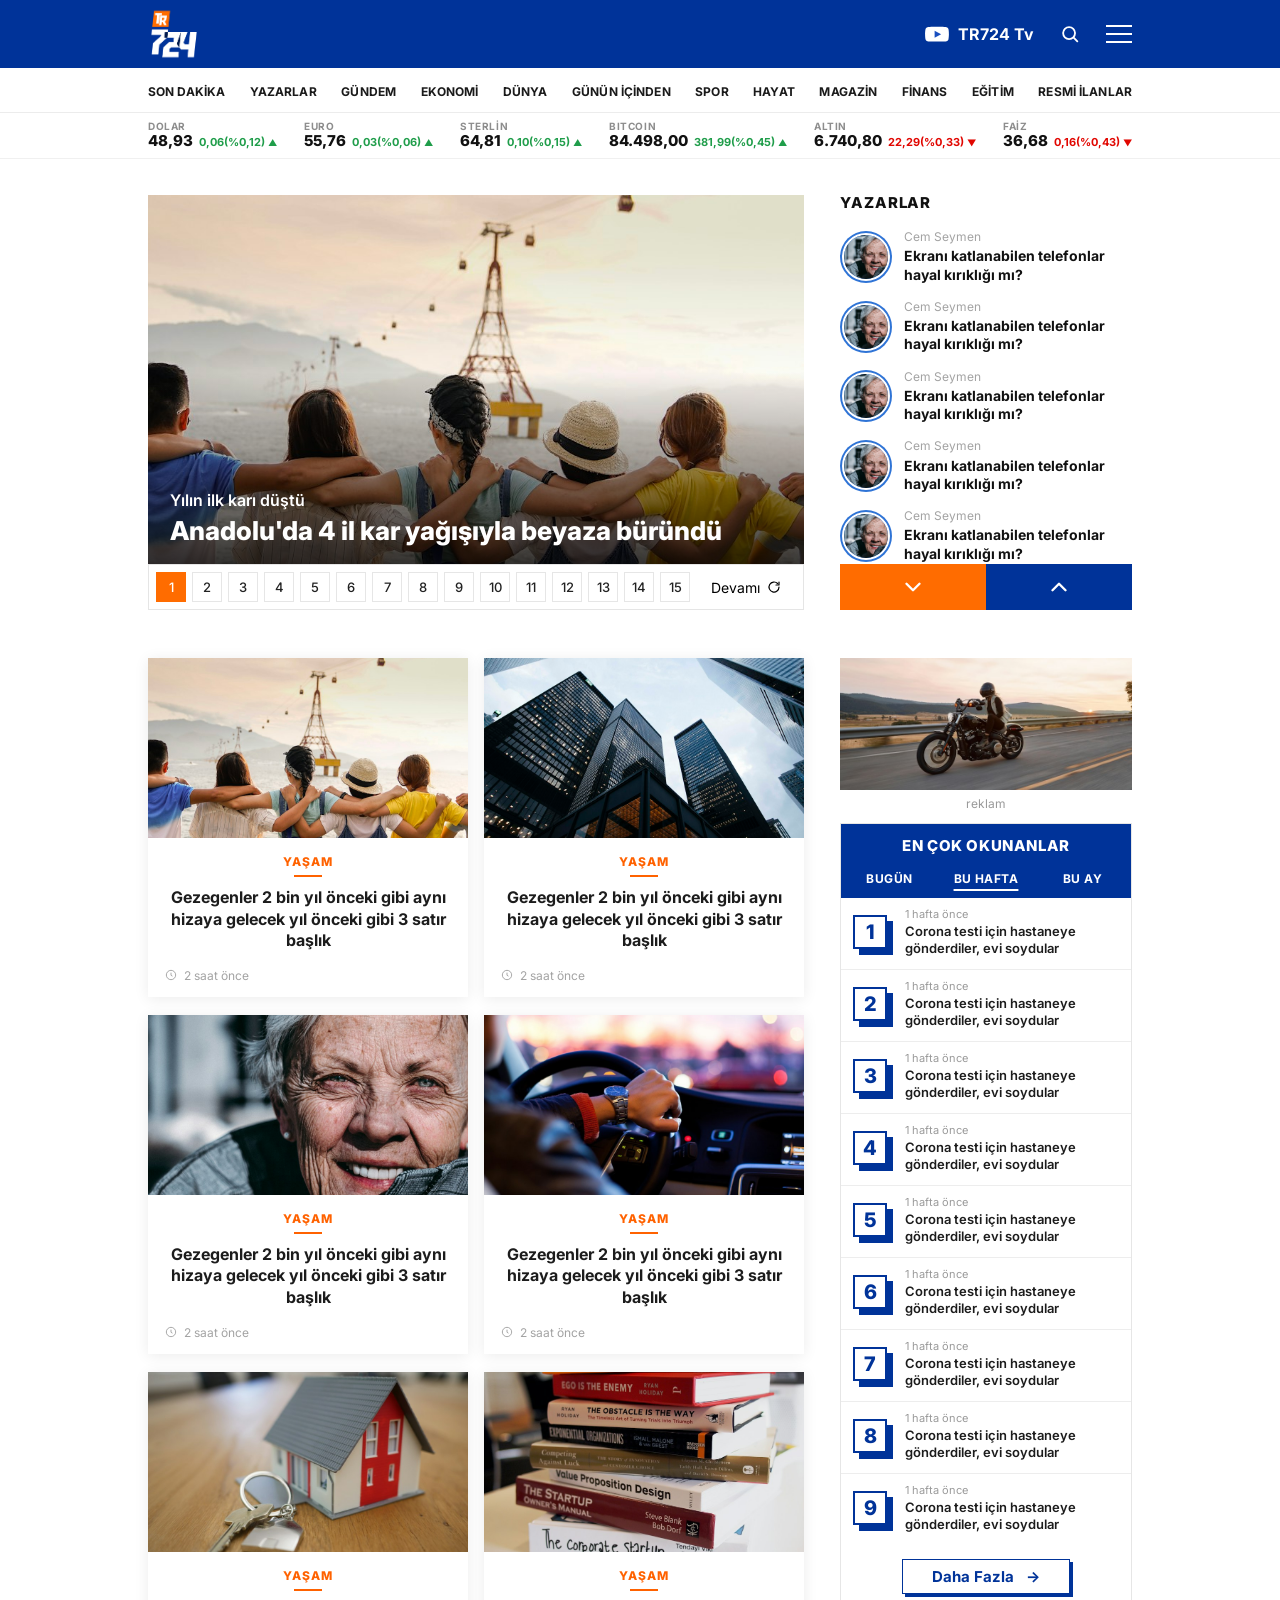
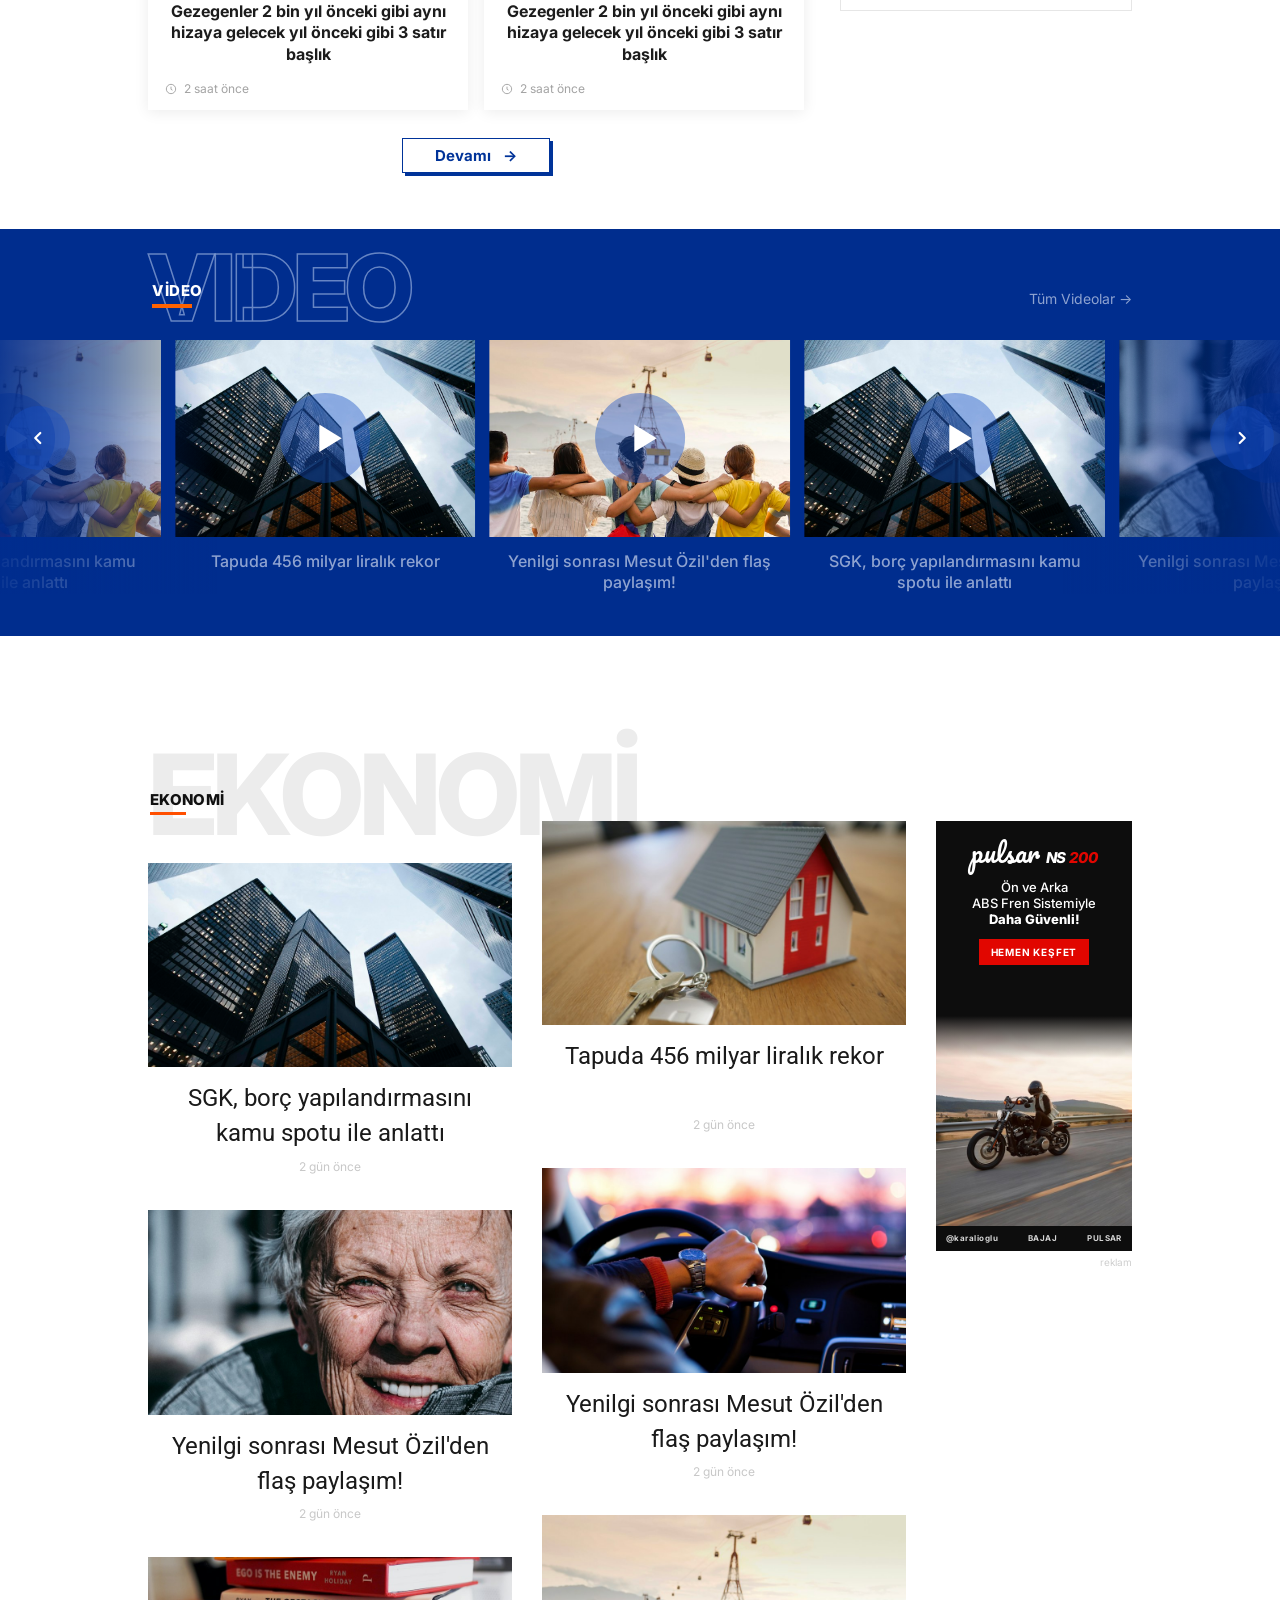
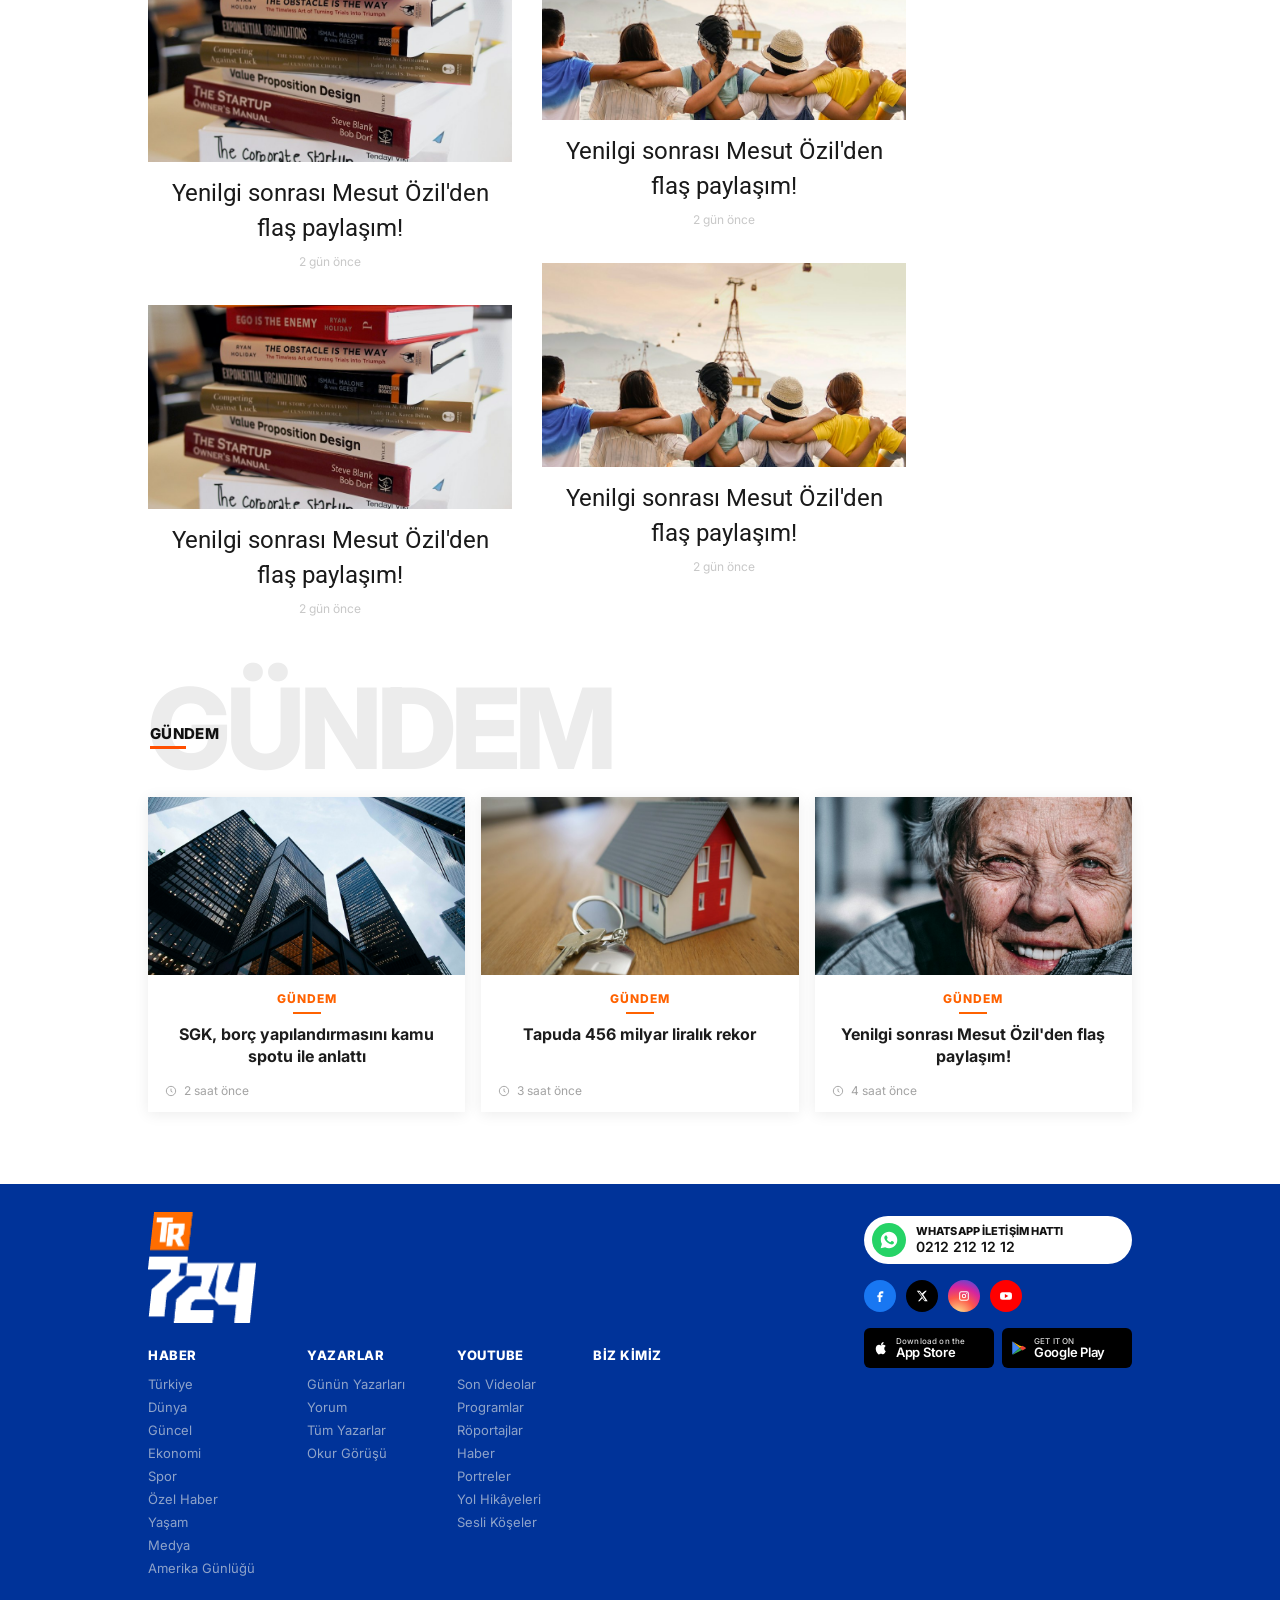
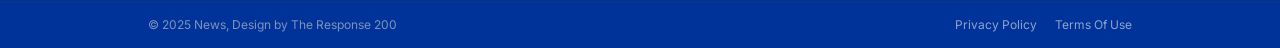
==== wp/html-them/index.html @ 7b11fc1b "feat: spotlight block added" ====
<!doctype html>
<html lang="tr">
  <head>
    <meta charset="UTF-8" />
    <meta name="viewport" content="width=device-width, initial-scale=1.0, viewport-fit=cover" />
    <title>Ekonomi</title>
    <link rel="preconnect" href="https://fonts.googleapis.com" />
    <link rel="preconnect" href="https://fonts.gstatic.com" crossorigin />
    <link
      href="https://fonts.googleapis.com/css2?family=Inter:wght@400;600;700;800&family=Pacifico&family=Roboto:wght@400&display=swap"
      rel="stylesheet"
    />
    <link
      rel="stylesheet"
      href="https://cdn.jsdelivr.net/npm/swiper@11/swiper-bundle.min.css"
    />
    <link rel="stylesheet" href="styles.css?v=69" />
  </head>
  <body>
    <header class="site-header">
      <div class="site-header__bar">
        <div class="site-header__inner">
          <a class="site-header__logo" href="#">
            <img src="images/tr724-logo.png" alt="TR724" />
          </a>
          <div class="site-header__tools">
            <a class="site-header__tv" href="#">
              <svg viewBox="0 0 24 24" aria-hidden="true">
                <path
                  fill="currentColor"
                  d="M23 12.2s0-3.2-.4-4.6c-.2-.9-.9-1.6-1.8-1.8C19.2 5.4 12 5.4 12 5.4s-7.2 0-8.8.4c-.9.2-1.6.9-1.8 1.8C1 9 1 12.2 1 12.2s0 3.2.4 4.6c.2.9.9 1.6 1.8 1.8 1.6.4 8.8.4 8.8.4s7.2 0 8.8-.4c.9-.2 1.6-.9 1.8-1.8.4-1.4.4-4.6.4-4.6z"
                />
                <path fill="#1a4fbf" d="M9.8 15.5V8.9l6 3.3-6 3.3z" />
              </svg>
              TR724 Tv
            </a>
            <button
              class="site-header__search"
              type="button"
              aria-label="Ara"
              aria-haspopup="dialog"
            >
              <svg viewBox="0 0 24 24" aria-hidden="true">
                <circle cx="11" cy="11" r="6.5" />
                <path d="m16 16 4 4" />
              </svg>
            </button>
            <button class="site-header__menu" type="button" aria-label="Menü" aria-expanded="false" aria-controls="drawer">
              <span></span>
              <span></span>
              <span></span>
            </button>
          </div>
        </div>
      </div>
      <nav class="site-nav" aria-label="Bölümler">
        <div class="site-header__inner site-header__scroll">
          <ul>
            <li><a href="#">SON DAKİKA</a></li>
            <li><a href="yazarlar.html">YAZARLAR</a></li>
            <li><a href="#">GÜNDEM</a></li>
            <li><a href="ekonomi.html">EKONOMİ</a></li>
            <li><a href="#">DÜNYA</a></li>
            <li><a href="#">GÜNÜN İÇİNDEN</a></li>
            <li><a href="#">SPOR</a></li>
            <li><a href="#">HAYAT</a></li>
            <li><a href="#">MAGAZİN</a></li>
            <li><a href="#">FİNANS</a></li>
            <li><a href="#">EĞİTİM</a></li>
            <li><a href="#">RESMİ İLANLAR</a></li>
          </ul>
        </div>
      </nav>
    </header>
    <section class="ticker" aria-label="Piyasalar">
          <ul class="ticker__list">
            <li class="ticker__item">
              <span class="ticker__label">DOLAR</span>
              <span class="ticker__row"
                ><span class="ticker__value">48,93</span
                ><span class="ticker__change ticker__change--up"
                  >0,06(%0,12)</span
                ></span
              >
            </li>
            <li class="ticker__item">
              <span class="ticker__label">EURO</span>
              <span class="ticker__row"
                ><span class="ticker__value">55,76</span
                ><span class="ticker__change ticker__change--up"
                  >0,03(%0,06)</span
                ></span
              >
            </li>
            <li class="ticker__item">
              <span class="ticker__label">STERLİN</span>
              <span class="ticker__row"
                ><span class="ticker__value">64,81</span
                ><span class="ticker__change ticker__change--up"
                  >0,10(%0,15)</span
                ></span
              >
            </li>
            <li class="ticker__item">
              <span class="ticker__label">BITCOIN</span>
              <span class="ticker__row"
                ><span class="ticker__value">84.498,00</span
                ><span class="ticker__change ticker__change--up"
                  >381,99(%0,45)</span
                ></span
              >
            </li>
            <li class="ticker__item">
              <span class="ticker__label">ALTIN</span>
              <span class="ticker__row"
                ><span class="ticker__value">6.740,80</span
                ><span class="ticker__change ticker__change--down"
                  >22,29(%0,33)</span
                ></span
              >
            </li>
            <li class="ticker__item">
              <span class="ticker__label">FAİZ</span>
              <span class="ticker__row"
                ><span class="ticker__value">36,68</span
                ><span class="ticker__change ticker__change--down"
                  >0,16(%0,43)</span
                ></span
              >
            </li>
            <li class="ticker__item" aria-hidden="true">
              <span class="ticker__label">DOLAR</span>
              <span class="ticker__row"
                ><span class="ticker__value">48,93</span
                ><span class="ticker__change ticker__change--up"
                  >0,06(%0,12)</span
                ></span
              >
            </li>
            <li class="ticker__item" aria-hidden="true">
              <span class="ticker__label">EURO</span>
              <span class="ticker__row"
                ><span class="ticker__value">55,76</span
                ><span class="ticker__change ticker__change--up"
                  >0,03(%0,06)</span
                ></span
              >
            </li>
            <li class="ticker__item" aria-hidden="true">
              <span class="ticker__label">STERLİN</span>
              <span class="ticker__row"
                ><span class="ticker__value">64,81</span
                ><span class="ticker__change ticker__change--up"
                  >0,10(%0,15)</span
                ></span
              >
            </li>
            <li class="ticker__item" aria-hidden="true">
              <span class="ticker__label">BITCOIN</span>
              <span class="ticker__row"
                ><span class="ticker__value">84.498,00</span
                ><span class="ticker__change ticker__change--up"
                  >381,99(%0,45)</span
                ></span
              >
            </li>
            <li class="ticker__item" aria-hidden="true">
              <span class="ticker__label">ALTIN</span>
              <span class="ticker__row"
                ><span class="ticker__value">6.740,80</span
                ><span class="ticker__change ticker__change--down"
                  >22,29(%0,33)</span
                ></span
              >
            </li>
            <li class="ticker__item" aria-hidden="true">
              <span class="ticker__label">FAİZ</span>
              <span class="ticker__row"
                ><span class="ticker__value">36,68</span
                ><span class="ticker__change ticker__change--down"
                  >0,16(%0,43)</span
                ></span
              >
            </li>
          </ul>
    </section>
    <div class="search-modal" id="search-modal" hidden>
      <div class="search-modal__backdrop" data-search-close></div>
      <div
        class="search-modal__dialog"
        role="dialog"
        aria-modal="true"
        aria-labelledby="search-title"
      >
        <div class="search-modal__head">
          <h2 class="search-modal__title" id="search-title">Ara</h2>
          <button
            class="search-modal__close"
            type="button"
            aria-label="Kapat"
            data-search-close
          >
            ×
          </button>
        </div>
        <input
          class="search-modal__input"
          type="search"
          placeholder="Haber ara"
          aria-label="Haber ara"
        />
        <div class="search-modal__results" aria-live="polite"></div>
        <button class="outline-btn search-modal__more" type="button" hidden>
          Daha Fazla <span aria-hidden="true">→</span>
        </button>
      </div>
    </div>
    <div class="drawer" id="drawer" hidden>
      <div class="drawer__backdrop" data-drawer-close></div>
      <div class="drawer__panel" role="dialog" aria-modal="true" aria-label="Menü">
        <div class="drawer__scroll">
          <div class="drawer__tools">
            <a class="drawer__flash" href="#">
              <svg viewBox="0 0 24 24" aria-hidden="true">
                <circle cx="12" cy="12" r="8" />
                <path d="M12 8v4.5l2.5 1.5" />
              </svg>
              Son Dakika
            </a>
            <a class="drawer__tv" href="#">
              <svg viewBox="0 0 24 24" aria-hidden="true">
                <path fill="currentColor" d="M23 12.2s0-3.2-.4-4.6c-.2-.9-.9-1.6-1.8-1.8C19.2 5.4 12 5.4 12 5.4s-7.2 0-8.8.4c-.9.2-1.6.9-1.8 1.8C1 9 1 12.2 1 12.2s0 3.2.4 4.6c.2.9.9 1.6 1.8 1.8 1.6.4 8.8.4 8.8.4s7.2 0 8.8-.4c.9-.2 1.6-.9 1.8-1.8.4-1.4.4-4.6.4-4.6z"></path>
                <path fill="#1a4fbf" d="M9.8 15.5V8.9l6 3.3-6 3.3z"></path>
              </svg>
              TR724 Tv
            </a>
          </div>
          <div class="drawer__markets">
            <p class="drawer__date">
              <span class="drawer__day">26</span>
              <span class="drawer__when">Eylül <span>CUMARTESİ</span></span>
            </p>
            <div class="drawer__quotes">
              <p class="drawer__quote">
                <span class="drawer__quote-label">DOLAR <span aria-hidden="true">▲</span></span>
                <span class="drawer__quote-value">48,93</span>
                <span class="drawer__quote-change">0,06(%0,12)</span>
              </p>
              <p class="drawer__quote">
                <span class="drawer__quote-label">EURO <span aria-hidden="true">▲</span></span>
                <span class="drawer__quote-value">55,76</span>
                <span class="drawer__quote-change">0,03(%0,06)</span>
              </p>
            </div>
          </div>
          <nav class="drawer__nav" aria-label="Tüm bölümler">
            <a href="#">SON DAKİKA</a>
            <a href="yazarlar.html">YAZARLAR</a>
            <a href="#">GÜNDEM</a>
            <a href="ekonomi.html">EKONOMİ</a>
            <a href="#">DÜNYA</a>
            <a href="#">GÜNÜN İÇİNDEN</a>
            <a href="#">SPOR</a>
            <a href="#">HAYAT</a>
            <a href="#">MAGAZİN</a>
            <a href="#">E-GAZETE</a>
            <a href="#">OTOMOTİV</a>
            <a href="#">FİNANS</a>
            <a href="#">EĞİTİM</a>
            <a href="#">RESMİ İLANLAR</a>
          </nav>
        </div>
        <div class="drawer__footer">
          <a class="wa-link drawer__whatsapp" href="https://wa.me/902122121212">
            <svg viewBox="0 0 24 24" aria-hidden="true">
              <path d="M12.04 2C6.58 2 2.15 6.4 2.15 11.83c0 1.74.46 3.44 1.34 4.94L2 22l5.39-1.41a10 10 0 0 0 4.65 1.18h.01c5.46 0 9.89-4.4 9.89-9.83C21.94 6.4 17.5 2 12.04 2zm5.76 13.9c-.24.68-1.4 1.3-1.94 1.38-.5.08-1.12.11-1.81-.11-.41-.14-.95-.31-1.63-.61-2.87-1.24-4.74-4.13-4.88-4.32-.14-.19-1.16-1.54-1.16-2.94s.73-2.08 1-2.37c.24-.28.64-.41 1.02-.41.12 0 .23 0 .33.01.3.01.44.03.64.49.24.58.82 2 .89 2.15.07.14.12.31.02.5-.1.19-.14.31-.28.48-.14.16-.3.37-.42.49-.14.14-.29.29-.12.56.16.28.73 1.2 1.57 1.95 1.08.96 1.99 1.26 2.27 1.4.28.14.44.12.6-.07.17-.19.69-.8.88-1.08.19-.28.37-.23.63-.14.26.09 1.64.77 1.92.91.28.14.47.21.54.33.07.12.07.68-.17 1.36z" />
            </svg>
            <span>
              <strong>WHATSAPP İLETİŞİM HATTI</strong>
              0212 212 12 12
            </span>
          </a>
          <div class="drawer__apps">
            <a
              class="store-badge"
              href="https://www.apple.com/app-store/"
              aria-label="App Store'dan indirin"
            >
              <svg viewBox="0 0 24 24" aria-hidden="true">
                <path
                  fill="currentColor"
                  d="M16.4 12.6c0-2.1 1.7-3.1 1.8-3.2-1-1.5-2.5-1.7-3.1-1.7-1.3-.1-2.5.8-3.2.8-.7 0-1.7-.8-2.8-.7-1.4.1-2.7.8-3.4 2.1-1.5 2.6-.4 6.4 1 8.5.7 1 1.5 2.2 2.6 2.1 1-.1 1.4-.7 2.7-.7s1.6.7 2.8.6c1.1 0 1.8-1 2.5-2 .8-1.1 1.1-2.2 1.1-2.3-.1 0-2.1-.8-2-3.5zM14.6 6.6c.6-.7 1-1.7.9-2.6-1 .1-2 .6-2.6 1.4-.6.7-1.1 1.7-.9 2.7 1 .1 2-.5 2.6-1.5z"
                />
              </svg>
              <span>
                <small>Download on the</small>
                App Store
              </span>
            </a>
            <a
              class="store-badge"
              href="https://play.google.com/store"
              aria-label="Google Play'den indirin"
            >
              <svg viewBox="0 0 24 24" aria-hidden="true">
                <path
                  fill="#4285F4"
                  d="M3.4 20.5 13 12 3.5 3.4c-.3.2-.5.6-.5 1.1v14.9c0 .5.2.9.4 1.1z"
                />
                <path
                  fill="#FBBC04"
                  d="M16.7 9.8 13 12 3.5 3.4l9.5 5.5 3.7.9z"
                />
                <path
                  fill="#34A853"
                  d="M16.7 14.2 13 12 3.4 20.5c.2.2.6.2.8 0l12.5-6.3z"
                />
                <path
                  fill="#EA4335"
                  d="M20.6 11.2 16.7 9l-3.7 3 3.7 3.2 3.9-2.2c.6-.4.6-1.4 0-1.8z"
                />
              </svg>
              <span>
                <small>GET IT ON</small>
                Google Play
              </span>
            </a>
          </div>
          <div class="drawer__social">
            <a class="icon-btn" href="#" aria-label="Facebook">
              <svg viewBox="0 0 24 24" aria-hidden="true">
                <path d="M14 8.5h2.5V5.5H14c-2.2 0-4 1.8-4 4V12H8v3h2v6h3v-6h2.4l.6-3H13v-2c0-.8.7-1.5 1-1.5z" />
              </svg>
            </a>
            <a class="icon-btn" href="#" aria-label="X">
              <svg viewBox="0 0 24 24" aria-hidden="true">
                <path d="M16.8 4h2.4l-5.3 6L20.5 20h-4.5l-3.5-4.6L8.4 20H6l5.6-6.4L4.2 4h4.6l3.2 4.2L16.8 4zm-.8 14.4h1.3L8.1 5.5H6.7l9.3 12.9z" />
              </svg>
            </a>
            <a class="icon-btn" href="#" aria-label="Instagram">
              <svg viewBox="0 0 24 24" aria-hidden="true">
                <path d="M8 4.5h8A3.5 3.5 0 0 1 19.5 8v8a3.5 3.5 0 0 1-3.5 3.5H8A3.5 3.5 0 0 1 4.5 16V8A3.5 3.5 0 0 1 8 4.5zm8 1.6H8A1.9 1.9 0 0 0 6.1 8v8A1.9 1.9 0 0 0 8 17.9h8A1.9 1.9 0 0 0 17.9 16V8A1.9 1.9 0 0 0 16 6.1zM12 8.6A3.4 3.4 0 1 1 8.6 12 3.4 3.4 0 0 1 12 8.6zm0 1.6A1.8 1.8 0 1 0 13.8 12 1.8 1.8 0 0 0 12 10.2zM16.8 7.7a.85.85 0 1 1-.85-.85.85.85 0 0 1 .85.85z" />
              </svg>
            </a>
            <a class="icon-btn" href="#" aria-label="YouTube">
              <svg viewBox="0 0 24 24" aria-hidden="true">
                <path d="M20.8 8.2a2.2 2.2 0 0 0-1.6-1.6C17.6 6.2 12 6.2 12 6.2s-5.6 0-7.2.4a2.2 2.2 0 0 0-1.6 1.6A23 23 0 0 0 2.8 12a23 23 0 0 0 .4 3.8 2.2 2.2 0 0 0 1.6 1.6c1.6.4 7.2.4 7.2.4s5.6 0 7.2-.4a2.2 2.2 0 0 0 1.6-1.6 23 23 0 0 0 .4-3.8 23 23 0 0 0-.4-3.8zM10.2 15.1V8.9l5.4 3.1-5.4 3.1z" />
              </svg>
            </a>
          </div>
        </div>
      </div>
    </div>
    <div class="container">
      <div class="row">
        <div class="column">
          <section class="spotlight" aria-label="Manşet">
            <div class="swiper news-swiper">
              <div class="swiper-wrapper">
                <div class="swiper-slide">
                  <a class="news-slide" href="#">
                    <img
                      src="images/economy.jpg"
                      alt="Yan yana oturan bir grup arkadaş"
                    />
                    <span class="news-slide__shade" aria-hidden="true"></span>
                    <span class="news-slide__copy">
                      <span class="news-slide__kicker"
                        >Yılın ilk karı düştü</span
                      >
                      <h3 class="news-slide__title">
                        Anadolu'da 4 il kar yağışıyla beyaza büründü
                      </h3>
                    </span>
                  </a>
                </div>
                <div class="swiper-slide">
                  <a class="news-slide" href="#">
                    <img src="images/sgk.jpg" alt="Gökdelenler" />
                    <span class="news-slide__shade" aria-hidden="true"></span>
                    <span class="news-slide__copy">
                      <span class="news-slide__kicker"
                        >Borç yapılandırması</span
                      >
                      <h3 class="news-slide__title">
                        SGK, borç yapılandırmasını kamu spotu ile anlattı
                      </h3>
                    </span>
                  </a>
                </div>
                <div class="swiper-slide">
                  <a class="news-slide" href="#">
                    <img src="images/euro.jpg" alt="Ev maketi ve anahtarlar" />
                    <span class="news-slide__shade" aria-hidden="true"></span>
                    <span class="news-slide__copy">
                      <span class="news-slide__kicker">Tapuda rekor</span>
                      <h3 class="news-slide__title">
                        Tapuda 456 milyar liralık rekor
                      </h3>
                    </span>
                  </a>
                </div>
                <div class="swiper-slide">
                  <a class="news-slide" href="#">
                    <img
                      src="images/gold.jpg"
                      alt="Yaşlı bir kadının portresi"
                    />
                    <span class="news-slide__shade" aria-hidden="true"></span>
                    <span class="news-slide__copy">
                      <span class="news-slide__kicker">Flaş paylaşım</span>
                      <h3 class="news-slide__title">
                        Yenilgi sonrası Mesut Özil'den flaş paylaşım!
                      </h3>
                    </span>
                  </a>
                </div>
                <div class="swiper-slide">
                  <a class="news-slide" href="#">
                    <img
                      src="images/market.jpg"
                      alt="Araba kullanan bir kişi"
                    />
                    <span class="news-slide__shade" aria-hidden="true"></span>
                    <span class="news-slide__copy">
                      <span class="news-slide__kicker">Akaryakıt</span>
                      <h3 class="news-slide__title">
                        Akaryakıt fiyatlarına bu gece zam bekleniyor
                      </h3>
                    </span>
                  </a>
                </div>
                <div class="swiper-slide">
                  <a class="news-slide" href="#">
                    <img
                      src="images/books.jpg"
                      alt="Üst üste dizilmiş kitaplar"
                    />
                    <span class="news-slide__shade" aria-hidden="true"></span>
                    <span class="news-slide__copy">
                      <span class="news-slide__kicker">Kitap fuarı</span>
                      <h3 class="news-slide__title">
                        Ekonomi yazarları yeni kitaplarıyla okurla buluştu
                      </h3>
                    </span>
                  </a>
                </div>
                <div class="swiper-slide">
                  <a class="news-slide" href="#">
                    <img
                      src="images/economy.jpg"
                      alt="Yan yana oturan bir grup arkadaş"
                    />
                    <span class="news-slide__shade" aria-hidden="true"></span>
                    <span class="news-slide__copy">
                      <span class="news-slide__kicker">Turizm</span>
                      <h3 class="news-slide__title">
                        Kapadokya beyaza büründü, rezervasyonlar arttı
                      </h3>
                    </span>
                  </a>
                </div>
                <div class="swiper-slide">
                  <a class="news-slide" href="#">
                    <img src="images/sgk.jpg" alt="Gökdelenler" />
                    <span class="news-slide__shade" aria-hidden="true"></span>
                    <span class="news-slide__copy">
                      <span class="news-slide__kicker">Borsa</span>
                      <h3 class="news-slide__title">
                        Borsa İstanbul günü yükselişle kapattı
                      </h3>
                    </span>
                  </a>
                </div>
                <div class="swiper-slide">
                  <a class="news-slide" href="#">
                    <img src="images/euro.jpg" alt="Ev maketi ve anahtarlar" />
                    <span class="news-slide__shade" aria-hidden="true"></span>
                    <span class="news-slide__copy">
                      <span class="news-slide__kicker">Konut</span>
                      <h3 class="news-slide__title">
                        Konut satışlarında son çeyrek rakamları açıklandı
                      </h3>
                    </span>
                  </a>
                </div>
                <div class="swiper-slide">
                  <a class="news-slide" href="#">
                    <img
                      src="images/gold.jpg"
                      alt="Yaşlı bir kadının portresi"
                    />
                    <span class="news-slide__shade" aria-hidden="true"></span>
                    <span class="news-slide__copy">
                      <span class="news-slide__kicker">Emeklilik</span>
                      <h3 class="news-slide__title">
                        Emekli maaşlarında yeni düzenleme sinyali
                      </h3>
                    </span>
                  </a>
                </div>
                <div class="swiper-slide">
                  <a class="news-slide" href="#">
                    <img
                      src="images/market.jpg"
                      alt="Araba kullanan bir kişi"
                    />
                    <span class="news-slide__shade" aria-hidden="true"></span>
                    <span class="news-slide__copy">
                      <span class="news-slide__kicker">Enerji</span>
                      <h3 class="news-slide__title">
                        Elektrik tüketiminde kış tarifesi gündemde
                      </h3>
                    </span>
                  </a>
                </div>
                <div class="swiper-slide">
                  <a class="news-slide" href="#">
                    <img
                      src="images/books.jpg"
                      alt="Üst üste dizilmiş kitaplar"
                    />
                    <span class="news-slide__shade" aria-hidden="true"></span>
                    <span class="news-slide__copy">
                      <span class="news-slide__kicker">Eğitim</span>
                      <h3 class="news-slide__title">
                        Üniversite harçlarına ilişkin yeni takvim belli oldu
                      </h3>
                    </span>
                  </a>
                </div>
                <div class="swiper-slide">
                  <a class="news-slide" href="#">
                    <img
                      src="images/economy.jpg"
                      alt="Yan yana oturan bir grup arkadaş"
                    />
                    <span class="news-slide__shade" aria-hidden="true"></span>
                    <span class="news-slide__copy">
                      <span class="news-slide__kicker">Tarım</span>
                      <h3 class="news-slide__title">
                        Hububat alım fiyatları üreticiyi bekletiyor
                      </h3>
                    </span>
                  </a>
                </div>
                <div class="swiper-slide">
                  <a class="news-slide" href="#">
                    <img src="images/sgk.jpg" alt="Gökdelenler" />
                    <span class="news-slide__shade" aria-hidden="true"></span>
                    <span class="news-slide__copy">
                      <span class="news-slide__kicker">Finans</span>
                      <h3 class="news-slide__title">
                        Merkez Bankası faiz kararı öncesi piyasa beklentisi
                      </h3>
                    </span>
                  </a>
                </div>
                <div class="swiper-slide">
                  <a class="news-slide" href="#">
                    <img src="images/euro.jpg" alt="Ev maketi ve anahtarlar" />
                    <span class="news-slide__shade" aria-hidden="true"></span>
                    <span class="news-slide__copy">
                      <span class="news-slide__kicker">Altın</span>
                      <h3 class="news-slide__title">
                        Gram altında güne sert yükselişle başlandı
                      </h3>
                    </span>
                  </a>
                </div>
              </div>
              <button
                class="news-swiper__nav news-swiper__prev"
                type="button"
                aria-label="Önceki haber"
              >
                <svg viewBox="0 0 24 24" aria-hidden="true">
                  <path d="M14.5 6.5 9 12l5.5 5.5" />
                </svg>
              </button>
              <button
                class="news-swiper__nav news-swiper__next"
                type="button"
                aria-label="Sonraki haber"
              >
                <svg viewBox="0 0 24 24" aria-hidden="true">
                  <path d="M9.5 6.5 15 12l-5.5 5.5" />
                </svg>
              </button>
            </div>

            <div class="news-pager">
              <div class="news-pager__numbers"></div>
              <button class="news-pager__more" type="button">
                <span class="news-pager__more-label">Devamı</span>
                <svg viewBox="0 0 24 24" aria-hidden="true">
                  <path d="M19.5 12a7.5 7.5 0 1 1-2.1-5.2" />
                  <path d="M19.5 4.5V9H15" />
                </svg>
              </button>
            </div>
          </section>
        </div>

        <div class="column column--aside">
          <section class="authors" aria-labelledby="authors-title">
            <h2 class="authors__title" id="authors-title">YAZARLAR</h2>
            <div class="authors__viewport">
              <ul class="authors__list">
                <li>
                  <a class="author" href="yazar.html">
                    <span class="author__avatar"
                      ><img src="images/gold.jpg" alt=""
                    /></span>
                    <span class="author__copy">
                      <span class="author__name">Cem Seymen</span>
                      <span class="author__title"
                        >Ekranı katlanabilen telefonlar hayal kırıklığı
                        mı?</span
                      >
                    </span>
                  </a>
                </li>
                <li>
                  <a class="author" href="yazar.html">
                    <span class="author__avatar"
                      ><img src="images/gold.jpg" alt=""
                    /></span>
                    <span class="author__copy">
                      <span class="author__name">Cem Seymen</span>
                      <span class="author__title"
                        >Ekranı katlanabilen telefonlar hayal kırıklığı
                        mı?</span
                      >
                    </span>
                  </a>
                </li>
                <li>
                  <a class="author" href="yazar.html">
                    <span class="author__avatar"
                      ><img src="images/gold.jpg" alt=""
                    /></span>
                    <span class="author__copy">
                      <span class="author__name">Cem Seymen</span>
                      <span class="author__title"
                        >Ekranı katlanabilen telefonlar hayal kırıklığı
                        mı?</span
                      >
                    </span>
                  </a>
                </li>
                <li>
                  <a class="author" href="yazar.html">
                    <span class="author__avatar"
                      ><img src="images/gold.jpg" alt=""
                    /></span>
                    <span class="author__copy">
                      <span class="author__name">Cem Seymen</span>
                      <span class="author__title"
                        >Ekranı katlanabilen telefonlar hayal kırıklığı
                        mı?</span
                      >
                    </span>
                  </a>
                </li>
                <li>
                  <a class="author" href="yazar.html">
                    <span class="author__avatar"
                      ><img src="images/gold.jpg" alt=""
                    /></span>
                    <span class="author__copy">
                      <span class="author__name">Cem Seymen</span>
                      <span class="author__title"
                        >Ekranı katlanabilen telefonlar hayal kırıklığı
                        mı?</span
                      >
                    </span>
                  </a>
                </li>
                <li>
                  <a class="author" href="yazar.html">
                    <span class="author__avatar"
                      ><img src="images/gold.jpg" alt=""
                    /></span>
                    <span class="author__copy">
                      <span class="author__name">Cem Seymen</span>
                      <span class="author__title"
                        >Yapay zeka editörün yerini alabilir mi?</span
                      >
                    </span>
                  </a>
                </li>
                <li>
                  <a class="author" href="yazar.html">
                    <span class="author__avatar"
                      ><img src="images/gold.jpg" alt=""
                    /></span>
                    <span class="author__copy">
                      <span class="author__name">Cem Seymen</span>
                      <span class="author__title"
                        >Enflasyonla yaşamanın yeni kuralları</span
                      >
                    </span>
                  </a>
                </li>
                <li>
                  <a class="author" href="yazar.html">
                    <span class="author__avatar"
                      ><img src="images/gold.jpg" alt=""
                    /></span>
                    <span class="author__copy">
                      <span class="author__name">Cem Seymen</span>
                      <span class="author__title"
                        >Dijital abonelikler bütçeyi nasıl eritiyor?</span
                      >
                    </span>
                  </a>
                </li>
              </ul>
            </div>
            <div class="authors__controls">
              <button
                class="authors__down"
                type="button"
                aria-label="Sonraki yazarlar"
              >
                <svg viewBox="0 0 24 24" aria-hidden="true">
                  <path d="m6 9 6 6 6-6" />
                </svg>
              </button>
              <button
                class="authors__up"
                type="button"
                aria-label="Önceki yazarlar"
              >
                <svg viewBox="0 0 24 24" aria-hidden="true">
                  <path d="m6 15 6-6 6 6" />
                </svg>
              </button>
            </div>
          </section>
        </div>
      </div>

      <div class="row">
        <div class="column">
          <section class="stories" aria-label="Haber kartları">
            <div class="story-grid">
              <article class="story-card">
                <a href="#">
                  <img
                    src="images/economy.jpg"
                    alt="Yan yana oturan bir grup arkadaş"
                  />
                  <span class="story-card__body">
                    <span class="story-card__kicker">YAŞAM</span>
                    <h3 class="story-card__title">
                      Gezegenler 2 bin yıl önceki gibi aynı hizaya gelecek yıl
                      önceki gibi 3 satır başlık
                    </h3>
                    <time
                      class="story-card__time"
                      datetime="2026-09-26T16:00:00"
                    >
                      <svg viewBox="0 0 24 24" aria-hidden="true">
                        <circle cx="12" cy="12" r="8" />
                        <path d="M12 8v4.5l2.5 1.5" />
                      </svg>
                      2 saat önce
                    </time>
                  </span>
                </a>
              </article>
              <article class="story-card">
                <a href="#">
                  <img src="images/sgk.jpg" alt="Gökdelenler" />
                  <span class="story-card__body">
                    <span class="story-card__kicker">YAŞAM</span>
                    <h3 class="story-card__title">
                      Gezegenler 2 bin yıl önceki gibi aynı hizaya gelecek yıl
                      önceki gibi 3 satır başlık
                    </h3>
                    <time
                      class="story-card__time"
                      datetime="2026-09-26T16:00:00"
                    >
                      <svg viewBox="0 0 24 24" aria-hidden="true">
                        <circle cx="12" cy="12" r="8" />
                        <path d="M12 8v4.5l2.5 1.5" />
                      </svg>
                      2 saat önce
                    </time>
                  </span>
                </a>
              </article>
              <article class="story-card">
                <a href="#">
                  <img src="images/gold.jpg" alt="Yaşlı bir kadının portresi" />
                  <span class="story-card__body">
                    <span class="story-card__kicker">YAŞAM</span>
                    <h3 class="story-card__title">
                      Gezegenler 2 bin yıl önceki gibi aynı hizaya gelecek yıl
                      önceki gibi 3 satır başlık
                    </h3>
                    <time
                      class="story-card__time"
                      datetime="2026-09-26T16:00:00"
                    >
                      <svg viewBox="0 0 24 24" aria-hidden="true">
                        <circle cx="12" cy="12" r="8" />
                        <path d="M12 8v4.5l2.5 1.5" />
                      </svg>
                      2 saat önce
                    </time>
                  </span>
                </a>
              </article>
              <article class="story-card">
                <a href="#">
                  <img src="images/market.jpg" alt="Araba kullanan bir kişi" />
                  <span class="story-card__body">
                    <span class="story-card__kicker">YAŞAM</span>
                    <h3 class="story-card__title">
                      Gezegenler 2 bin yıl önceki gibi aynı hizaya gelecek yıl
                      önceki gibi 3 satır başlık
                    </h3>
                    <time
                      class="story-card__time"
                      datetime="2026-09-26T16:00:00"
                    >
                      <svg viewBox="0 0 24 24" aria-hidden="true">
                        <circle cx="12" cy="12" r="8" />
                        <path d="M12 8v4.5l2.5 1.5" />
                      </svg>
                      2 saat önce
                    </time>
                  </span>
                </a>
              </article>
              <article class="story-card">
                <a href="#">
                  <img src="images/euro.jpg" alt="Ev maketi ve anahtarlar" />
                  <span class="story-card__body">
                    <span class="story-card__kicker">YAŞAM</span>
                    <h3 class="story-card__title">
                      Gezegenler 2 bin yıl önceki gibi aynı hizaya gelecek yıl
                      önceki gibi 3 satır başlık
                    </h3>
                    <time
                      class="story-card__time"
                      datetime="2026-09-26T16:00:00"
                    >
                      <svg viewBox="0 0 24 24" aria-hidden="true">
                        <circle cx="12" cy="12" r="8" />
                        <path d="M12 8v4.5l2.5 1.5" />
                      </svg>
                      2 saat önce
                    </time>
                  </span>
                </a>
              </article>
              <article class="story-card">
                <a href="#">
                  <img
                    src="images/books.jpg"
                    alt="Üst üste dizilmiş kitaplar"
                  />
                  <span class="story-card__body">
                    <span class="story-card__kicker">YAŞAM</span>
                    <h3 class="story-card__title">
                      Gezegenler 2 bin yıl önceki gibi aynı hizaya gelecek yıl
                      önceki gibi 3 satır başlık
                    </h3>
                    <time
                      class="story-card__time"
                      datetime="2026-09-26T16:00:00"
                    >
                      <svg viewBox="0 0 24 24" aria-hidden="true">
                        <circle cx="12" cy="12" r="8" />
                        <path d="M12 8v4.5l2.5 1.5" />
                      </svg>
                      2 saat önce
                    </time>
                  </span>
                </a>
              </article>
            </div>
            <a class="outline-btn" href="#"
              >Devamı <span aria-hidden="true">→</span></a
            >
          </section>
        </div>
        <div class="column column--aside">
          <section class="popular" aria-labelledby="popular-title">
            <a class="popular__ad" href="#" aria-label="Bajaj Pulsar reklamı">
              <img src="images/bike.jpg" alt="Bajaj Pulsar reklamı" />
            </a>
            <p class="popular__ad-label">reklam</p>
            <div class="popular__box">
              <div class="popular__head">
                <h2 class="popular__title" id="popular-title">
                  EN ÇOK OKUNANLAR
                </h2>
                <div
                  class="popular__tabs"
                  role="tablist"
                  aria-label="Zaman aralığı"
                >
                  <button
                    class="popular__tab"
                    type="button"
                    role="tab"
                    id="popular-tab-today"
                    aria-controls="popular-today"
                    aria-selected="false"
                    tabindex="-1"
                  >
                    BUGÜN
                  </button>
                  <button
                    class="popular__tab"
                    type="button"
                    role="tab"
                    id="popular-tab-week"
                    aria-controls="popular-week"
                    aria-selected="true"
                  >
                    BU HAFTA
                  </button>
                  <button
                    class="popular__tab"
                    type="button"
                    role="tab"
                    id="popular-tab-month"
                    aria-controls="popular-month"
                    aria-selected="false"
                    tabindex="-1"
                  >
                    BU AY
                  </button>
                </div>
              </div>
              <ol
                class="popular__list"
                id="popular-today"
                role="tabpanel"
                aria-labelledby="popular-tab-today"
                hidden
              >
                <li class="popular__item">
                  <a href="#"
                    ><span class="popular__rank">1</span
                    ><span class="popular__copy"
                      ><time>1 saat önce</time
                      ><span class="popular__headline"
                        >Anadolu'da 4 il kar yağışıyla beyaza büründü</span
                      ></span
                    ></a
                  >
                </li>
                <li class="popular__item">
                  <a href="#"
                    ><span class="popular__rank">2</span
                    ><span class="popular__copy"
                      ><time>2 saat önce</time
                      ><span class="popular__headline"
                        >SGK, borç yapılandırmasını kamu spotu ile anlattı</span
                      ></span
                    ></a
                  >
                </li>
                <li class="popular__item">
                  <a href="#"
                    ><span class="popular__rank">3</span
                    ><span class="popular__copy"
                      ><time>3 saat önce</time
                      ><span class="popular__headline"
                        >Akaryakıt fiyatlarına bu gece zam bekleniyor</span
                      ></span
                    ></a
                  >
                </li>
                <li class="popular__item">
                  <a href="#"
                    ><span class="popular__rank">4</span
                    ><span class="popular__copy"
                      ><time>4 saat önce</time
                      ><span class="popular__headline"
                        >Tapuda 456 milyar liralık rekor</span
                      ></span
                    ></a
                  >
                </li>
                <li class="popular__item">
                  <a href="#"
                    ><span class="popular__rank">5</span
                    ><span class="popular__copy"
                      ><time>5 saat önce</time
                      ><span class="popular__headline"
                        >Borsa İstanbul günü yükselişle kapattı</span
                      ></span
                    ></a
                  >
                </li>
                <li class="popular__item">
                  <a href="#"
                    ><span class="popular__rank">6</span
                    ><span class="popular__copy"
                      ><time>6 saat önce</time
                      ><span class="popular__headline"
                        >Emekli maaşlarında yeni düzenleme sinyali</span
                      ></span
                    ></a
                  >
                </li>
                <li class="popular__item">
                  <a href="#"
                    ><span class="popular__rank">7</span
                    ><span class="popular__copy"
                      ><time>8 saat önce</time
                      ><span class="popular__headline"
                        >Konut satışlarında son çeyrek rakamları açıklandı</span
                      ></span
                    ></a
                  >
                </li>
                <li class="popular__item">
                  <a href="#"
                    ><span class="popular__rank">8</span
                    ><span class="popular__copy"
                      ><time>10 saat önce</time
                      ><span class="popular__headline"
                        >Gram altında güne sert yükselişle başlandı</span
                      ></span
                    ></a
                  >
                </li>
                <li class="popular__item">
                  <a href="#"
                    ><span class="popular__rank">9</span
                    ><span class="popular__copy"
                      ><time>12 saat önce</time
                      ><span class="popular__headline"
                        >Merkez Bankası faiz kararı öncesi piyasa
                        beklentisi</span
                      ></span
                    ></a
                  >
                </li>
              </ol>
              <ol
                class="popular__list"
                id="popular-week"
                role="tabpanel"
                aria-labelledby="popular-tab-week"
              >
                <li class="popular__item">
                  <a href="#"
                    ><span class="popular__rank">1</span
                    ><span class="popular__copy"
                      ><time>1 hafta önce</time
                      ><span class="popular__headline"
                        >Corona testi için hastaneye gönderdiler, evi
                        soydular</span
                      ></span
                    ></a
                  >
                </li>
                <li class="popular__item">
                  <a href="#"
                    ><span class="popular__rank">2</span
                    ><span class="popular__copy"
                      ><time>1 hafta önce</time
                      ><span class="popular__headline"
                        >Corona testi için hastaneye gönderdiler, evi
                        soydular</span
                      ></span
                    ></a
                  >
                </li>
                <li class="popular__item">
                  <a href="#"
                    ><span class="popular__rank">3</span
                    ><span class="popular__copy"
                      ><time>1 hafta önce</time
                      ><span class="popular__headline"
                        >Corona testi için hastaneye gönderdiler, evi
                        soydular</span
                      ></span
                    ></a
                  >
                </li>
                <li class="popular__item">
                  <a href="#"
                    ><span class="popular__rank">4</span
                    ><span class="popular__copy"
                      ><time>1 hafta önce</time
                      ><span class="popular__headline"
                        >Corona testi için hastaneye gönderdiler, evi
                        soydular</span
                      ></span
                    ></a
                  >
                </li>
                <li class="popular__item">
                  <a href="#"
                    ><span class="popular__rank">5</span
                    ><span class="popular__copy"
                      ><time>1 hafta önce</time
                      ><span class="popular__headline"
                        >Corona testi için hastaneye gönderdiler, evi
                        soydular</span
                      ></span
                    ></a
                  >
                </li>
                <li class="popular__item">
                  <a href="#"
                    ><span class="popular__rank">6</span
                    ><span class="popular__copy"
                      ><time>1 hafta önce</time
                      ><span class="popular__headline"
                        >Corona testi için hastaneye gönderdiler, evi
                        soydular</span
                      ></span
                    ></a
                  >
                </li>
                <li class="popular__item">
                  <a href="#"
                    ><span class="popular__rank">7</span
                    ><span class="popular__copy"
                      ><time>1 hafta önce</time
                      ><span class="popular__headline"
                        >Corona testi için hastaneye gönderdiler, evi
                        soydular</span
                      ></span
                    ></a
                  >
                </li>
                <li class="popular__item">
                  <a href="#"
                    ><span class="popular__rank">8</span
                    ><span class="popular__copy"
                      ><time>1 hafta önce</time
                      ><span class="popular__headline"
                        >Corona testi için hastaneye gönderdiler, evi
                        soydular</span
                      ></span
                    ></a
                  >
                </li>
                <li class="popular__item">
                  <a href="#"
                    ><span class="popular__rank">9</span
                    ><span class="popular__copy"
                      ><time>1 hafta önce</time
                      ><span class="popular__headline"
                        >Corona testi için hastaneye gönderdiler, evi
                        soydular</span
                      ></span
                    ></a
                  >
                </li>
              </ol>
              <ol
                class="popular__list"
                id="popular-month"
                role="tabpanel"
                aria-labelledby="popular-tab-month"
                hidden
              >
                <li class="popular__item">
                  <a href="#"
                    ><span class="popular__rank">1</span
                    ><span class="popular__copy"
                      ><time>2 hafta önce</time
                      ><span class="popular__headline"
                        >Ekranı katlanabilen telefonlar hayal kırıklığı
                        mı?</span
                      ></span
                    ></a
                  >
                </li>
                <li class="popular__item">
                  <a href="#"
                    ><span class="popular__rank">2</span
                    ><span class="popular__copy"
                      ><time>2 hafta önce</time
                      ><span class="popular__headline"
                        >Yapay zeka editörün yerini alabilir mi?</span
                      ></span
                    ></a
                  >
                </li>
                <li class="popular__item">
                  <a href="#"
                    ><span class="popular__rank">3</span
                    ><span class="popular__copy"
                      ><time>3 hafta önce</time
                      ><span class="popular__headline"
                        >Enflasyonla yaşamanın yeni kuralları</span
                      ></span
                    ></a
                  >
                </li>
                <li class="popular__item">
                  <a href="#"
                    ><span class="popular__rank">4</span
                    ><span class="popular__copy"
                      ><time>3 hafta önce</time
                      ><span class="popular__headline"
                        >Dijital abonelikler bütçeyi nasıl eritiyor?</span
                      ></span
                    ></a
                  >
                </li>
                <li class="popular__item">
                  <a href="#"
                    ><span class="popular__rank">5</span
                    ><span class="popular__copy"
                      ><time>3 hafta önce</time
                      ><span class="popular__headline"
                        >Ekonomi yazarları yeni kitaplarıyla okurla
                        buluştu</span
                      ></span
                    ></a
                  >
                </li>
                <li class="popular__item">
                  <a href="#"
                    ><span class="popular__rank">6</span
                    ><span class="popular__copy"
                      ><time>3 hafta önce</time
                      ><span class="popular__headline"
                        >Kapadokya beyaza büründü, rezervasyonlar arttı</span
                      ></span
                    ></a
                  >
                </li>
                <li class="popular__item">
                  <a href="#"
                    ><span class="popular__rank">7</span
                    ><span class="popular__copy"
                      ><time>4 hafta önce</time
                      ><span class="popular__headline"
                        >Elektrik tüketiminde kış tarifesi gündemde</span
                      ></span
                    ></a
                  >
                </li>
                <li class="popular__item">
                  <a href="#"
                    ><span class="popular__rank">8</span
                    ><span class="popular__copy"
                      ><time>4 hafta önce</time
                      ><span class="popular__headline"
                        >Üniversite harçlarına ilişkin yeni takvim belli
                        oldu</span
                      ></span
                    ></a
                  >
                </li>
                <li class="popular__item">
                  <a href="#"
                    ><span class="popular__rank">9</span
                    ><span class="popular__copy"
                      ><time>4 hafta önce</time
                      ><span class="popular__headline"
                        >Hububat alım fiyatları üreticiyi bekletiyor</span
                      ></span
                    ></a
                  >
                </li>
              </ol>
              <a class="outline-btn outline-btn--wide" href="#"
                >Daha Fazla <span aria-hidden="true">→</span></a
              >
            </div>
          </section>
        </div>
      </div>
    </div>
        <section class="videos" aria-labelledby="videos-title">
      <header class="videos__header">
        <div class="videos__heading">
          <span class="videos__watermark" aria-hidden="true">VIDEO</span>
          <h2 class="section-title videos__title" id="videos-title">VİDEO</h2>
        </div>
        <a class="videos__all" href="#"
          >Tüm Videolar <span aria-hidden="true">→</span></a
        >
      </header>

      <div class="videos__carousel">
        <div class="swiper videos-swiper">
          <div class="swiper-wrapper">
            <div class="swiper-slide">
              <article class="video-card">
                <a href="#">
                  <div class="video-card__media">
                    <img
                      src="images/economy.jpg"
                      alt="Yan yana oturan bir grup arkadaş"
                    />
                    <span class="video-card__play" aria-hidden="true">
                      <svg viewBox="0 0 24 24">
                        <path d="M8 5.2v13.6L19 12z" />
                      </svg>
                    </span>
                  </div>
                  <h3 class="video-card__title">
                    Yenilgi sonrası Mesut Özil'den flaş paylaşım!
                  </h3>
                </a>
              </article>
            </div>

            <div class="swiper-slide">
              <article class="video-card">
                <a href="#">
                  <div class="video-card__media">
                    <img src="images/sgk.jpg" alt="Gökdelenler" />
                    <span class="video-card__play" aria-hidden="true">
                      <svg viewBox="0 0 24 24">
                        <path d="M8 5.2v13.6L19 12z" />
                      </svg>
                    </span>
                  </div>
                  <h3 class="video-card__title">
                    SGK, borç yapılandırmasını kamu spotu ile anlattı
                  </h3>
                </a>
              </article>
            </div>

            <div class="swiper-slide">
              <article class="video-card">
                <a href="#">
                  <div class="video-card__media">
                    <img
                      src="images/gold.jpg"
                      alt="Yaşlı bir kadının portresi"
                    />
                    <span class="video-card__play" aria-hidden="true">
                      <svg viewBox="0 0 24 24">
                        <path d="M8 5.2v13.6L19 12z" />
                      </svg>
                    </span>
                  </div>
                  <h3 class="video-card__title">
                    Yenilgi sonrası Mesut Özil'den flaş paylaşım!
                  </h3>
                </a>
              </article>
            </div>

            <div class="swiper-slide">
              <article class="video-card">
                <a href="#">
                  <div class="video-card__media">
                    <img
                      src="images/market.jpg"
                      alt="Araba kullanan bir kişi"
                    />
                    <span class="video-card__play" aria-hidden="true">
                      <svg viewBox="0 0 24 24">
                        <path d="M8 5.2v13.6L19 12z" />
                      </svg>
                    </span>
                  </div>
                  <h3 class="video-card__title">
                    Yenilgi sonrası Mesut Özil'den flaş paylaşım!
                  </h3>
                </a>
              </article>
            </div>

            <div class="swiper-slide">
              <article class="video-card">
                <a href="#">
                  <div class="video-card__media">
                    <img src="images/euro.jpg" alt="Ev maketi ve anahtarlar" />
                    <span class="video-card__play" aria-hidden="true">
                      <svg viewBox="0 0 24 24">
                        <path d="M8 5.2v13.6L19 12z" />
                      </svg>
                    </span>
                  </div>
                  <h3 class="video-card__title">
                    Tapuda 456 milyar liralık rekor
                  </h3>
                </a>
              </article>
            </div>

            <div class="swiper-slide">
              <article class="video-card">
                <a href="#">
                  <div class="video-card__media">
                    <img
                      src="images/books.jpg"
                      alt="Üst üste dizilmiş kitaplar"
                    />
                    <span class="video-card__play" aria-hidden="true">
                      <svg viewBox="0 0 24 24">
                        <path d="M8 5.2v13.6L19 12z" />
                      </svg>
                    </span>
                  </div>
                  <h3 class="video-card__title">
                    Yenilgi sonrası Mesut Özil'den flaş paylaşım!
                  </h3>
                </a>
              </article>
            </div>

            <div class="swiper-slide">
              <article class="video-card">
                <a href="#">
                  <div class="video-card__media">
                    <img
                      src="images/economy.jpg"
                      alt="Yan yana oturan bir grup arkadaş"
                    />
                    <span class="video-card__play" aria-hidden="true">
                      <svg viewBox="0 0 24 24">
                        <path d="M8 5.2v13.6L19 12z" />
                      </svg>
                    </span>
                  </div>
                  <h3 class="video-card__title">
                    SGK, borç yapılandırmasını kamu spotu ile anlattı
                  </h3>
                </a>
              </article>
            </div>

            <div class="swiper-slide">
              <article class="video-card">
                <a href="#">
                  <div class="video-card__media">
                    <img src="images/sgk.jpg" alt="Gökdelenler" />
                    <span class="video-card__play" aria-hidden="true">
                      <svg viewBox="0 0 24 24">
                        <path d="M8 5.2v13.6L19 12z" />
                      </svg>
                    </span>
                  </div>
                  <h3 class="video-card__title">
                    Tapuda 456 milyar liralık rekor
                  </h3>
                </a>
              </article>
            </div>
          </div>
        </div>

        <button
          class="videos__nav videos__prev"
          type="button"
          aria-label="Önceki videolar"
        >
          <svg viewBox="0 0 24 24" aria-hidden="true">
            <path d="M14.5 6.5 9 12l5.5 5.5" />
          </svg>
        </button>
        <button
          class="videos__nav videos__next"
          type="button"
          aria-label="Sonraki videolar"
        >
          <svg viewBox="0 0 24 24" aria-hidden="true">
            <path d="M9.5 6.5 15 12l-5.5 5.5" />
          </svg>
        </button>
      </div>
    </section>
    
    <section class="category" aria-labelledby="category-title">
      <header class="category__header">
        <span class="category__watermark" aria-hidden="true">EKONOMİ</span>
        <h2 class="section-title category__title" id="category-title">EKONOMİ</h2>
      </header>

      <div class="category__col">
        <article class="card">
          <a href="#">
            <img src="images/sgk.jpg" alt="Gökdelenler" />
            <h3 class="card__title">
              SGK, borç yapılandırmasını kamu spotu ile anlattı
            </h3>
            <time class="card__time" datetime="2026-09-24">2 gün önce</time>
          </a>
        </article>

        <article class="card">
          <a href="#">
            <img src="images/gold.jpg" alt="Yaşlı bir kadının portresi" />
            <h3 class="card__title">
              Yenilgi sonrası Mesut Özil'den flaş paylaşım!
            </h3>
            <time class="card__time" datetime="2026-09-24">2 gün önce</time>
          </a>
        </article>

        <article class="card">
          <a href="#">
            <img src="images/books.jpg" alt="Üst üste dizilmiş kitaplar" />
            <h3 class="card__title">
              Yenilgi sonrası Mesut Özil'den flaş paylaşım!
            </h3>
            <time class="card__time" datetime="2026-09-24">2 gün önce</time>
          </a>
        </article>

        <article class="card">
          <a href="#">
            <img src="images/books.jpg" alt="Üst üste dizilmiş kitaplar" />
            <h3 class="card__title">
              Yenilgi sonrası Mesut Özil'den flaş paylaşım!
            </h3>
            <time class="card__time" datetime="2026-09-24">2 gün önce</time>
          </a>
        </article>
      </div>

      <div class="category__col">
        <article class="card">
          <a href="#">
            <img src="images/euro.jpg" alt="Ev maketi ve anahtarlar" />
            <h3 class="card__title">Tapuda 456 milyar liralık rekor</h3>
            <time class="card__time" datetime="2026-09-24">2 gün önce</time>
          </a>
        </article>

        <article class="card">
          <a href="#">
            <img src="images/market.jpg" alt="Araba kullanan bir kişi" />
            <h3 class="card__title">
              Yenilgi sonrası Mesut Özil'den flaş paylaşım!
            </h3>
            <time class="card__time" datetime="2026-09-24">2 gün önce</time>
          </a>
        </article>

        <article class="card">
          <a href="#">
            <img
              src="images/economy.jpg"
              alt="Yan yana oturan bir grup arkadaş"
            />
            <h3 class="card__title">
              Yenilgi sonrası Mesut Özil'den flaş paylaşım!
            </h3>
            <time class="card__time" datetime="2026-09-24">2 gün önce</time>
          </a>
        </article>

        <article class="card">
          <a href="#">
            <img
              src="images/economy.jpg"
              alt="Yan yana oturan bir grup arkadaş"
            />
            <h3 class="card__title">
              Yenilgi sonrası Mesut Özil'den flaş paylaşım!
            </h3>
            <time class="card__time" datetime="2026-09-24">2 gün önce</time>
          </a>
        </article>
      </div>

      <aside class="ads" aria-label="Reklamlar">
        <div class="ads__sticky">
          <a class="ad" href="#">
            <div class="ad__copy">
              <p class="ad__brand">
                <span class="ad__script">pulsar</span>
                <span class="ad__model">NS <em>200</em></span>
              </p>
              <p class="ad__headline">
                Ön ve Arka<br />
                ABS Fren Sistemiyle<br />
                <strong>Daha Güvenli!</strong>
              </p>
              <span class="ad__cta">HEMEN KEŞFET</span>
            </div>
            <div class="ad__visual">
              <img src="images/bike.jpg" alt="" />
            </div>
            <p class="ad__logos">
              <span>@karalioglu</span>
              <span>BAJAJ</span>
              <span>PULSAR</span>
            </p>
          </a>
          <p class="ads__label">reklam</p>
        </div>
      </aside>
    </section>

    <section class="category-stories" aria-labelledby="gundem-title">
      <header class="category__header">
        <span class="category__watermark" aria-hidden="true">GÜNDEM</span>
        <h2 class="section-title category__title" id="gundem-title">GÜNDEM</h2>
      </header>

      <div class="story-grid">
        <article class="story-card">
          <a href="#">
            <img src="images/sgk.jpg" alt="Gökdelenler" />
            <span class="story-card__body">
              <span class="story-card__kicker">GÜNDEM</span>
              <h3 class="story-card__title">
                SGK, borç yapılandırmasını kamu spotu ile anlattı
              </h3>
              <time class="story-card__time" datetime="2026-09-26T16:00:00">
                <svg viewBox="0 0 24 24" aria-hidden="true">
                  <circle cx="12" cy="12" r="8" />
                  <path d="M12 8v4.5l2.5 1.5" />
                </svg>
                2 saat önce
              </time>
            </span>
          </a>
        </article>
        <article class="story-card">
          <a href="#">
            <img src="images/euro.jpg" alt="Ev maketi ve anahtarlar" />
            <span class="story-card__body">
              <span class="story-card__kicker">GÜNDEM</span>
              <h3 class="story-card__title">Tapuda 456 milyar liralık rekor</h3>
              <time class="story-card__time" datetime="2026-09-26T15:00:00">
                <svg viewBox="0 0 24 24" aria-hidden="true">
                  <circle cx="12" cy="12" r="8" />
                  <path d="M12 8v4.5l2.5 1.5" />
                </svg>
                3 saat önce
              </time>
            </span>
          </a>
        </article>
        <article class="story-card">
          <a href="#">
            <img src="images/gold.jpg" alt="Yaşlı bir kadının portresi" />
            <span class="story-card__body">
              <span class="story-card__kicker">GÜNDEM</span>
              <h3 class="story-card__title">
                Yenilgi sonrası Mesut Özil'den flaş paylaşım!
              </h3>
              <time class="story-card__time" datetime="2026-09-26T14:00:00">
                <svg viewBox="0 0 24 24" aria-hidden="true">
                  <circle cx="12" cy="12" r="8" />
                  <path d="M12 8v4.5l2.5 1.5" />
                </svg>
                4 saat önce
              </time>
            </span>
          </a>
        </article>
      </div>
    </section>

    <footer class="site-footer">
      <div class="site-footer__inner">
        <div class="site-footer__main">
            <a class="site-footer__logo" href="#">
              <img src="images/tr724-footer-logo.png" alt="TR724" />
            </a>
          <div class="site-footer__aside">
            <a class="wa-link site-footer__whatsapp" href="https://wa.me/902122121212">
              <span class="site-footer__wa-icon" aria-hidden="true">
                <svg viewBox="0 0 24 24">
                  <path
                    fill="currentColor"
                    d="M12.04 2C6.58 2 2.15 6.4 2.15 11.83c0 1.74.46 3.44 1.34 4.94L2 22l5.39-1.41a10 10 0 0 0 4.65 1.18h.01c5.46 0 9.89-4.4 9.89-9.83C21.94 6.4 17.5 2 12.04 2zm5.76 13.9c-.24.68-1.4 1.3-1.94 1.38-.5.08-1.12.11-1.81-.11-.41-.14-.95-.31-1.63-.61-2.87-1.24-4.74-4.13-4.88-4.32-.14-.19-1.16-1.54-1.16-2.94s.73-2.08 1-2.37c.24-.28.64-.41 1.02-.41.12 0 .23 0 .33.01.3.01.44.03.64.49.24.58.82 2 .89 2.15.07.14.12.31.02.5-.1.19-.14.31-.28.48-.14.16-.3.37-.42.49-.14.14-.29.29-.12.56.16.28.73 1.2 1.57 1.95 1.08.96 1.99 1.26 2.27 1.4.28.14.44.12.6-.07.17-.19.69-.8.88-1.08.19-.28.37-.23.63-.14.26.09 1.64.77 1.92.91.28.14.47.21.54.33.07.12.07.68-.17 1.36z"
                  />
                </svg>
              </span>
              <span class="site-footer__wa-copy">
                <strong>WHATSAPP İLETİŞİM HATTI</strong>
                0212 212 12 12
              </span>
            </a>

            <div class="site-footer__social">
              <a
                class="icon-btn site-footer__social-link site-footer__social-link--facebook"
                href="#"
                aria-label="Facebook"
              >
                <svg viewBox="0 0 24 24" aria-hidden="true">
                  <path
                    d="M14.5 8.2H17V5h-2.5C11.9 5 10 6.9 10 9.5V11H8v3h2v7h3v-7h2.4l.6-3H13V9.6c0-.8.6-1.4 1.5-1.4z"
                  />
                </svg>
              </a>
              <a
                class="icon-btn site-footer__social-link site-footer__social-link--x"
                href="#"
                aria-label="X"
              >
                <svg viewBox="0 0 24 24" aria-hidden="true">
                  <path
                    d="M16.8 4h2.4l-5.3 6L20.5 20h-4.5l-3.5-4.6L8.4 20H6l5.6-6.4L4.2 4h4.6l3.2 4.2L16.8 4zm-.8 14.4h1.3L8.1 5.5H6.7l9.3 12.9z"
                  />
                </svg>
              </a>
              <a
                class="icon-btn site-footer__social-link site-footer__social-link--instagram"
                href="#"
                aria-label="Instagram"
              >
                <svg viewBox="0 0 24 24" aria-hidden="true">
                  <path
                    d="M8 4.8h8A3.2 3.2 0 0 1 19.2 8v8a3.2 3.2 0 0 1-3.2 3.2H8A3.2 3.2 0 0 1 4.8 16V8A3.2 3.2 0 0 1 8 4.8zm8 1.5H8A1.7 1.7 0 0 0 6.3 8v8A1.7 1.7 0 0 0 8 17.7h8A1.7 1.7 0 0 0 17.7 16V8A1.7 1.7 0 0 0 16 6.3zM12 8.7A3.3 3.3 0 1 1 8.7 12 3.3 3.3 0 0 1 12 8.7zm0 1.5A1.8 1.8 0 1 0 13.8 12 1.8 1.8 0 0 0 12 10.2zM16.7 8a.8.8 0 1 1-.8-.8.8.8 0 0 1 .8.8z"
                  />
                </svg>
              </a>
              <a
                class="icon-btn site-footer__social-link site-footer__social-link--youtube"
                href="#"
                aria-label="YouTube"
              >
                <svg viewBox="0 0 24 24" aria-hidden="true">
                  <path
                    d="M20.6 8.2a2.2 2.2 0 0 0-1.5-1.6C17.5 6.2 12 6.2 12 6.2s-5.5 0-7.1.4a2.2 2.2 0 0 0-1.5 1.6A23 23 0 0 0 3 12a23 23 0 0 0 .4 3.8 2.2 2.2 0 0 0 1.5 1.6c1.6.4 7.1.4 7.1.4s5.5 0 7.1-.4a2.2 2.2 0 0 0 1.5-1.6A23 23 0 0 0 21 12a23 23 0 0 0-.4-3.8zM10.3 15V9l5.2 3-5.2 3z"
                  />
                </svg>
              </a>
            </div>

            <div class="site-footer__stores">
              <a
                class="store-badge"
                href="https://www.apple.com/app-store/"
                aria-label="App Store'dan indirin"
              >
                <svg viewBox="0 0 24 24" aria-hidden="true">
                  <path
                    fill="currentColor"
                    d="M16.4 12.6c0-2.1 1.7-3.1 1.8-3.2-1-1.5-2.5-1.7-3.1-1.7-1.3-.1-2.5.8-3.2.8-.7 0-1.7-.8-2.8-.7-1.4.1-2.7.8-3.4 2.1-1.5 2.6-.4 6.4 1 8.5.7 1 1.5 2.2 2.6 2.1 1-.1 1.4-.7 2.7-.7s1.6.7 2.8.6c1.1 0 1.8-1 2.5-2 .8-1.1 1.1-2.2 1.1-2.3-.1 0-2.1-.8-2-3.5zM14.6 6.6c.6-.7 1-1.7.9-2.6-1 .1-2 .6-2.6 1.4-.6.7-1.1 1.7-.9 2.7 1 .1 2-.5 2.6-1.5z"
                  />
                </svg>
                <span>
                  <small>Download on the</small>
                  App Store
                </span>
              </a>
              <a
                class="store-badge"
                href="https://play.google.com/store"
                aria-label="Google Play'den indirin"
              >
                <svg viewBox="0 0 24 24" aria-hidden="true">
                  <path
                    fill="#4285F4"
                    d="M3.4 20.5 13 12 3.5 3.4c-.3.2-.5.6-.5 1.1v14.9c0 .5.2.9.4 1.1z"
                  />
                  <path
                    fill="#FBBC04"
                    d="M16.7 9.8 13 12 3.5 3.4l9.5 5.5 3.7.9z"
                  />
                  <path
                    fill="#34A853"
                    d="M16.7 14.2 13 12 3.4 20.5c.2.2.6.2.8 0l12.5-6.3z"
                  />
                  <path
                    fill="#EA4335"
                    d="M20.6 11.2 16.7 9l-3.7 3 3.7 3.2 3.9-2.2c.6-.4.6-1.4 0-1.8z"
                  />
                </svg>
                <span>
                  <small>GET IT ON</small>
                  Google Play
                </span>
              </a>
            </div>
          </div>
            <nav class="site-footer__cols" aria-label="Alt menü">
              <div class="site-footer__col">
                <h2>HABER</h2>
                <ul>
                  <li><a href="#">Türkiye</a></li>
                  <li><a href="#">Dünya</a></li>
                  <li><a href="#">Güncel</a></li>
                  <li><a href="ekonomi.html">Ekonomi</a></li>
                  <li><a href="#">Spor</a></li>
                  <li><a href="#">Özel Haber</a></li>
                  <li><a href="#">Yaşam</a></li>
                  <li><a href="#">Medya</a></li>
                  <li><a href="#">Amerika Günlüğü</a></li>
                </ul>
              </div>
              <div class="site-footer__col">
                <h2>YAZARLAR</h2>
                <ul>
                  <li><a href="#">Günün Yazarları</a></li>
                  <li><a href="#">Yorum</a></li>
                  <li><a href="#">Tüm Yazarlar</a></li>
                  <li><a href="#">Okur Görüşü</a></li>
                </ul>
              </div>
              <div class="site-footer__col">
                <h2>YOUTUBE</h2>
                <ul>
                  <li><a href="#">Son Videolar</a></li>
                  <li><a href="#">Programlar</a></li>
                  <li><a href="#">Röportajlar</a></li>
                  <li><a href="#">Haber</a></li>
                  <li><a href="#">Portreler</a></li>
                  <li><a href="#">Yol Hikâyeleri</a></li>
                  <li><a href="#">Sesli Köşeler</a></li>
                </ul>
              </div>
              <div class="site-footer__col">
                <h2>BİZ KİMİZ</h2>
              </div>
            </nav>

        </div>
      </div>
      <div class="site-footer__bottom">
        <div class="site-footer__inner">
          <p>© 2025 News, Design by The Response 200</p>
          <nav aria-label="Yasal">
            <a href="#">Privacy Policy</a>
            <a href="#">Terms Of Use</a>
          </nav>
        </div>
      </div>
    </footer>

    <script src="https://cdn.jsdelivr.net/npm/swiper@11/swiper-bundle.min.js"></script>
    <script src="js/site.js"></script>
</body>
</html>
---- wp/html-them/styles.css ----
/* Tokens, then base, shared components, and page regions in markup order:
   header, search, drawer, nav, ticker, category, videos, layout,
   spotlight, stories, popular, archive, footer, article, writers.
   Each component keeps its own responsive rules. */

:root {
  --color-text: #111;
  --color-brand: #003399;
  --color-accent: #ff4f00;
  --color-accent-strong: #ff6200;
  --color-accent-link: #ff6c00;
  --color-accent-press: #e86000;
  --focus-ring: var(--color-accent-strong);
  --page-width: 1040px;
  --gutter: 28px;
  --gutter-sm: 20px;
  --header-height: 68px;
  --header-height-sm: 58px;
  --z-raised: 1;
  --z-overlay: 2;
  --z-nav: 3;
  --z-header: 20;
  --z-drawer-backdrop: 34;
  --z-drawer: 35;
  --z-modal: 40;
}

/* Shared */

.section-title {
  font-size: 15px;
  font-weight: 800;
  line-height: 1;
  letter-spacing: 0.02em;
}

.section-title::after {
  content: "";
  display: block;
  width: 36px;
  height: 3px;
  margin-top: 5px;
  background: var(--color-accent);
}

.icon-btn {
  display: grid;
  place-items: center;
  border-radius: 50%;
}

.icon-btn svg {
  width: 16px;
  height: 16px;
  fill: currentColor;
}

.wa-link {
  display: flex;
  align-items: center;
  color: var(--color-text);
  text-decoration: none;
}

.videos__nav:focus-visible,
.video-card a:focus-visible,
.videos__all:focus-visible,
.news-swiper__nav:focus-visible,
.news-pager__more:focus-visible,
.authors__down:focus-visible,
.authors__up:focus-visible,
.author:focus-visible,
.pagination__page:focus-visible,
.pagination__step:focus-visible,
.site-footer a:focus-visible,
.lightbox__close:focus-visible,
.lightbox__nav:focus-visible,
.post__thumb:focus-visible,
.post__gallery-open:focus-visible,
.promo__close:focus-visible,
.promo__card:focus-visible,
.post__share-link:focus-visible,
.post__author-name:focus-visible,
.writer__avatar:focus-visible,
.writer__name:focus-visible,
.author-post__title a:focus-visible,
.author-profile__social a:focus-visible,
.writer__mail:focus-visible,
.writer__social-link:focus-visible {
  outline: 2px solid var(--focus-ring);
  outline-offset: 2px;
}

/* Base */

*,
*::before,
*::after {
  box-sizing: border-box;
}

body {
  margin: 0;
  background: #fff;
  color: var(--color-text);
  font-family: Inter, "Segoe UI", sans-serif;
}

/* Header */

.site-header {
  position: sticky;
  top: 0;
  z-index: var(--z-header);
  background: #fff;
  color: var(--color-text);
}

.site-header__inner {
  display: flex;
  align-items: center;
  width: 100%;
  max-width: var(--page-width);
  margin: 0 auto;
  padding-inline: var(--gutter);
}

.site-header__bar {
  background: var(--color-brand);
  color: #fff;
}

.site-header__bar .site-header__inner {
  justify-content: space-between;
  height: var(--header-height);
}

.site-header__logo img {
  display: block;
  height: 52px;
  width: auto;
}

.site-header__tools {
  display: flex;
  align-items: center;
  gap: 22px;
}

.site-header__tv {
  display: inline-flex;
  align-items: center;
  gap: 8px;
  color: #fff;
  font-size: 16px;
  font-weight: 700;
  text-decoration: none;
}

.site-header__tv svg {
  width: 26px;
  height: 26px;
}

.site-header__search {
  display: grid;
  width: 28px;
  height: 28px;
  place-items: center;
  padding: 0;
  border: 0;
  background: transparent;
  color: #fff;
  cursor: pointer;
}

.site-header__search svg {
  width: 22px;
  height: 22px;
  fill: none;
  stroke: currentColor;
  stroke-width: 2;
  stroke-linecap: round;
}

.site-header__tv:hover,
.site-header__search:hover {
  opacity: 0.85;
}

.site-header__menu {
  position: relative;
  width: 26px;
  height: 18px;
  padding: 0;
  border: 0;
  background: transparent;
  cursor: pointer;
}

.site-header__menu span {
  position: absolute;
  left: 0;
  width: 100%;
  height: 2px;
  background: #fff;
  transition: transform 0.25s ease, opacity 0.2s ease, top 0.25s ease;
}

.site-header__menu span:nth-child(1) {
  top: 0;
}

.site-header__menu span:nth-child(2) {
  top: 8px;
}

.site-header__menu span:nth-child(3) {
  top: 16px;
}

.site-header__menu[aria-expanded="true"] span:nth-child(1) {
  top: 8px;
  transform: rotate(45deg);
}

.site-header__menu[aria-expanded="true"] span:nth-child(2) {
  opacity: 0;
}

.site-header__menu[aria-expanded="true"] span:nth-child(3) {
  top: 8px;
  transform: rotate(-45deg);
}

/* Search */

.search-modal {
  position: fixed;
  inset: 0;
  z-index: var(--z-modal);
  display: grid;
  place-items: start center;
  padding: 12vh 20px 20px;
}

.search-modal[hidden] {
  display: none;
}

.search-modal__backdrop {
  position: absolute;
  inset: 0;
  background: rgba(10, 22, 48, 0.55);
}

.search-modal__dialog {
  position: relative;
  display: flex;
  flex-direction: column;
  gap: 16px;
  width: min(560px, 100%);
  max-height: min(640px, 76vh);
  padding: 20px;
  background: #fff;
  box-shadow: 0 18px 50px rgba(0, 0, 0, 0.22);
}

.search-modal__head {
  display: flex;
  align-items: center;
  justify-content: space-between;
  gap: 12px;
}

.search-modal__title {
  margin: 0;
  font-size: 18px;
  font-weight: 800;
  letter-spacing: 0.04em;
}

.search-modal__close {
  width: 32px;
  height: 32px;
  border: 0;
  background: transparent;
  color: #1a1a1a;
  font-size: 28px;
  line-height: 1;
  cursor: pointer;
}

.search-modal__input {
  width: 100%;
  padding: 12px 14px;
  border: 1px solid #d7d7d7;
  font: inherit;
  font-size: 16px;
}

.search-modal__input:focus {
  outline: 2px solid var(--color-brand);
  outline-offset: 1px;
}

.search-modal__results {
  display: flex;
  flex-direction: column;
  gap: 8px;
  min-height: 0;
  overflow: auto;
}

.search-hit {
  display: flex;
  flex-direction: column;
  gap: 4px;
  padding: 12px 14px;
  border: 1px solid #ececec;
  color: inherit;
  text-decoration: none;
  transition: background 0.2s ease;
}

.search-hit:hover {
  background: #f3f3f3;
}

.search-hit__kicker {
  color: var(--color-brand);
  font-size: 11px;
  font-weight: 800;
  letter-spacing: 0.06em;
}

.search-hit__title {
  font-size: 15px;
  font-weight: 700;
  line-height: 1.35;
}

.search-hit__time {
  color: #8d8d8d;
  font-size: 12px;
}

.search-modal__empty {
  margin: 0;
  color: #666;
  font-size: 14px;
}

.search-modal__more {
  align-self: center;
}

.drawer[hidden] {
  display: none;
}

/* Drawer */

.drawer__backdrop {
  position: fixed;
  top: var(--header-height);
  right: 0;
  bottom: 0;
  left: 0;
  z-index: var(--z-drawer-backdrop);
  background: rgba(10, 22, 48, 0.45);
  opacity: 0;
  transition: opacity 0.28s ease;
}

.drawer.is-open .drawer__backdrop {
  opacity: 1;
}

.drawer__panel {
  position: fixed;
  top: var(--header-height);
  bottom: 0;
  left: 0;
  z-index: var(--z-drawer);
  display: flex;
  flex-direction: column;
  width: min(420px, 100%);
  background: #fff;
  box-shadow: 12px 0 32px rgba(0, 0, 0, 0.18);
  transform: translateX(-100%);
  transition: transform 0.28s ease;
}

.drawer.is-open .drawer__panel {
  transform: translateX(0);
}

.drawer__scroll {
  flex: 1;
  min-height: 0;
  overflow-y: auto;
}

.drawer__tools {
  display: grid;
  grid-template-columns: 1fr 1fr;
  border-bottom: 1px solid #ececec;
}

.drawer__flash,
.drawer__tv {
  display: flex;
  flex-direction: column;
  align-items: center;
  justify-content: center;
  gap: 6px;
  min-height: 84px;
  color: var(--color-text);
  font-size: 14px;
  font-weight: 700;
  text-decoration: none;
  transition: background 0.2s ease;
}

.drawer__flash:hover,
.drawer__tv:hover {
  background: #f3f3f3;
}

.drawer__flash svg {
  width: 26px;
  height: 26px;
  fill: none;
  stroke: currentColor;
  stroke-width: 1.6;
}

.drawer__tv {
  border-left: 1px solid #ececec;
}

.drawer__tv svg {
  width: 28px;
  height: 28px;
}

.drawer__tv svg path:first-child {
  fill: var(--color-brand);
}

.drawer__tv svg path:last-child {
  fill: #fff;
}

.drawer__markets {
  display: flex;
  align-items: center;
  justify-content: space-between;
  gap: 16px;
  padding: 18px 22px;
  border-bottom: 1px solid #ececec;
}

.drawer__date {
  display: flex;
  align-items: center;
  gap: 10px;
  margin: 0;
}

.drawer__day {
  font-size: 42px;
  font-weight: 800;
  line-height: 0.9;
}

.drawer__when {
  font-size: 15px;
  font-weight: 700;
  line-height: 1.15;
}

.drawer__when span {
  display: block;
  margin-top: 2px;
  font-size: 12px;
  letter-spacing: 0.04em;
}

.drawer__quotes {
  display: flex;
  gap: 18px;
}

.drawer__quote {
  display: flex;
  flex-direction: column;
  gap: 2px;
  margin: 0;
}

.drawer__quote-label,
.drawer__quote-change {
  color: #1f9d4a;
  font-size: 12px;
  font-weight: 700;
  line-height: 1.1;
}

.drawer__quote-value {
  color: var(--color-text);
  font-size: 16px;
  font-weight: 800;
  line-height: 1.1;
}

.drawer__nav {
  display: flex;
  flex-direction: column;
  padding: 8px 0 16px;
}

.drawer__nav a {
  padding: 13px 28px;
  color: var(--color-text);
  font-size: 18px;
  font-weight: 800;
  letter-spacing: 0.03em;
  text-decoration: none;
  transition: color 0.2s ease;
}

.drawer__nav a:hover,
.drawer__nav a[aria-current="page"] {
  color: var(--color-accent-link);
}

.drawer__footer {
  flex: none;
  border-top: 1px solid #ececec;
  background: #fff;
  padding-bottom: env(safe-area-inset-bottom, 0px);
}

.drawer__whatsapp {
  gap: 14px;
  margin: 14px 16px 0;
  padding: 12px 14px;
  border: 1px solid #e4e4e4;
  transition: background 0.2s ease;
}

.drawer__whatsapp:hover {
  background: #f3f3f3;
}

.drawer__whatsapp svg {
  width: 36px;
  height: 36px;
  flex: none;
  fill: #25d366;
}

.drawer__whatsapp span {
  display: flex;
  flex-direction: column;
  gap: 2px;
  font-size: 15px;
  font-weight: 500;
  line-height: 1.2;
}

.drawer__whatsapp strong {
  font-size: 13px;
  font-weight: 800;
  letter-spacing: 0.02em;
}

.drawer__apps {
  display: grid;
  grid-template-columns: 1fr 1fr;
  gap: 10px;
  padding: 14px 16px 0;
}

.drawer__social {
  display: flex;
  justify-content: center;
  gap: 12px;
  padding: 14px 16px 16px;
}

.drawer__social a {
  width: 36px;
  height: 36px;
  border: 1px solid #d7d7d7;
  color: var(--color-brand);
  transition: background 0.2s ease;
}

.drawer__social a:hover {
  background: #f3f3f3;
}


@media (max-width: 720px) {
  .drawer__backdrop,
  .drawer__panel {
    top: var(--header-height-sm);
  }

  .drawer__panel {
    max-height: calc(100vh - var(--header-height-sm));
    max-height: calc(100dvh - var(--header-height-sm));
    overflow-y: auto;
  }

  .drawer__markets {
    gap: 10px;
    padding: 14px;
  }

  .drawer__day {
    font-size: 34px;
  }

  .drawer__quotes {
    gap: 10px;
  }

  .drawer__quote-label,
  .drawer__quote-change {
    font-size: 11px;
  }

  .drawer__quote-value {
    font-size: 15px;
  }
}

@media (max-width: 720px) {
  .site-header__inner {
    padding-inline: var(--gutter-sm);
  }

  .site-header__bar .site-header__inner {
    height: var(--header-height-sm);
  }

  .site-header__logo img {
    height: 42px;
  }

  .site-header__tv {
    display: none;
  }

  .site-nav {
    display: none;
  }
}

/* Nav and ticker */

.site-nav {
  border-bottom: 1px solid #ececec;
}

.site-nav ul,
.ticker__list {
  display: flex;
  align-items: center;
  justify-content: space-between;
  gap: 14px;
  width: 100%;
  margin: 0;
  padding: 0;
  list-style: none;
}

.site-nav ul {
  min-height: 44px;
}

.site-nav a {
  color: #1a1a1a;
  font-size: 12px;
  font-weight: 700;
  letter-spacing: 0.01em;
  text-decoration: none;
  white-space: nowrap;
  transition: color 0.2s ease;
}

.site-nav a:hover {
  color: var(--color-accent-link);
}

.site-nav a[aria-current="page"] {
  font-weight: 800;
}

.ticker {
  border-bottom: 1px solid #f0f0f0;
}

.ticker__list {
  max-width: var(--page-width);
  margin-inline: auto;
  padding: 8px 28px 10px;
}

.ticker__item {
  display: flex;
  flex-direction: column;
  gap: 2px;
  min-width: 0;
}

.ticker__item[aria-hidden="true"] {
  display: none;
}

@keyframes ticker-scroll {
  from {
    transform: translateX(0);
  }

  to {
    transform: translateX(-50%);
  }
}

.ticker__label {
  color: #8d8d8d;
  font-size: 10px;
  font-weight: 700;
  letter-spacing: 0.06em;
  line-height: 1;
}

.ticker__row {
  display: flex;
  align-items: baseline;
  gap: 6px;
}

.ticker__value {
  color: var(--color-text);
  font-size: 15px;
  font-weight: 800;
  line-height: 1;
}

.ticker__change {
  font-size: 11px;
  font-weight: 700;
  line-height: 1;
  white-space: nowrap;
}

.ticker__change--up {
  color: #1f9d4a;
}

.ticker__change--down {
  color: #e10600;
}

.ticker__change--up::after,
.ticker__change--down::after {
  margin-left: 3px;
  font-size: 9px;
}

.ticker__change--up::after {
  content: "▲";
}

.ticker__change--down::after {
  content: "▼";
}

.site-header__scroll {
  scrollbar-width: none;
}

.site-header__scroll::-webkit-scrollbar {
  display: none;
}

@media (max-width: 720px) {
  .ticker {
    overflow: hidden;
    scrollbar-width: none;
  }

  .ticker::-webkit-scrollbar {
    display: none;
  }

  .ticker__list {
    width: max-content;
    max-width: none;
    justify-content: flex-start;
    gap: 0;
    padding-inline: 0;
    animation: ticker-scroll 48s linear infinite;
  }

  .ticker__item {
    flex-shrink: 0;
    padding-right: 28px;
  }

  .ticker__item[aria-hidden="true"] {
    display: flex;
  }
}

/* Category and cards */

.category {
  max-width: var(--page-width);
  margin: 0 auto;
  padding: 18px 28px 72px;
  display: grid;
  grid-template-columns: minmax(0, 1fr) minmax(0, 1fr) 196px;
  column-gap: 30px;
  align-items: start;
}

.category__header {
  display: grid;
  grid-column: 1 / -1;
  margin-bottom: 28px;
}

.category__watermark,
.category__title {
  grid-area: 1 / 1;
}

.category__watermark {
  align-self: center;
  font-size: 112px;
  font-weight: 800;
  line-height: 0.72;
  letter-spacing: -0.045em;
  color: #ececec;
  white-space: nowrap;
  user-select: none;
  pointer-events: none;
}

.category__title {
  align-self: end;
  justify-self: start;
  z-index: var(--z-raised);
  margin: 0 0 20px 2px;
  color: var(--color-text);
}


.category__col {
  display: flex;
  flex-direction: column;
  gap: 36px;
}

.category__col + .category__col,
.ads {
  margin-top: -42px;
}

.card {
  transition: transform 0.25s ease;
}

.card:hover {
  transform: translateY(-4px);
}

.card a {
  display: block;
  overflow: hidden;
  color: inherit;
  text-align: center;
  text-decoration: none;
}

.card img {
  display: block;
  width: 100%;
  aspect-ratio: 16 / 9;
  object-fit: cover;
  background: #f2f2f2;
  transition: transform 0.4s ease;
}

.card a:hover img {
  transform: scale(1.05);
}

.card__title {
  margin: 14px 16px 0;
  min-height: 2.9em;
  font-family: Roboto, sans-serif;
  font-size: 24px;
  font-weight: 400;
  line-height: 1.45;
  color: #1a1a1a;
  transition: color 0.25s ease;
}

.card__time {
  display: block;
  margin-top: 8px;
  font-size: 12px;
  font-weight: 400;
  color: #c8c8c8;
}

.card a:hover .card__title {
  color: var(--color-accent);
}

@media (max-width: 560px) {
  .card__title {
    margin: 10px 12px 0;
    min-height: 0;
    font-size: 16px;
    font-weight: 700;
    line-height: 1.35;
  }
}



.ads {
  width: 196px;
  align-self: stretch;
}

.ads__sticky {
  position: sticky;
  top: 129px;
}

@media (max-width: 720px) {
  .ads__sticky {
    top: var(--header-height-sm);
  }
}



.ad {
  display: flex;
  flex-direction: column;
  background: #0d0d0d;
  color: #fff;
  text-decoration: none;
  overflow: hidden;
  min-height: 430px;
}

.ad__copy {
  padding: 18px 14px 8px;
  text-align: center;
}

.ad__brand {
  display: flex;
  align-items: baseline;
  justify-content: center;
  gap: 6px;
  margin: 0;
}

.ad__script {
  font-family: Pacifico, cursive;
  font-size: 26px;
  font-weight: 400;
  line-height: 1;
}

.ad__model {
  font-size: 15px;
  font-weight: 800;
  font-style: italic;
  letter-spacing: -0.03em;
}

.ad__model em {
  color: #e10600;
  font-style: italic;
}

.ad__headline {
  margin: 12px 0 0;
  font-size: 13px;
  font-weight: 500;
  line-height: 1.25;
}

.ad__headline strong {
  font-weight: 800;
}

.ad__cta {
  display: inline-block;
  margin-top: 12px;
  padding: 7px 12px;
  background: #e10600;
  color: #fff;
  font-size: 10px;
  font-weight: 700;
  letter-spacing: 0.08em;
}

.ad__visual {
  position: relative;
  margin-top: auto;
  background: #0d0d0d;
}

.ad__visual::before {
  content: "";
  position: absolute;
  left: 0;
  right: 0;
  top: 0;
  height: 42px;
  background: linear-gradient(#0d0d0d, transparent);
  z-index: var(--z-raised);
}

.ad__visual img {
  display: block;
  width: 100%;
  height: 210px;
  object-fit: cover;
  object-position: center 45%;
}

.ad__logos {
  display: flex;
  justify-content: space-between;
  gap: 8px;
  margin: 0;
  padding: 7px 10px 8px;
  background: #0d0d0d;
  font-size: 8px;
  font-weight: 700;
  letter-spacing: 0.06em;
  color: #d7d7d7;
}

.ads__label {
  margin: 5px 0 0;
  text-align: right;
  font-size: 10px;
  color: #cfcfcf;
}

@media (max-width: 720px) {
  .category {
    grid-template-columns: minmax(0, 1fr) minmax(0, 1fr);
    column-gap: 18px;
    padding-inline: var(--gutter-sm);
  }

  .category__watermark {
    font-size: 84px;
  }

  .ads {
    grid-column: 1 / -1;
    justify-self: center;
    align-self: start;
    margin-top: 8px;
  }

  .ads__sticky {
    position: static;
  }
}

@media (max-width: 560px) {
  .category {
    grid-template-columns: 1fr;
  }

  .category__watermark {
    font-size: 64px;
  }

  .category__title {
    margin-bottom: 6px;
  }

  .category__col + .category__col {
    margin-top: 36px;
  }
}

/* Videos */

.videos {
  --video-slide: clamp(240px, 23.5vw, 440px);
  background: #002d8e;
  color: #fff;
  padding: 26px 0 42px;
  overflow: hidden;
  margin-bottom: 100px;
}

.videos__header {
  max-width: var(--page-width);
  margin: 0 auto 18px;
  padding: 0 var(--gutter);
  display: flex;
  align-items: flex-end;
  justify-content: space-between;
  gap: 24px;
}

.videos__heading {
  display: grid;
  min-width: 0;
}

.videos__watermark,
.videos__title {
  grid-area: 1 / 1;
}

.videos__watermark {
  align-self: center;
  font-size: 92px;
  font-weight: 800;
  line-height: 0.72;
  letter-spacing: -0.045em;
  color: transparent;
  -webkit-text-stroke: 1.5px rgba(186, 206, 240, 0.55);
  white-space: nowrap;
  user-select: none;
  pointer-events: none;
}

.videos__title {
  align-self: end;
  justify-self: start;
  z-index: var(--z-raised);
  margin: 0 0 14px 4px;
  color: #fff;
  letter-spacing: 0.04em;
}

.videos__title::after {
  width: 40px;
  height: 4px;
  margin-top: 6px;
  background: var(--color-accent-strong);
}

.videos__all {
  flex: none;
  margin-bottom: 16px;
  color: #8ea3d0;
  font-size: 14px;
  font-weight: 400;
  line-height: 1;
  text-decoration: none;
}

.videos__all:hover {
  color: #fff;
}

.videos__carousel {
  position: relative;
  width: 100%;
}

.videos-swiper {
  width: 100%;
  overflow: hidden;
}

.videos-swiper .swiper-slide {
  width: var(--video-slide);
  height: auto;
}

.video-card a {
  display: block;
  color: inherit;
  text-align: center;
  text-decoration: none;
}

.video-card__media {
  position: relative;
  aspect-ratio: 244 / 160;
  background: #001f66;
  overflow: hidden;
}

.video-card__media img {
  display: block;
  width: 100%;
  height: 100%;
  object-fit: cover;
}

.video-card__play {
  position: absolute;
  top: 50%;
  left: 50%;
  width: 30%;
  min-width: 72px;
  max-width: 112px;
  aspect-ratio: 1;
  height: auto;
  display: grid;
  place-items: center;
  border-radius: 50%;
  background: rgba(20, 78, 196, 0.42);
  transform: translate(-50%, -50%);
}

.video-card__play svg {
  width: 54%;
  height: 54%;
  margin-left: 6%;
  fill: #fff;
}

.video-card a:hover .video-card__play {
  background: rgba(20, 78, 196, 0.62);
}

.video-card__title {
  margin: 14px 10px 0;
  min-height: 2.7em;
  color: #8ea3d0;
  font-size: 16px;
  font-weight: 500;
  line-height: 1.35;
}

.video-card a:hover .video-card__title {
  color: #fff;
  font-weight: 700;
}

.videos__carousel::before,
.videos__carousel::after {
  content: "";
  position: absolute;
  top: 0;
  bottom: 0;
  width: calc(var(--video-slide) * 0.72);
  z-index: var(--z-overlay);
  pointer-events: none;
}

.videos__carousel::before {
  left: 0;
  background: linear-gradient(90deg, rgba(0, 45, 142, 0.92) 0%, rgba(0, 45, 142, 0.55) 48%, rgba(0, 45, 142, 0) 100%);
}

.videos__carousel::after {
  right: 0;
  background: linear-gradient(270deg, rgba(0, 45, 142, 0.92) 0%, rgba(0, 45, 142, 0.55) 48%, rgba(0, 45, 142, 0) 100%);
}

.videos__nav {
  position: absolute;
  top: calc(var(--video-slide) * 80 / 244);
  z-index: var(--z-nav);
  width: 64px;
  height: 64px;
  display: grid;
  place-items: center;
  padding: 0;
  border: 0;
  border-radius: 50%;
  background: rgba(20, 78, 196, 0.42);
  color: #fff;
  cursor: pointer;
  transform: translateY(-50%);
}

.videos__prev {
  left: 6px;
}

.videos__next {
  right: 6px;
}

.videos__nav svg {
  width: 22px;
  height: 22px;
  fill: none;
  stroke: #fff;
  stroke-width: 2.4;
  stroke-linecap: round;
  stroke-linejoin: round;
}

.videos__nav:hover {
  background: rgba(0, 54, 168, 0.88);
}

.videos__nav:focus-visible,
.video-card a:focus-visible,
.videos__all:focus-visible {
  outline-offset: 3px;
}

@media (max-width: 720px) {
  .videos {
    padding-top: 18px;
  }

  .videos__header {
    padding-inline: var(--gutter-sm);
  }

  .videos__watermark {
    font-size: 72px;
  }

  .videos__nav {
    width: 48px;
    height: 48px;
  }
}

@media (max-width: 560px) {
  .videos__watermark {
    font-size: 56px;
  }

  .videos__title {
    margin-bottom: 8px;
  }

  .videos__all {
    margin-bottom: 10px;
    font-size: 13px;
  }

  .videos {
    --video-slide: 78vw;
    margin-bottom: 40px;
  }

  .videos__carousel::before,
  .videos__carousel::after {
    width: calc((100% - var(--video-slide)) / 2 + 6px);
  }

  .videos__carousel::before {
    background: linear-gradient(
      90deg,
      #002d8e 0%,
      #002d8e calc(100% - 16px),
      rgba(0, 45, 142, 0) 100%
    );
  }

  .videos__carousel::after {
    background: linear-gradient(
      270deg,
      #002d8e 0%,
      #002d8e calc(100% - 16px),
      rgba(0, 45, 142, 0) 100%
    );
  }
}

/* Layout */

.container {
  display: flex;
  flex-direction: column;
  gap: 48px;
  width: 100%;
  max-width: var(--page-width);
  margin: 0 auto;
  padding: 36px var(--gutter) 56px;
}

.row {
  display: grid;
  grid-template-columns: minmax(0, 1fr);
  align-items: stretch;
  gap: 36px;
}

.row:has(> .column--aside) {
  grid-template-columns: minmax(0, 1fr) 292px;
}

.column {
  display: flex;
  flex-direction: column;
  min-width: 0;
  min-height: 0;
}

/* Locks the author rail to the spotlight height. The zero height plus min-height lets the row stretch it; overflow clips the list. */
.column--aside:has(.authors) {
  height: 0;
  min-height: 100%;
  overflow: hidden;
}

@media (max-width: 720px) {
  .container {
    padding-inline: var(--gutter-sm);
  }

  .row,
  .row:has(> .column--aside) {
    grid-template-columns: minmax(0, 1fr);
  }

  .column--aside,
  .column--aside:has(.authors) {
    height: auto;
    min-height: 0;
    overflow: visible;
  }
}



/* Spotlight */

.spotlight {
  display: flex;
  flex-direction: column;
  width: 100%;
}

.news-swiper {
  width: 100%;
  aspect-ratio: 16 / 9;
  height: auto;
  overflow: hidden;
}

.news-swiper .swiper-slide {
  height: 100%;
}

.news-slide {
  position: relative;
  display: block;
  height: 100%;
  overflow: hidden;
  color: #fff;
  text-decoration: none;
  background: var(--color-text);
}

.news-slide img {
  position: absolute;
  inset: 0;
  width: 100%;
  height: 100%;
  object-fit: cover;
}

.news-slide__shade {
  position: absolute;
  left: 0;
  right: 0;
  bottom: 0;
  height: 52%;
  background: linear-gradient(transparent, rgba(0, 0, 0, 0.78));
}

.news-slide__copy {
  position: absolute;
  left: 22px;
  right: 72px;
  bottom: 18px;
}

.news-slide__kicker {
  display: block;
  font-size: 16px;
  font-weight: 600;
  line-height: 1.3;
}

.news-slide__title {
  margin: 4px 0 0;
  font-size: 26px;
  font-weight: 800;
  line-height: 1.2;
}

.news-swiper__nav {
  position: absolute;
  top: 50%;
  z-index: var(--z-overlay);
  width: 42px;
  height: 42px;
  display: grid;
  place-items: center;
  padding: 0;
  border: 0;
  background: rgba(255, 255, 255, 0.92);
  color: #5c6570;
  cursor: pointer;
  transform: translateY(-50%);
  opacity: 0;
  pointer-events: none;
  transition: opacity 0.18s ease, background 0.18s ease;
}

.news-swiper__prev {
  left: 16px;
}

.news-swiper__next {
  right: 16px;
}

.news-swiper__nav svg {
  width: 22px;
  height: 22px;
  fill: none;
  stroke: currentColor;
  stroke-width: 1.8;
  stroke-linecap: round;
  stroke-linejoin: round;
}

.news-swiper__nav:hover {
  background: #fff;
}

.news-swiper:hover .news-swiper__nav,
.news-swiper:focus-within .news-swiper__nav {
  opacity: 1;
  pointer-events: auto;
}

.news-swiper:hover .news-swiper__nav.swiper-button-disabled,
.news-swiper:focus-within .news-swiper__nav.swiper-button-disabled {
  opacity: 0.72;
}

.authors {
  display: flex;
  flex: 1;
  flex-direction: column;
  width: 100%;
  min-height: 0;
  overflow: hidden;
}

.authors__title {
  margin: 0 0 12px;
  color: var(--color-text);
  font-size: 15px;
  font-weight: 800;
  line-height: 1;
  letter-spacing: 0.06em;
}

.authors__viewport {
  flex: 1;
  min-height: 0;
  overflow-y: auto;
  scrollbar-width: none;
}

.authors__viewport::-webkit-scrollbar {
  display: none;
}

.authors__list {
  margin: 0;
  padding: 0;
  list-style: none;
}

.author {
  display: grid;
  grid-template-columns: 52px minmax(0, 1fr);
  gap: 12px;
  align-items: center;
  padding: 8px 0;
  color: inherit;
  text-decoration: none;
}

.author__avatar {
  width: 52px;
  height: 52px;
  padding: 2px;
  border-radius: 50%;
  background: #2f74d6;
}

.author__avatar img {
  display: block;
  width: 100%;
  height: 100%;
  border: 2px solid #fff;
  border-radius: 50%;
  object-fit: cover;
  object-position: center 18%;
}

.author__name {
  display: block;
  color: #a3a3a3;
  font-size: 12px;
  font-weight: 400;
  line-height: 1.2;
}

.author__title {
  display: block;
  margin-top: 3px;
  color: var(--color-text);
  font-size: 14px;
  font-weight: 700;
  line-height: 1.3;
}

.author:hover .author__title {
  color: var(--color-accent-link);
}

.news-pager {
  display: flex;
  align-items: center;
  gap: 14px;
  min-height: 46px;
  min-width: 0;
  border: 1px solid #c4c4c470;
}

.news-pager__numbers {
  position: static;
  display: flex;
  flex: none;
  flex-wrap: wrap;
  gap: 6px;
  width: fit-content;
  max-width: 100%;
  transform: none;
  padding: 7px;
  font-weight: 500;
  font-size: 16px;
}

.news-pager__numbers.swiper-pagination-horizontal {
  bottom: auto;
  left: auto;
  width: fit-content;
}

.news-pager__numbers.swiper-pagination-horizontal.swiper-pagination-bullets .swiper-pagination-bullet {
  margin: 0;
}

.news-pager__numbers .swiper-pagination-bullet {
  width: 30px;
  height: 30px;
  margin: 0;
  border: 1px solid #e6e6e6;
  border-radius: 0;
  outline: none;
  box-shadow: none;
  background: #fff;
  color: #222;
  opacity: 1;
  font-family: inherit;
  font-size: 13px;
  font-weight: 500;
  line-height: 1;
  display: grid;
  place-items: center;
  cursor: pointer;
  -webkit-appearance: none;
  appearance: none;
}

.news-pager__numbers .swiper-pagination-bullet-active {
  border-color: var(--color-accent-link);
  background: var(--color-accent-link);
  color: #fff;
}

.news-pager__more {
  display: inline-flex;
  align-items: center;
  gap: 6px;
  flex: none;
  padding: 0;
  border: 0;
  background: none; 
  font-family: inherit;
  font-size: 14px;
  cursor: pointer;
}

.news-pager__more svg {
  width: 16px;
  height: 16px;
  fill: none;
  stroke: currentColor;
  stroke-width: 1.8;
  stroke-linecap: round;
  stroke-linejoin: round;
}

.news-pager__more:hover {
  color: var(--color-text);
}

.authors__controls {
  display: grid;
  grid-template-columns: 1fr 1fr;
  height: 46px;
}

.authors__down,
.authors__up {
  display: grid;
  place-items: center;
  padding: 0;
  border: 0;
  color: #fff;
  cursor: pointer;
}

.authors__down {
  background: var(--color-accent-link);
}

.authors__up {
  background: var(--color-brand);
}

.authors__down:hover {
  background: var(--color-accent-press);
}

.authors__up:hover {
  background: #00287a;
}

.authors__down svg,
.authors__up svg {
  width: 26px;
  height: 26px;
  fill: none;
  stroke: currentColor;
  stroke-width: 2.2;
  stroke-linecap: round;
  stroke-linejoin: round;
}

@media (max-width: 560px) {
  .news-slide__title {
    font-size: 18px;
  }

  .news-slide__kicker {
    font-size: 14px;
  }

  .news-swiper__nav {
    width: 34px;
    height: 34px;
  }
}


@media (max-width: 720px) {
  .authors {
    flex: none;
    height: 390px;
    min-height: 0;
  }
}

@media (max-width: 720px) {
  .spotlight {
    width: calc(100% + 40px);
    margin-inline: -20px;
  }

  .news-slide__title {
    font-size: 22px;
  }

  .news-slide__copy {
    right: 18px;
  }
}

/* Stories */

.stories {
  display: flex;
  flex-direction: column;
  align-items: center;
  gap: 28px;
  width: 100%;
}

.story-grid {
  display: grid;
  grid-template-columns: repeat(2, minmax(0, 1fr));
  gap: 18px 16px;
  width: 100%;
}

.category-stories {
  max-width: var(--page-width);
  margin: 0 auto;
  padding: 0 var(--gutter) 72px;
}

.category-stories .story-grid {
  grid-template-columns: repeat(3, minmax(0, 1fr));
}

.story-card {
  background: #fff;
  box-shadow: 0 2px 14px rgba(17, 17, 17, 0.08);
  transition: transform 0.25s ease, box-shadow 0.25s ease;
}

.story-card:hover {
  transform: translateY(-4px);
  box-shadow: 0 12px 28px rgba(17, 17, 17, 0.14);
}

.story-card a {
  display: flex;
  flex-direction: column;
  height: 100%;
  overflow: hidden;
  color: inherit;
  text-decoration: none;
}

.story-card img {
  display: block;
  width: 100%;
  aspect-ratio: 16 / 9;
  object-fit: cover;
  background: var(--color-text);
  transition: transform 0.4s ease;
}

.story-card a:hover img {
  transform: scale(1.05);
}

.story-card__body {
  display: flex;
  flex: 1;
  flex-direction: column;
  padding: 16px 16px 14px;
}

.story-card__kicker {
  display: flex;
  flex-direction: column;
  align-items: center;
  gap: 6px;
  color: var(--color-accent-strong);
  font-size: 12px;
  font-weight: 800;
  letter-spacing: 0.08em;
  text-align: center;
}

.story-card__kicker::after {
  content: "";
  width: 28px;
  height: 2px;
  background: var(--color-accent-strong);
}

.story-card__title {
  margin: 10px 0 16px;
  color: #1c1c1c;
  font-size: 16px;
  font-weight: 700;
  line-height: 1.35;
  text-align: center;
  transition: color 0.2s ease;
}

.story-card a:hover .story-card__title {
  color: var(--color-accent-strong);
}

.story-card__time {
  display: flex;
  align-items: center;
  gap: 6px;
  margin-top: auto;
  color: #a3a3a3;
  font-size: 12px;
  font-weight: 400;
}

.story-card__time svg {
  width: 14px;
  height: 14px;
  fill: none;
  stroke: currentColor;
  stroke-width: 1.6;
}

.outline-btn {
  display: inline-flex;
  align-items: center;
  justify-content: center;
  gap: 12px;
  min-width: 148px;
  padding: 9px 18px;
  border: 1px solid var(--color-brand);
  background: #fff;
  box-shadow: 3px 3px 0 var(--color-brand);
  color: var(--color-brand);
  font-size: 15px;
  font-weight: 700;
  line-height: 1;
  text-decoration: none;
  transition: transform 0.25s ease, box-shadow 0.25s ease, background 0.25s ease;
}

.outline-btn:hover {
  background: #f4f7ff;
  box-shadow: 6px 6px 0 var(--color-brand);
  transform: translate(-2px, -2px);
}

.outline-btn:focus-visible,
.story-card a:focus-visible,
.popular__item a:focus-visible,
.popular__tab:focus-visible,
.popular__ad:focus-visible {
  outline: 2px solid var(--color-brand);
  outline-offset: 2px;
}

@media (max-width: 720px) {
  .category-stories {
    padding-inline: var(--gutter-sm);
  }

  .category-stories .story-grid {
    grid-template-columns: minmax(0, 1fr);
  }
}

@media (max-width: 720px) {
  .news-pager {
    gap: 0;
    min-height: 44px;
  }

  .news-pager__numbers {
    flex: 1;
    flex-wrap: nowrap;
    align-items: center;
    justify-content: center;
    gap: 6px;
    min-width: 0;
    padding: 0 12px;
  }

  .news-pager__numbers .swiper-pagination-bullet {
    position: relative;
    width: 7px;
    height: 7px;
    border: 0;
    border-radius: 50%;
    background: #c8c8c8;
    color: transparent;
    font-size: 0;
  }

  .news-pager__numbers .swiper-pagination-bullet::before {
    content: "";
    position: absolute;
    inset: -3px;
  }

  .news-pager__numbers .swiper-pagination-bullet-active {
    width: 16px;
    border-radius: 999px;
    background: var(--color-accent-link);
  }

  .news-pager__more {
    position: relative;
    align-self: stretch;
    justify-content: center;
    width: 44px;
    border-left: 1px solid #c4c4c470;
    color: var(--color-accent-link);
  }

  .news-pager__more-label {
    position: absolute;
    width: 1px;
    height: 1px;
    padding: 0;
    margin: -1px;
    overflow: hidden;
    clip: rect(0, 0, 0, 0);
    white-space: nowrap;
    border: 0;
  }

  .news-pager__more svg {
    width: 18px;
    height: 18px;
  }

  .news-pager__more:hover,
  .news-pager__more:active {
    background: #fff6ef;
    color: var(--color-accent-press);
  }
}

@media (max-width: 560px) {
  .story-grid {
    grid-template-columns: minmax(0, 1fr);
  }
}

/* Popular */

.popular {
  display: flex;
  flex-direction: column;
  width: 100%;
}

.popular__ad img {
  display: block;
  width: 100%;
  height: 132px;
  object-fit: cover;
  object-position: center;
  background: var(--color-text);
}

.popular__ad-label {
  margin: 6px 0 12px;
  color: #9a9a9a;
  font-size: 12px;
  text-align: center;
}

.popular__box {
  display: flex;
  flex-direction: column;
  border: 1px solid #e6e6e6;
  background: #fff;
}

.popular__head {
  background: var(--color-brand);
  color: #fff;
  text-align: center;
}

.popular__title {
  margin: 0;
  padding: 14px 12px 10px;
  font-size: 15px;
  font-weight: 800;
  letter-spacing: 0.04em;
  line-height: 1;
}

.popular__tabs {
  display: grid;
  grid-template-columns: repeat(3, minmax(0, 1fr));
}

.popular__tab {
  padding: 8px 4px 12px;
  border: 0;
  background: transparent;
  color: #fff;
  font: inherit;
  font-size: 12px;
  font-weight: 700;
  letter-spacing: 0.04em;
  text-decoration: underline;
  text-decoration-color: transparent;
  text-decoration-thickness: 2px;
  text-underline-offset: 6px;
  cursor: pointer;
}

.popular__tab[aria-selected="true"] {
  text-decoration-color: #fff;
}

.popular__list {
  margin: 0;
  padding: 0;
  list-style: none;
}

.popular__item + .popular__item {
  border-top: 1px solid #ededed;
}

.popular__item a {
  display: grid;
  grid-template-columns: 42px minmax(0, 1fr);
  gap: 10px;
  align-items: center;
  padding: 10px 12px 12px;
  color: inherit;
  text-decoration: none;
  transition: background 0.2s ease;
}

.popular__item a:hover {
  background: #f3f3f3;
}

.popular__rank {
  display: grid;
  width: 34px;
  height: 34px;
  place-items: center;
  border: 2px solid var(--color-brand);
  background: #fff;
  box-shadow: 6px 6px 0 var(--color-brand);
  color: var(--color-brand);
  font-size: 20px;
  font-weight: 800;
  line-height: 1;
}

.popular__copy {
  display: flex;
  flex-direction: column;
  gap: 2px;
  min-width: 0;
}

.popular__copy time {
  color: #9a9a9a;
  font-size: 11px;
  line-height: 1.2;
}

.popular__headline {
  color: #1c1c1c;
  font-size: 13px;
  font-weight: 600;
  line-height: 1.3;
}

.outline-btn--wide {
  align-self: center;
  margin: 14px 12px 16px;
  min-width: 168px;
}

/* Archive */

.category-archive {
  gap: 0;
  padding-top: 18px;
}

.category-archive .column--aside {
  gap: 28px;
}

.category-archive .ads {
  width: 196px;
  margin-top: 0;
  align-self: center;
}

.pagination {
  display: flex;
  flex-wrap: wrap;
  align-items: center;
  justify-content: center;
  gap: 6px;
}

.pagination__page,
.pagination__step {
  display: grid;
  min-width: 30px;
  height: 30px;
  place-items: center;
  padding: 0 8px;
  border: 1px solid #e6e6e6;
  background: #fff;
  color: #222;
  font: inherit;
  font-size: 13px;
  font-weight: 500;
  line-height: 1;
  cursor: pointer;
  transition: border-color 0.2s ease, color 0.2s ease, background 0.2s ease;
}

.pagination__page:hover,
.pagination__step:hover:not(:disabled) {
  border-color: var(--color-accent-link);
  color: var(--color-accent-link);
}

.pagination__page[aria-current="page"] {
  border-color: var(--color-accent-link);
  background: var(--color-accent-link);
  color: #fff;
}

.pagination__page[aria-current="page"]:hover {
  color: #fff;
}

.pagination__step:disabled {
  color: #c8c8c8;
  cursor: default;
}


@media (prefers-reduced-motion: reduce) {
  .site-header__menu span,
  .drawer__backdrop,
  .drawer__panel,
  .story-card,
  .story-card img,
  .story-card__title,
  .outline-btn,
  .drawer__nav a,
  .card,
  .card img,
  .card__title,
  .pagination__page,
  .pagination__step {
    transition: none;
  }

  .ticker {
    overflow-x: auto;
  }

  .ticker__list {
    animation: none;
  }

  .ticker__item[aria-hidden="true"] {
    display: none;
  }
}

/* Footer */

.site-footer {
  background: var(--color-brand);
  color: #8ea3c9;
  font-size: 13px;
}

.site-footer__inner {
  width: 100%;
  max-width: var(--page-width);
  margin: 0 auto;
  padding-inline: var(--gutter);
}

.site-footer__main {
  display: grid;
  grid-template-columns: minmax(0, 1fr) 268px;
  grid-template-areas:
    "logo aside"
    "cols aside";
  column-gap: 48px;
  align-items: start;
  padding-top: 28px;
  padding-bottom: 26px;
}

.site-footer__logo {
  grid-area: logo;
  display: inline-block;
}

.site-footer__logo img {
  display: block;
  width: 108px;
  height: auto;
}

.site-footer__cols {
  grid-area: cols;
  display: grid;
  grid-template-columns: repeat(4, max-content);
  gap: 28px 52px;
  min-width: 0;
  margin-top: 26px;
}

.site-footer__col h2 {
  margin: 0 0 14px;
  color: #fff;
  font-size: 13px;
  font-weight: 800;
  letter-spacing: 0.04em;
  line-height: 1;
}

.site-footer__col ul {
  margin: 0;
  padding: 0;
  list-style: none;
}

.site-footer__col li + li {
  margin-top: 7px;
}

.site-footer__col a,
.site-footer__bottom a {
  color: #8ea3c9;
  text-decoration: none;
}

.site-footer__col a:hover,
.site-footer__bottom a:hover {
  color: #fff;
}

.site-footer__aside {
  grid-area: aside;
  display: flex;
  flex-direction: column;
  align-items: flex-start;
  gap: 16px;
  min-width: 0;
  padding-top: 4px;
}

.site-footer__whatsapp {
  gap: 10px;
  width: 100%;
  padding: 7px 16px 7px 8px;
  border-radius: 999px;
  background: #fff;
}

.site-footer__whatsapp:hover {
  background: #f4f7fb;
}

.site-footer__wa-icon {
  display: grid;
  flex: none;
  place-items: center;
  width: 34px;
  height: 34px;
  border-radius: 50%;
  background: #25d366;
  color: #fff;
}

.site-footer__wa-icon svg {
  width: 20px;
  height: 20px;
}

.site-footer__wa-copy {
  display: flex;
  flex-direction: column;
  gap: 1px;
  font-size: 14px;
  font-weight: 600;
  line-height: 1.15;
}

.site-footer__wa-copy strong {
  font-size: 11px;
  font-weight: 800;
  letter-spacing: 0.01em;
}

.site-footer__social {
  display: flex;
  gap: 10px;
}

.site-footer__social-link {
  width: 32px;
  height: 32px;
  color: #fff;
}

.site-footer__social-link:hover {
  filter: brightness(1.08);
}


.site-footer__social-link--facebook {
  background: #1877f2;
}

.site-footer__social-link--x {
  background: #000;
}

.site-footer__social-link--instagram {
  background: radial-gradient(circle at 30% 110%, #fdf497 0%, #fd5949 42%, #d6249f 68%, #285aeb 100%);
}

.site-footer__social-link--youtube {
  background: #ff0000;
}

.site-footer__stores {
  display: grid;
  grid-template-columns: 1fr 1fr;
  gap: 8px;
  width: 100%;
}

/* Shared by the drawer and the footer. */
.store-badge {
  display: flex;
  align-items: center;
  gap: 6px;
  min-height: 40px;
  padding: 5px 8px;
  border-radius: 6px;
  background: #000;
  color: #fff;
  text-decoration: none;
}

.store-badge:hover {
  background: #1a1a1a;
}

.store-badge svg {
  flex: none;
  width: 18px;
  height: 18px;
}

.store-badge span {
  display: flex;
  flex-direction: column;
  min-width: 0;
  font-size: 13px;
  font-weight: 600;
  line-height: 1.05;
  letter-spacing: -0.02em;
}

.store-badge small {
  color: #d7d7d7;
  font-size: 8px;
  font-weight: 500;
  letter-spacing: 0.02em;
  text-transform: none;
}

.site-footer__bottom {
  border-top: 1px solid #1a3570;
}

.site-footer__bottom .site-footer__inner {
  display: flex;
  align-items: center;
  justify-content: space-between;
  gap: 16px;
  padding-block: 14px 16px;
}

.site-footer__bottom p {
  margin: 0;
  color: #7d93bb;
  font-size: 12px;
}

.site-footer__bottom nav {
  display: flex;
  gap: 18px;
  font-size: 12px;
}


@media (max-width: 900px) {
  .site-footer__main {
    grid-template-columns: minmax(0, 1fr);
    grid-template-areas:
      "logo"
      "aside"
      "cols";
  }

  .site-footer__aside {
    width: 100%;
    margin-top: 22px;
  }

  .site-footer__cols {
    grid-template-columns: repeat(2, minmax(0, 1fr));
    gap: 24px 20px;
    margin-top: 28px;
  }
}

@media (max-width: 560px) {
  .site-footer__inner {
    padding-inline: var(--gutter-sm);
  }

  .site-footer__bottom .site-footer__inner {
    flex-direction: column;
    align-items: flex-start;
  }
}

/* Article */

.post-page {
  padding-top: 28px;
}

.post-layout {
  display: grid;
  grid-template-columns: minmax(0, 1fr) 280px;
  column-gap: 24px;
  align-items: start;
}

.post-layout__intro {
  grid-column: 1;
  grid-row: 1;
  margin-bottom: 14px;
}

.post-layout__main {
  grid-column: 1;
  grid-row: 2;
  min-width: 0;
}

.post-layout__aside {
  grid-column: 2;
  grid-row: 2;
}

.post__title {
  margin: 0 0 10px;
  font-size: 32px;
  font-weight: 800;
  letter-spacing: -0.03em;
  line-height: 1.15;
}

.post__lead {
  margin: 0 0 8px;
  font-size: 15px;
  font-weight: 700;
  line-height: 1.35;
}

.post__meta {
  margin: 0;
  color: #8a8a8a;
  font-size: 11px;
  line-height: 1.4;
  white-space: nowrap;
}

.post__hero {
  margin: 0;
}

.post__hero img {
  display: block;
  width: 100%;
  height: auto;
}

.post__hero figcaption {
  margin: 8px 0 0;
  color: #8a8a8a;
  font-size: 13px;
  line-height: 1.4;
}

.post__gallery {
  display: flex;
  flex-wrap: wrap;
  align-items: center;
  gap: 8px;
  margin: 14px 0 22px;
  padding: 8px 10px;
  border: 1px solid #e6e6e6;
}

.post__thumb {
  flex: none;
  width: 58px;
  height: 44px;
  padding: 0;
  border: 1px solid #e4e4e4;
  background: #ededed;
  color: #fff;
  font: inherit;
  font-size: 18px;
  font-weight: 700;
  line-height: 1;
  cursor: pointer;
}

.post__thumb:hover,
.post__thumb:focus-visible {
  border-color: var(--color-brand);
}

.post__thumb--more {
  border-color: #c4c4c4;
  background: #c4c4c4;
}

.post__gallery-open {
  flex: none;
  margin: 0 0 0 6px;
  padding: 0;
  border: 0;
  background: transparent;
  color: #b5b5b5;
  font: inherit;
  font-size: 12px;
  font-weight: 600;
  letter-spacing: 0.06em;
  white-space: nowrap;
  cursor: pointer;
}

.post__gallery-open:hover,
.post__gallery-open:focus-visible {
  color: var(--color-brand);
}

.post__rail {
  grid-column: 1;
  grid-row: 1 / -1;
  width: 88px;
  margin: 4px 0 0;
}

.post__author {
  display: flex;
  flex-direction: column;
  align-items: center;
  margin-bottom: 16px;
  text-align: center;
}

.post__avatar {
  width: 58px;
  height: 58px;
  border-radius: 50%;
  object-fit: cover;
}

.post__author-name {
  margin-top: 6px;
  color: #1a56c4;
  font-size: 12px;
  font-weight: 800;
  line-height: 1.2;
  text-decoration: none;
}

.post__author-name:hover {
  text-decoration: underline;
}

.post__author-date {
  color: #9a9a9a;
  font-size: 11px;
  line-height: 1.3;
}

.post__share {
  display: flex;
  flex-direction: column;
  align-items: center;
  gap: 8px;
}

.post__share-label {
  color: #9a9a9a;
  font-size: 13px;
  line-height: 1;
}

.post__share-link {
  display: grid;
  width: 28px;
  height: 28px;
  place-items: center;
  border-radius: 50%;
  color: #fff;
}

.post__share-link svg {
  width: 14px;
  height: 14px;
  fill: currentColor;
}

.post__share-link--facebook {
  background: #1877f2;
}

.post__share-link--x {
  background: #1da1f2;
}

.post__share-link--whatsapp {
  background: #25d366;
}

.post__share-link:hover {
  filter: brightness(1.08);
}

.post__text {
  display: grid;
  grid-template-columns: 88px minmax(0, 1fr);
  column-gap: 16px;
  align-items: start;
  margin: 0;
  color: #1a1a1a;
  font-size: 15px;
  line-height: 1.55;
  text-align: left;
}

.post__text p {
  grid-column: 2;
  margin: 0 0 16px;
  text-align: left;
}

.promo__frame {
  position: relative;
  border: 1px solid #ececec;
  background: #fff;
}

.promo__tools {
  position: absolute;
  top: 6px;
  right: 6px;
  z-index: var(--z-raised);
  display: flex;
  align-items: center;
  gap: 4px;
}

.promo__admark {
  color: #8eb7ef;
  font-size: 10px;
  font-weight: 700;
  letter-spacing: 0.04em;
}

.promo__close {
  display: grid;
  width: 16px;
  height: 16px;
  place-items: center;
  padding: 0;
  border: 0;
  background: #3b82f6;
  color: #fff;
  font-size: 13px;
  line-height: 1;
  cursor: pointer;
}

.promo__close:hover {
  background: #1d4ed8;
}

.promo__card {
  display: flex;
  flex-direction: column;
  align-items: center;
  padding: 10px 12px 14px;
  color: #222;
  text-align: center;
  text-decoration: none;
}

.promo__card:hover .promo__cta {
  background: #f7f7f7;
}

.promo__art {
  display: block;
  width: 100%;
  height: auto;
}

.promo__brand {
  font-family: Roboto, Inter, sans-serif;
  font-size: 9px;
  font-weight: 700;
  letter-spacing: 0.14em;
}

.promo__copy {
  margin: 8px 0 0;
  font-size: 13px;
  font-weight: 700;
  line-height: 1.3;
}

.promo__cta {
  display: inline-block;
  margin-top: 8px;
  padding: 3px 14px 4px;
  border: 1px solid #cfcfcf;
  border-radius: 12px;
  color: #444;
  font-size: 11px;
  font-weight: 600;
  letter-spacing: 0.06em;
}

.post-page .popular__ad-label {
  margin-top: 6px;
}

.post-page .popular__tab {
  text-decoration: none;
}

.post-page .popular__tab[aria-selected="true"] {
  position: relative;
  text-decoration: none;
}

.post-page .popular__tab[aria-selected="true"]::after {
  content: "";
  position: absolute;
  right: 16%;
  bottom: 7px;
  left: 16%;
  height: 2px;
  background: #e10600;
}

.post-page .popular__rank {
  width: 30px;
  height: 30px;
  border-width: 2px;
  box-shadow: none;
  font-size: 16px;
}

.post-page .popular__item a {
  grid-template-columns: 38px minmax(0, 1fr);
  gap: 8px;
}

.post-page .popular__item a:hover {
  background: #fff;
  box-shadow: inset 0 0 0 2px #1a4fbf;
}

.post-page .popular__headline {
  font-weight: 700;
}

.lightbox {
  width: min(920px, calc(100vw - 32px));
  max-height: calc(100vh - 32px);
  padding: 48px 56px 20px;
  border: 0;
  background: var(--color-text);
  color: #fff;
}

.lightbox::backdrop {
  background: rgba(0, 0, 0, 0.72);
}

.lightbox__image {
  display: block;
  width: 100%;
  max-height: 68vh;
  object-fit: contain;
  background: #000;
}

.lightbox__caption {
  margin: 10px 0 0;
  color: #d0d0d0;
  font-size: 13px;
  text-align: center;
}

.lightbox__close,
.lightbox__nav {
  position: absolute;
  display: grid;
  place-items: center;
  border: 0;
  background: transparent;
  color: #fff;
  cursor: pointer;
}

.lightbox__close {
  top: 8px;
  right: 8px;
  width: 36px;
  height: 36px;
  font-size: 28px;
  line-height: 1;
}

.lightbox__nav {
  top: 50%;
  width: 40px;
  height: 40px;
  font-size: 32px;
  transform: translateY(-50%);
}

.lightbox__nav--prev {
  left: 8px;
}

.lightbox__nav--next {
  right: 8px;
}

.lightbox__close:hover,
.lightbox__nav:hover,

@media (max-width: 720px) {
  .post-layout {
    grid-template-columns: minmax(0, 1fr);
  }

  .post-layout__intro,
  .post-layout__main,
  .post-layout__aside {
    grid-column: 1;
    grid-row: auto;
  }

  .post-layout__aside {
    margin-top: 28px;
  }

  .post__title {
    font-size: 26px;
  }

  .post__meta {
    white-space: normal;
  }

  .post__text {
    display: block;
    text-align: left;
  }

  .post__text p {
    text-align: left;
  }

  .post__rail {
    display: flex;
    align-items: center;
    gap: 18px;
    width: auto;
    margin: 0 0 16px;
  }

  .post__author {
    flex-direction: row;
    gap: 10px;
    margin: 0;
    text-align: left;
  }

  .post__author-name {
    margin-top: 0;
  }

  .post__share {
    flex-direction: row;
  }

  .post__gallery {
    flex-wrap: wrap;
  }

  .lightbox {
    padding: 44px 12px 16px;
  }

  .lightbox__nav {
    top: auto;
    bottom: 12px;
    transform: none;
  }
}

/* Writers */

.writers__title {
  margin: 0 0 26px;
  color: var(--color-text);
}

.writers__title::after {
  margin-top: 6px;
}

.writers__grid {
  display: grid;
  grid-template-columns: repeat(4, minmax(0, 1fr));
  gap: 28px 24px;
}

@media (max-width: 900px) {
  .writers__grid {
    grid-template-columns: repeat(3, minmax(0, 1fr));
  }
}

@media (max-width: 640px) {
  .writers__grid {
    grid-template-columns: repeat(2, minmax(0, 1fr));
  }
}

@media (max-width: 420px) {
  .writers__grid {
    grid-template-columns: minmax(0, 1fr);
  }
}

.writer {
  display: grid;
  grid-template-columns: 62px minmax(0, 1fr);
  gap: 10px;
  align-items: center;
  min-width: 0;
}

.writer__avatar {
  display: block;
  width: 62px;
  height: 62px;
  overflow: hidden;
  border: 2px solid var(--color-brand);
  border-radius: 50%;
}

.writer__avatar img {
  display: block;
  width: 100%;
  height: 100%;
  object-fit: cover;
}

.writer__name {
  display: block;
  color: #1c1c1c;
  font-size: 14px;
  font-weight: 800;
  line-height: 1.2;
  text-decoration: none;
}

.writer__name:hover {
  color: var(--color-brand);
}

.writer__mail {
  display: block;
  margin-top: 2px;
  color: #9a9a9a;
  font-size: 12px;
  line-height: 1.2;
  text-decoration: none;
}

.writer__mail:hover {
  color: var(--color-brand);
}

.writer__social {
  display: flex;
  gap: 5px;
  margin-top: 6px;
}

.writer__social-link {
  display: grid;
  width: 16px;
  height: 16px;
  place-items: center;
  border-radius: 50%;
  color: #fff;
}

.writer__social-link svg {
  width: 9px;
  height: 9px;
  fill: currentColor;
}

.writer__social-link--facebook {
  background: #1877f2;
}

.writer__social-link--x {
  background: #1da1f2;
}

.writer__social-link--youtube {
  background: #ff0000;
}

.writer__social-link:hover {
  filter: brightness(1.08);
}

/* Author profile */

.author-page {
  gap: 0;
}

.author-profile {
  display: grid;
  grid-template-columns: 96px minmax(0, 1fr);
  gap: 8px 22px;
  align-items: start;
  margin: 0 0 34px;
  padding: 22px 26px 20px;
  border: 1px solid #e4e4e4;
}

.author-profile__avatar {
  width: 96px;
  height: 96px;
  border: 3px solid var(--color-brand);
  border-radius: 50%;
  object-fit: cover;
  object-position: center 20%;
}

.author-profile__name {
  margin: 4px 0 8px;
  font-size: 14px;
  font-weight: 800;
  letter-spacing: 0.04em;
  line-height: 1.2;
}

.author-profile__bio {
  margin: 0;
  color: #9a9a9a;
  font-size: 13.5px;
  font-weight: 400;
  line-height: 1.55;
}

.author-profile__social {
  display: flex;
  gap: 6px;
  margin-top: 14px;
}

.author-profile__social .writer__social-link {
  width: 18px;
  height: 18px;
}

.author-profile__social .writer__social-link svg {
  width: 10px;
  height: 10px;
}

.author-posts {
  display: flex;
  flex-direction: column;
}

.author-post {
  padding: 16px 0 18px;
  border-bottom: 1px solid #ececec;
}

.author-post:first-child {
  padding-top: 2px;
}

.author-post time {
  display: block;
  margin-bottom: 10px;
  color: #b0b0b0;
  font-size: 11px;
  font-weight: 500;
  letter-spacing: 0.04em;
  line-height: 1;
}

.author-post__title {
  margin: 0 0 8px;
  font-size: 22px;
  font-weight: 800;
  letter-spacing: -0.02em;
  line-height: 1.25;
}

.author-post__title a {
  color: #111;
  text-decoration: none;
}

.author-post__title a:hover {
  color: var(--color-accent-strong);
}

.author-post__excerpt {
  margin: 0;
  max-width: 58ch;
  color: #8a8a8a;
  font-size: 14px;
  line-height: 1.45;
}

.author-page .column--aside {
  gap: 18px;
}

.author-page__ad .popular__ad img {
  height: auto;
  aspect-ratio: 16 / 10;
}

.author-page .column--aside .story-card__title {
  font-size: 18px;
  font-weight: 700;
  line-height: 1.35;
}

@media (max-width: 560px) {
  .author-profile {
    grid-template-columns: 72px minmax(0, 1fr);
    gap: 12px;
    padding: 16px;
  }

  .author-profile__avatar {
    width: 72px;
    height: 72px;
  }

  .author-post__title {
    font-size: 18px;
  }
}
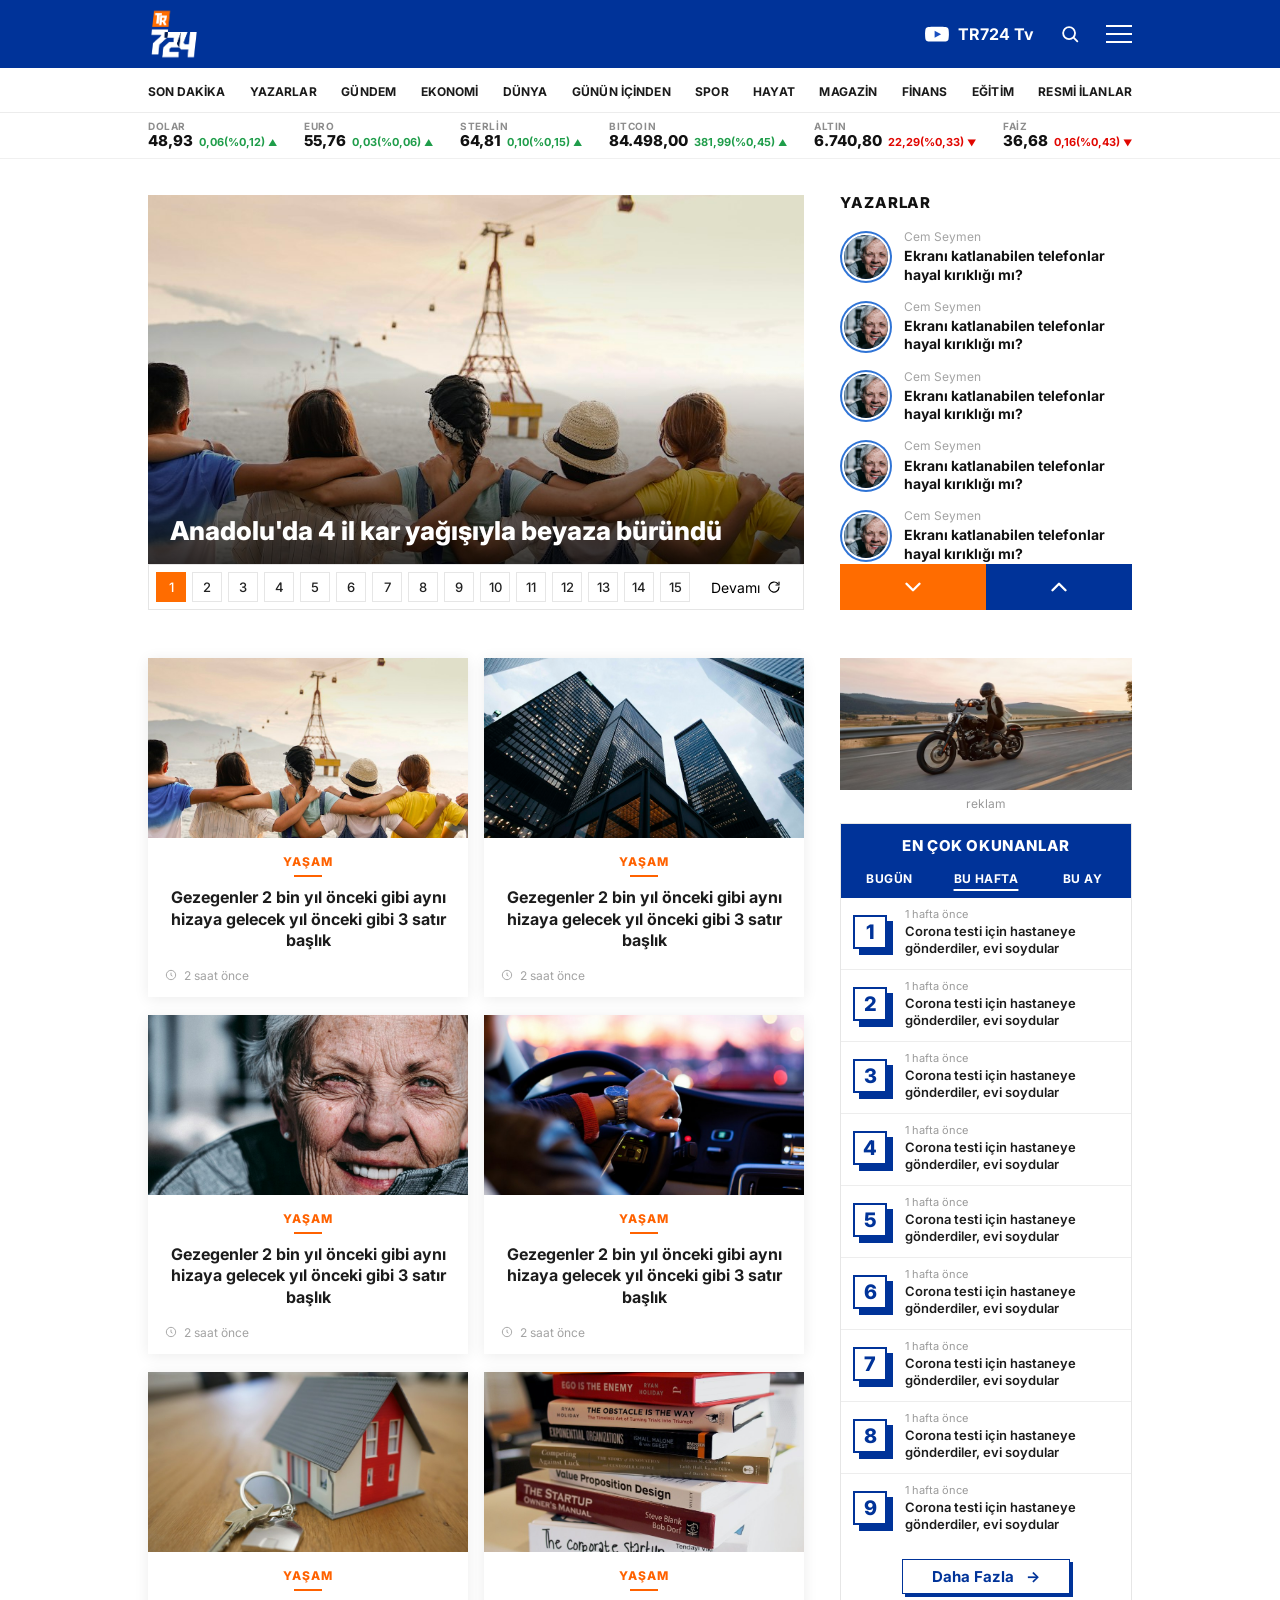
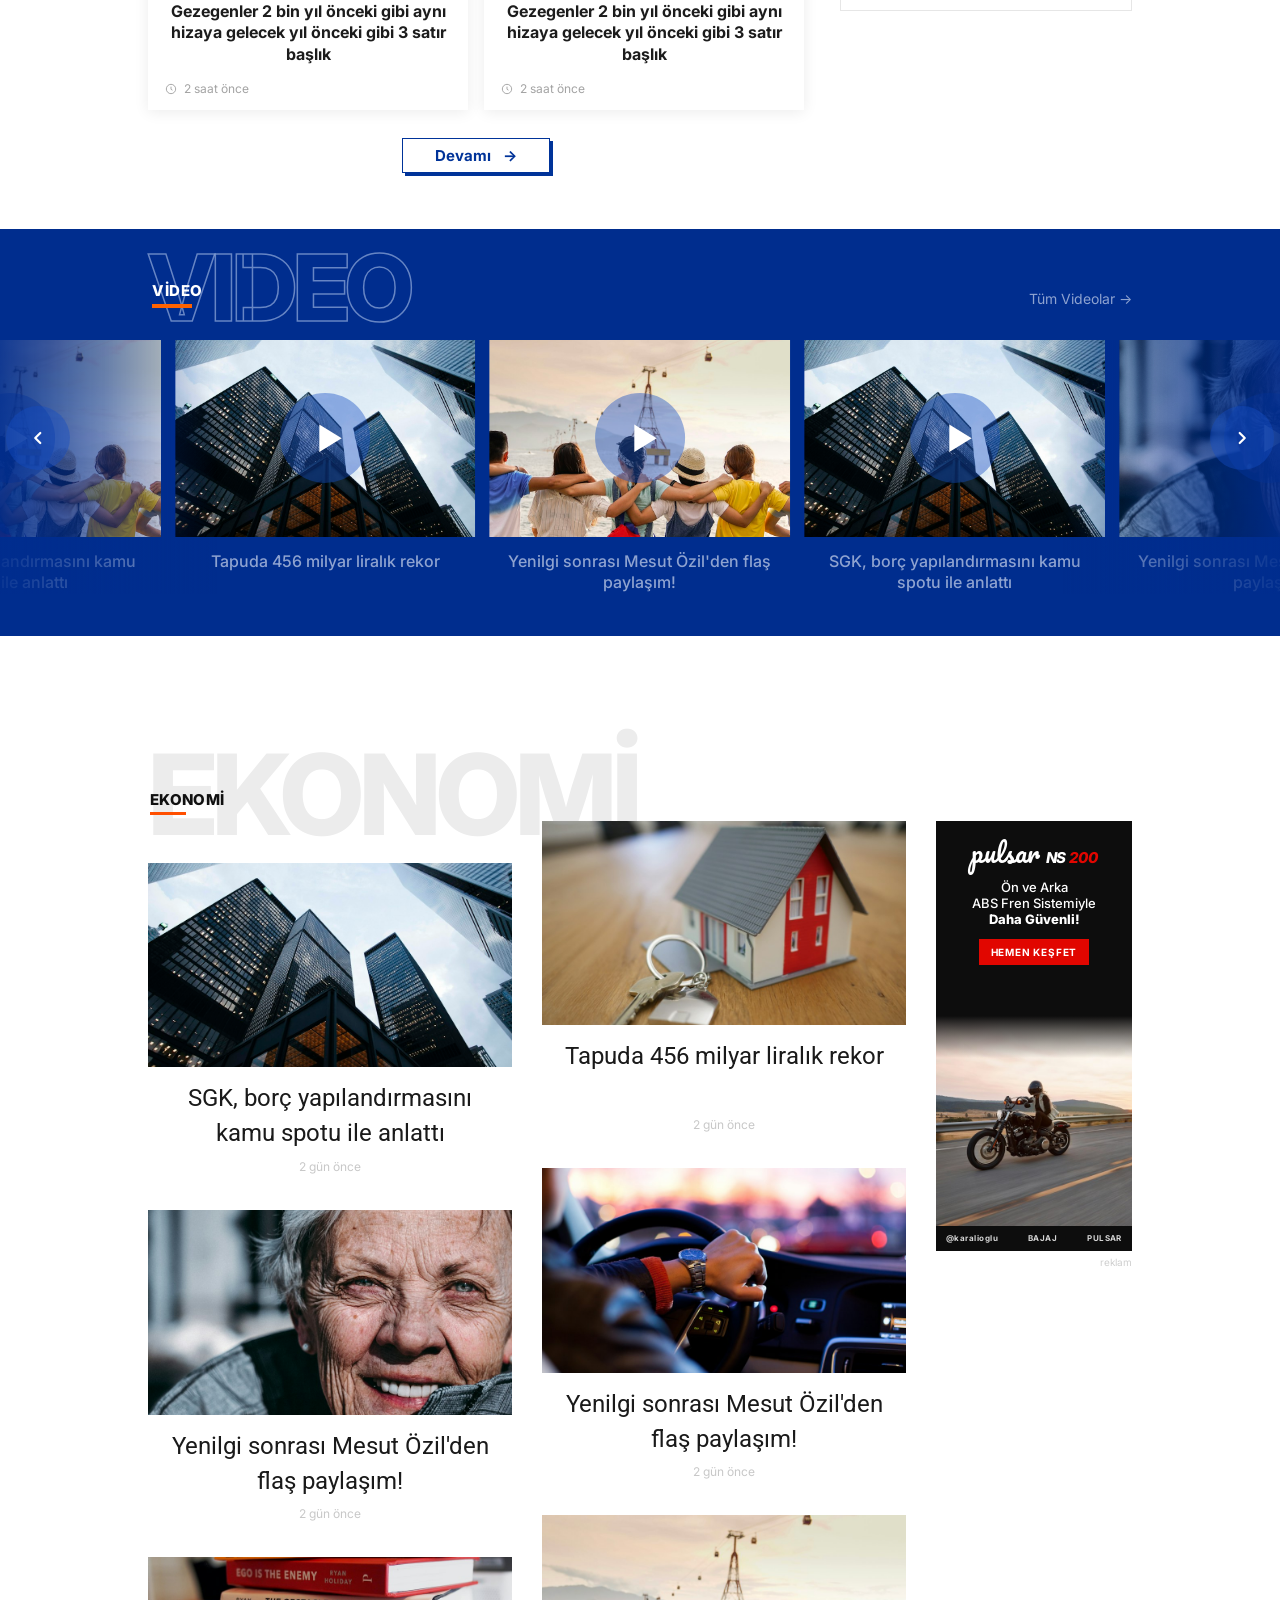
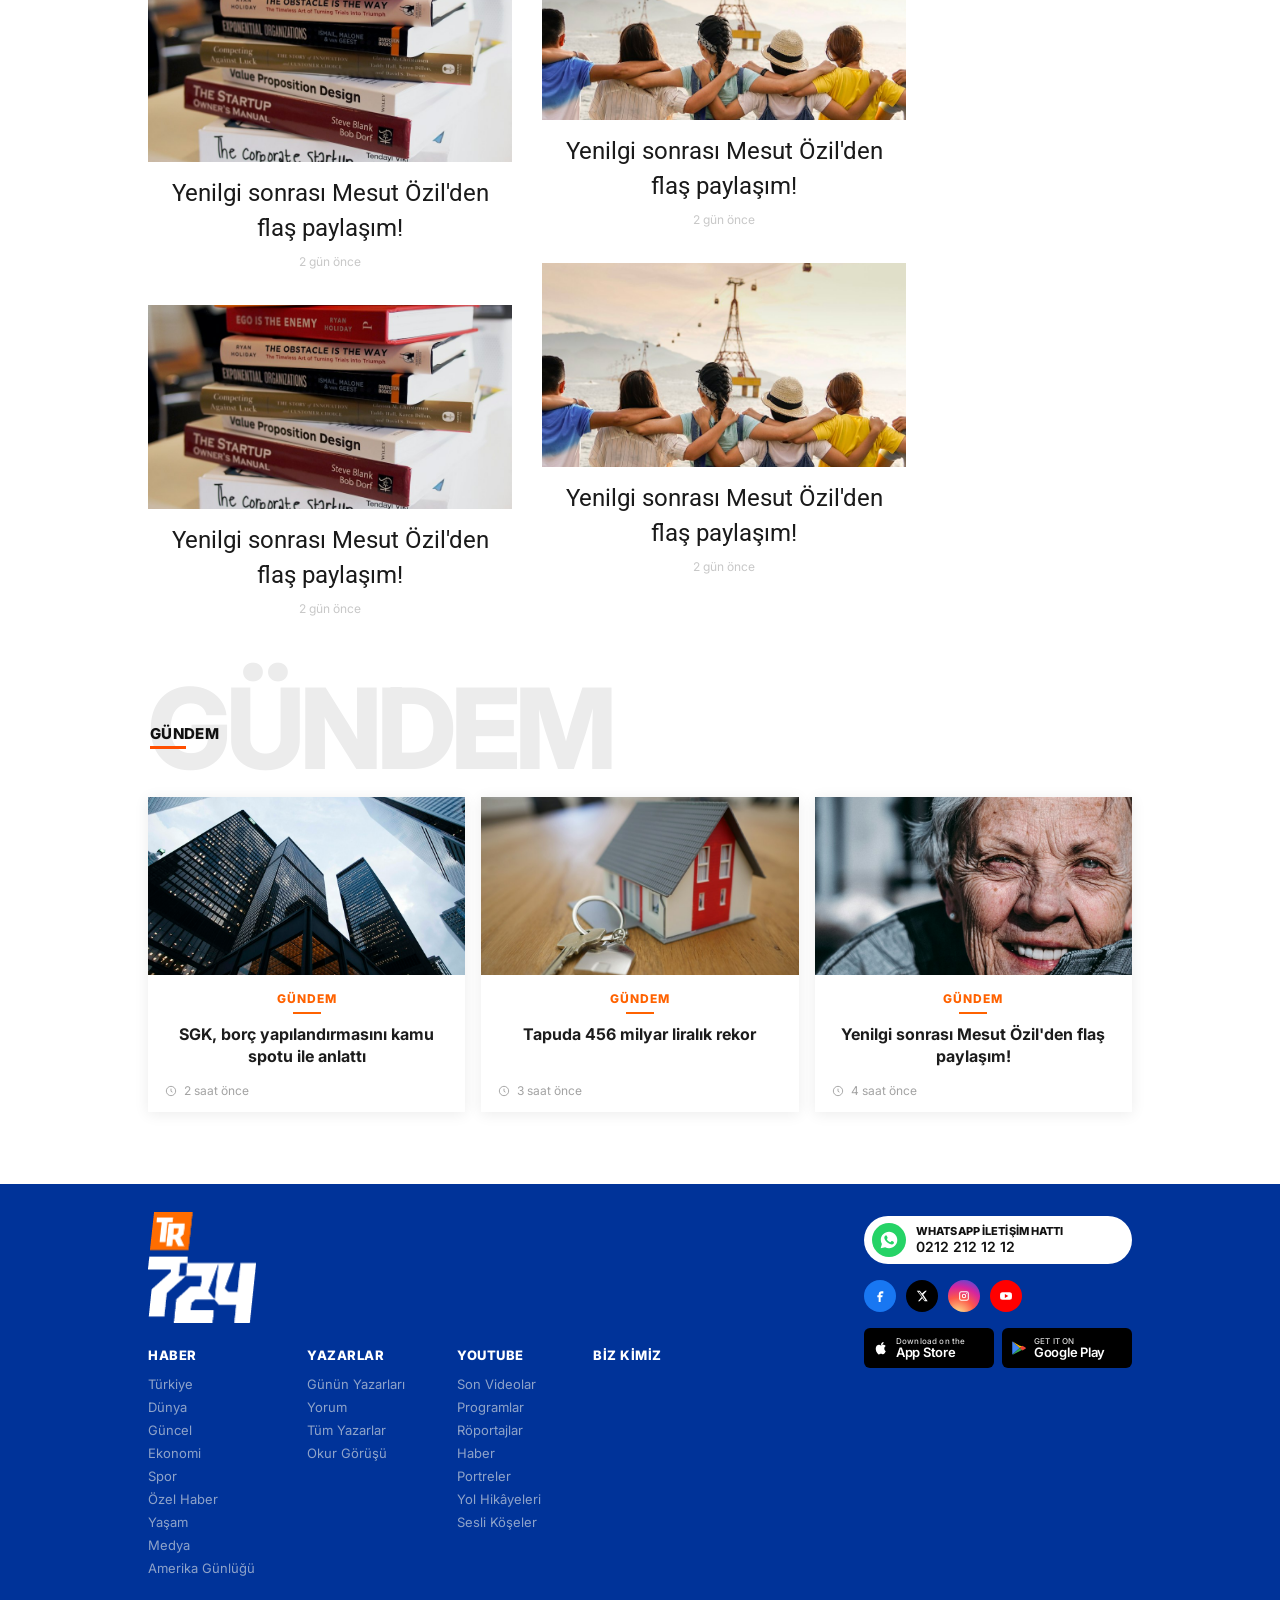
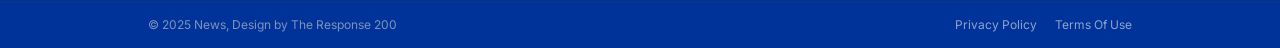
==== commit 345fdd04: "fix: removed ticker" ====
--- a/wp/html-them/index.html
+++ b/wp/html-them/index.html
@@ -365,9 +365,6 @@
                     />
                     <span class="news-slide__shade" aria-hidden="true"></span>
                     <span class="news-slide__copy">
-                      <span class="news-slide__kicker"
-                        >Yılın ilk karı düştü</span
-                      >
                       <h3 class="news-slide__title">
                         Anadolu'da 4 il kar yağışıyla beyaza büründü
                       </h3>
@@ -379,9 +376,6 @@
                     <img src="images/sgk.jpg" alt="Gökdelenler" />
                     <span class="news-slide__shade" aria-hidden="true"></span>
                     <span class="news-slide__copy">
-                      <span class="news-slide__kicker"
-                        >Borç yapılandırması</span
-                      >
                       <h3 class="news-slide__title">
                         SGK, borç yapılandırmasını kamu spotu ile anlattı
                       </h3>
@@ -393,7 +387,6 @@
                     <img src="images/euro.jpg" alt="Ev maketi ve anahtarlar" />
                     <span class="news-slide__shade" aria-hidden="true"></span>
                     <span class="news-slide__copy">
-                      <span class="news-slide__kicker">Tapuda rekor</span>
                       <h3 class="news-slide__title">
                         Tapuda 456 milyar liralık rekor
                       </h3>
@@ -408,7 +401,6 @@
                     />
                     <span class="news-slide__shade" aria-hidden="true"></span>
                     <span class="news-slide__copy">
-                      <span class="news-slide__kicker">Flaş paylaşım</span>
                       <h3 class="news-slide__title">
                         Yenilgi sonrası Mesut Özil'den flaş paylaşım!
                       </h3>
@@ -423,7 +415,6 @@
                     />
                     <span class="news-slide__shade" aria-hidden="true"></span>
                     <span class="news-slide__copy">
-                      <span class="news-slide__kicker">Akaryakıt</span>
                       <h3 class="news-slide__title">
                         Akaryakıt fiyatlarına bu gece zam bekleniyor
                       </h3>
@@ -438,7 +429,6 @@
                     />
                     <span class="news-slide__shade" aria-hidden="true"></span>
                     <span class="news-slide__copy">
-                      <span class="news-slide__kicker">Kitap fuarı</span>
                       <h3 class="news-slide__title">
                         Ekonomi yazarları yeni kitaplarıyla okurla buluştu
                       </h3>
@@ -453,7 +443,6 @@
                     />
                     <span class="news-slide__shade" aria-hidden="true"></span>
                     <span class="news-slide__copy">
-                      <span class="news-slide__kicker">Turizm</span>
                       <h3 class="news-slide__title">
                         Kapadokya beyaza büründü, rezervasyonlar arttı
                       </h3>
@@ -465,7 +454,6 @@
                     <img src="images/sgk.jpg" alt="Gökdelenler" />
                     <span class="news-slide__shade" aria-hidden="true"></span>
                     <span class="news-slide__copy">
-                      <span class="news-slide__kicker">Borsa</span>
                       <h3 class="news-slide__title">
                         Borsa İstanbul günü yükselişle kapattı
                       </h3>
@@ -477,7 +465,6 @@
                     <img src="images/euro.jpg" alt="Ev maketi ve anahtarlar" />
                     <span class="news-slide__shade" aria-hidden="true"></span>
                     <span class="news-slide__copy">
-                      <span class="news-slide__kicker">Konut</span>
                       <h3 class="news-slide__title">
                         Konut satışlarında son çeyrek rakamları açıklandı
                       </h3>
@@ -492,7 +479,6 @@
                     />
                     <span class="news-slide__shade" aria-hidden="true"></span>
                     <span class="news-slide__copy">
-                      <span class="news-slide__kicker">Emeklilik</span>
                       <h3 class="news-slide__title">
                         Emekli maaşlarında yeni düzenleme sinyali
                       </h3>
@@ -507,7 +493,6 @@
                     />
                     <span class="news-slide__shade" aria-hidden="true"></span>
                     <span class="news-slide__copy">
-                      <span class="news-slide__kicker">Enerji</span>
                       <h3 class="news-slide__title">
                         Elektrik tüketiminde kış tarifesi gündemde
                       </h3>
@@ -522,7 +507,6 @@
                     />
                     <span class="news-slide__shade" aria-hidden="true"></span>
                     <span class="news-slide__copy">
-                      <span class="news-slide__kicker">Eğitim</span>
                       <h3 class="news-slide__title">
                         Üniversite harçlarına ilişkin yeni takvim belli oldu
                       </h3>
@@ -537,7 +521,6 @@
                     />
                     <span class="news-slide__shade" aria-hidden="true"></span>
                     <span class="news-slide__copy">
-                      <span class="news-slide__kicker">Tarım</span>
                       <h3 class="news-slide__title">
                         Hububat alım fiyatları üreticiyi bekletiyor
                       </h3>
@@ -549,7 +532,6 @@
                     <img src="images/sgk.jpg" alt="Gökdelenler" />
                     <span class="news-slide__shade" aria-hidden="true"></span>
                     <span class="news-slide__copy">
-                      <span class="news-slide__kicker">Finans</span>
                       <h3 class="news-slide__title">
                         Merkez Bankası faiz kararı öncesi piyasa beklentisi
                       </h3>
@@ -561,7 +543,6 @@
                     <img src="images/euro.jpg" alt="Ev maketi ve anahtarlar" />
                     <span class="news-slide__shade" aria-hidden="true"></span>
                     <span class="news-slide__copy">
-                      <span class="news-slide__kicker">Altın</span>
                       <h3 class="news-slide__title">
                         Gram altında güne sert yükselişle başlandı
                       </h3>
--- a/wp/html-them/styles.css
+++ b/wp/html-them/styles.css
@@ -1495,13 +1495,6 @@
   bottom: 18px;
 }
 
-.news-slide__kicker {
-  display: block;
-  font-size: 16px;
-  font-weight: 600;
-  line-height: 1.3;
-}
-
 .news-slide__title {
   margin: 4px 0 0;
   font-size: 26px;
@@ -1781,10 +1774,6 @@
     font-size: 18px;
   }
 
-  .news-slide__kicker {
-    font-size: 14px;
-  }
-
   .news-swiper__nav {
     width: 34px;
     height: 34px;
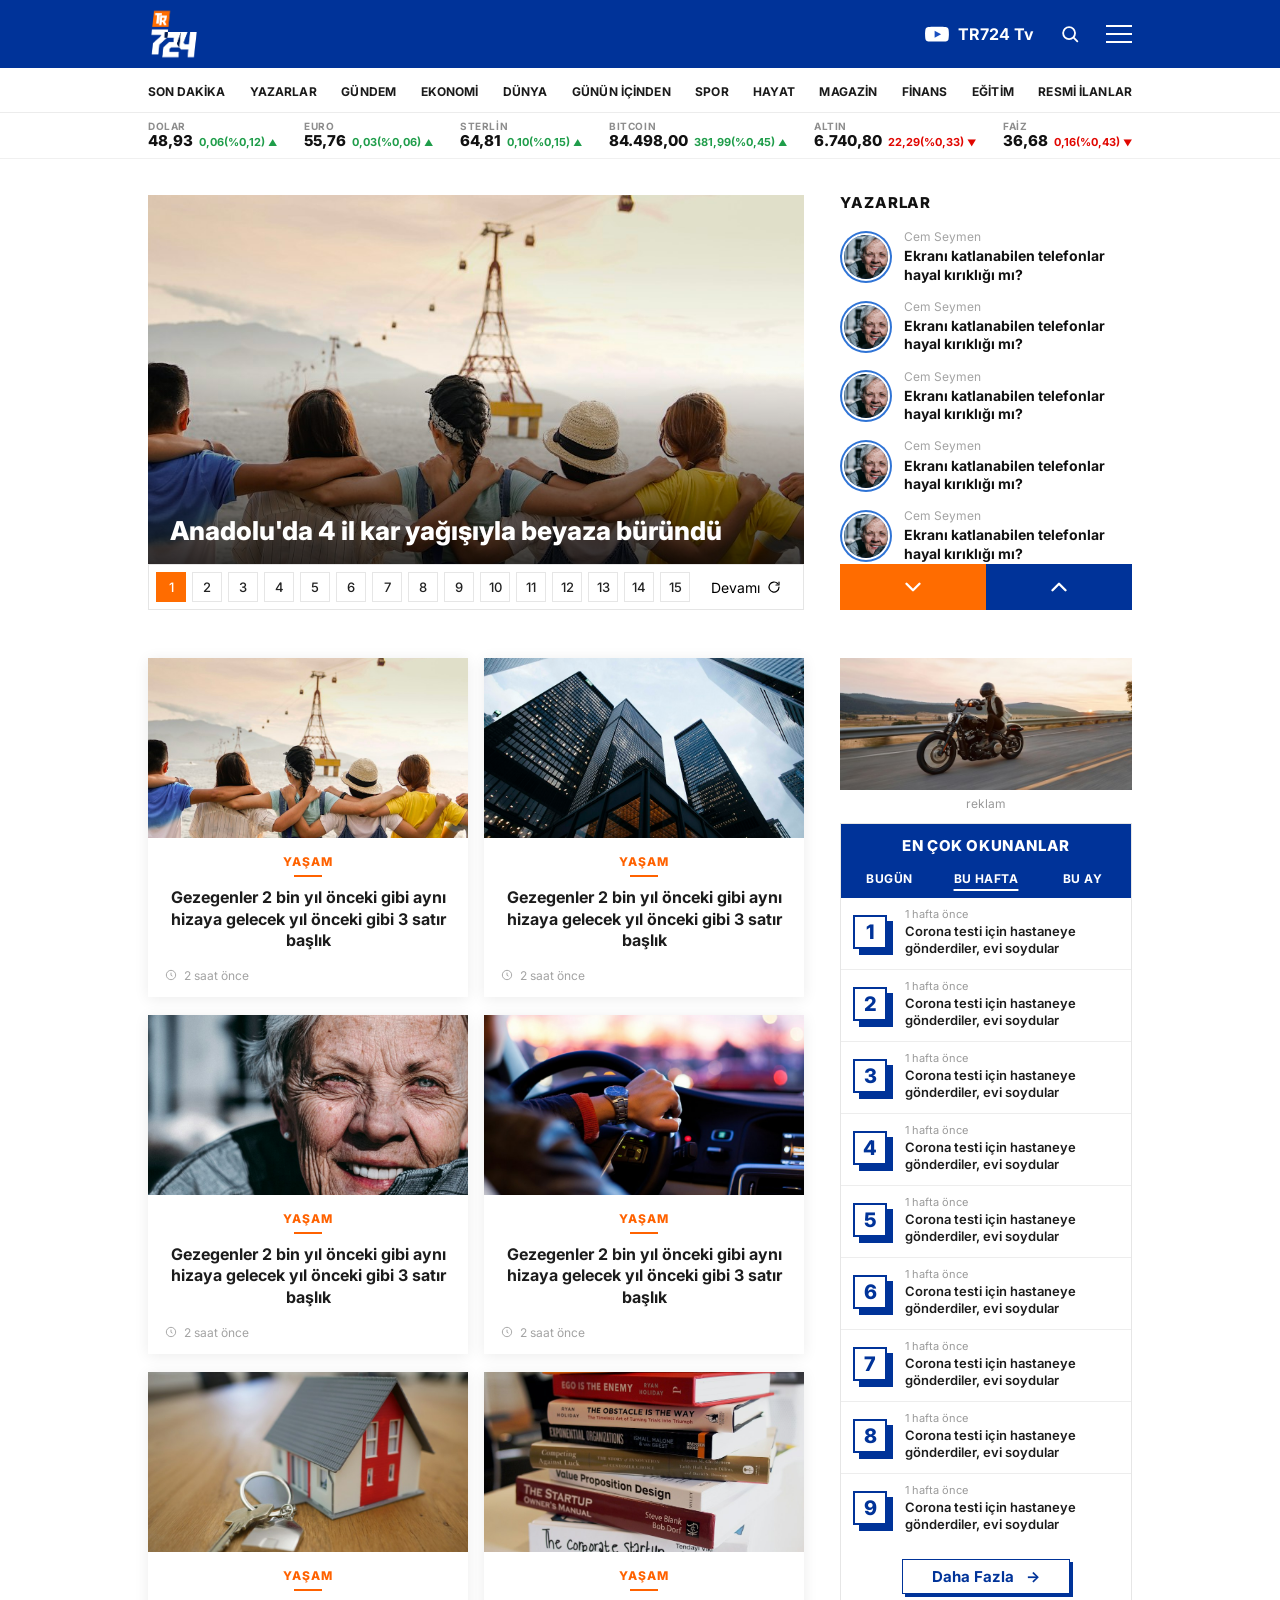
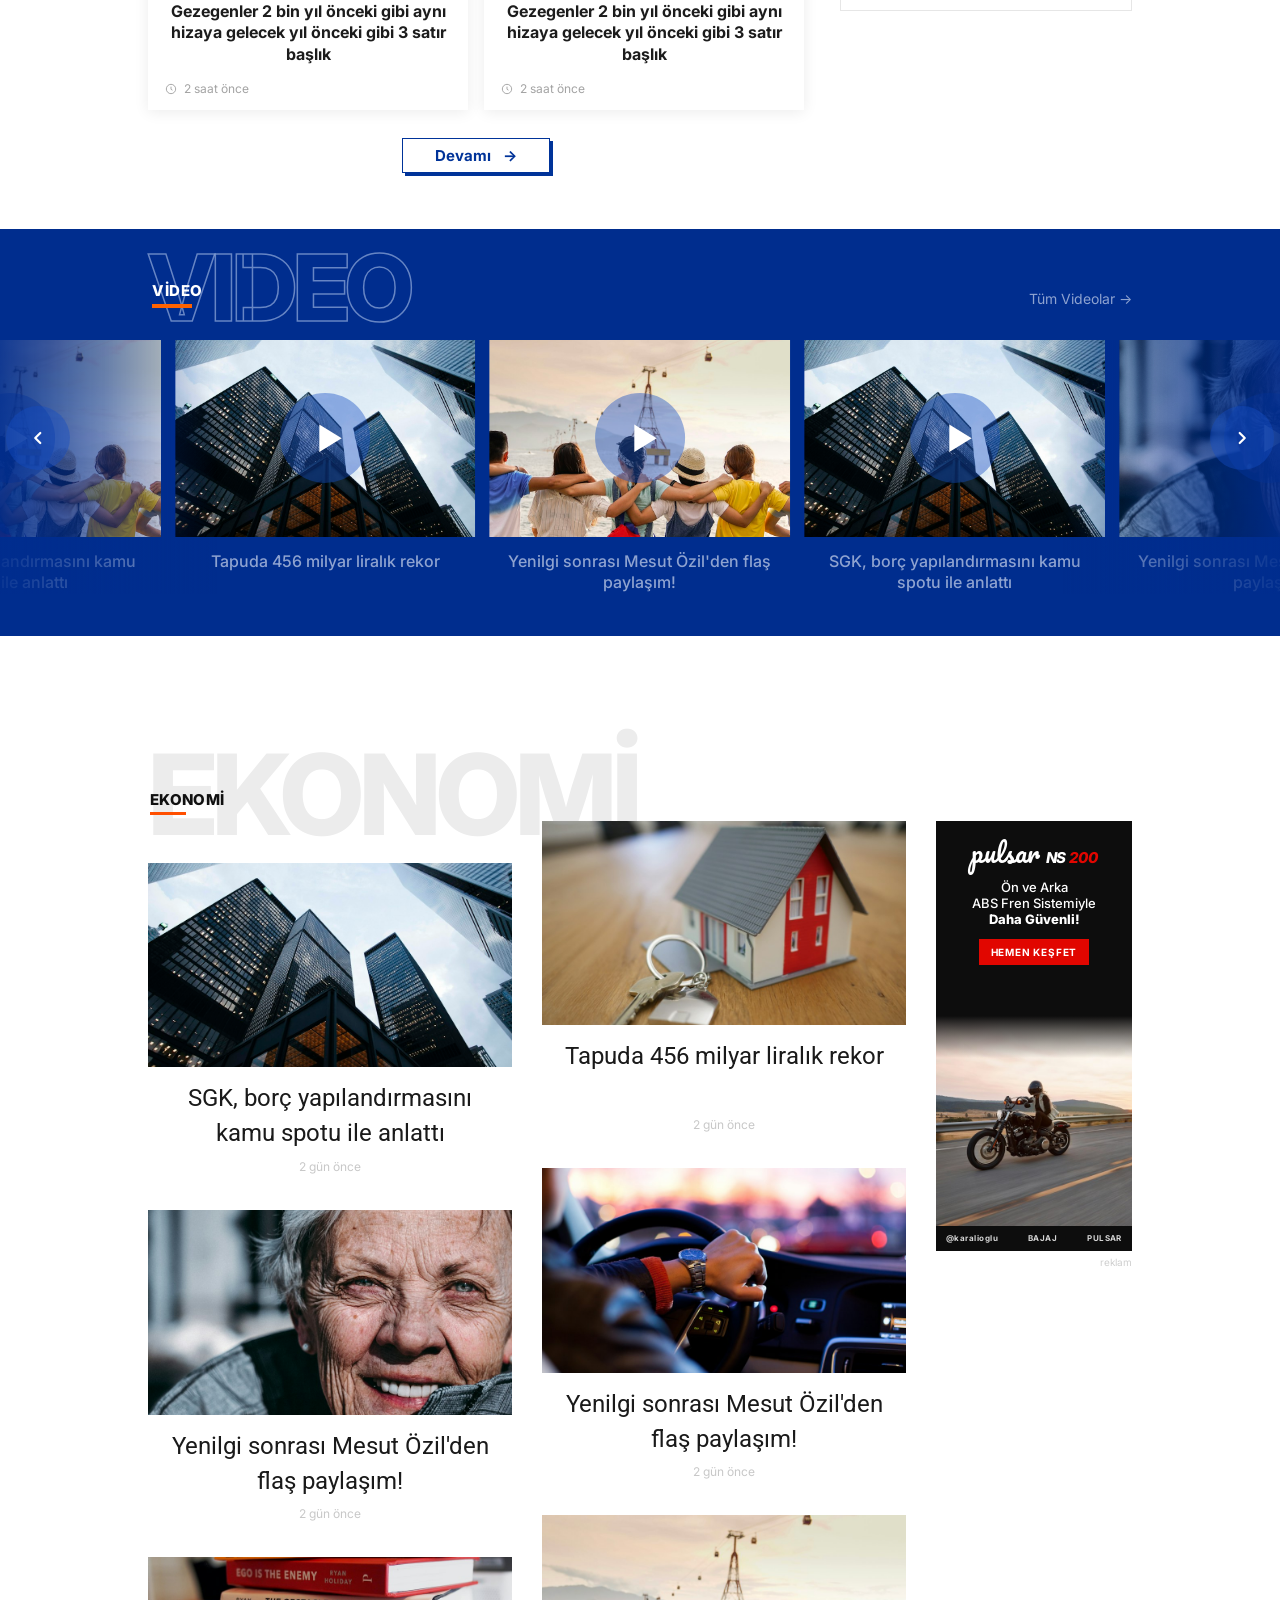
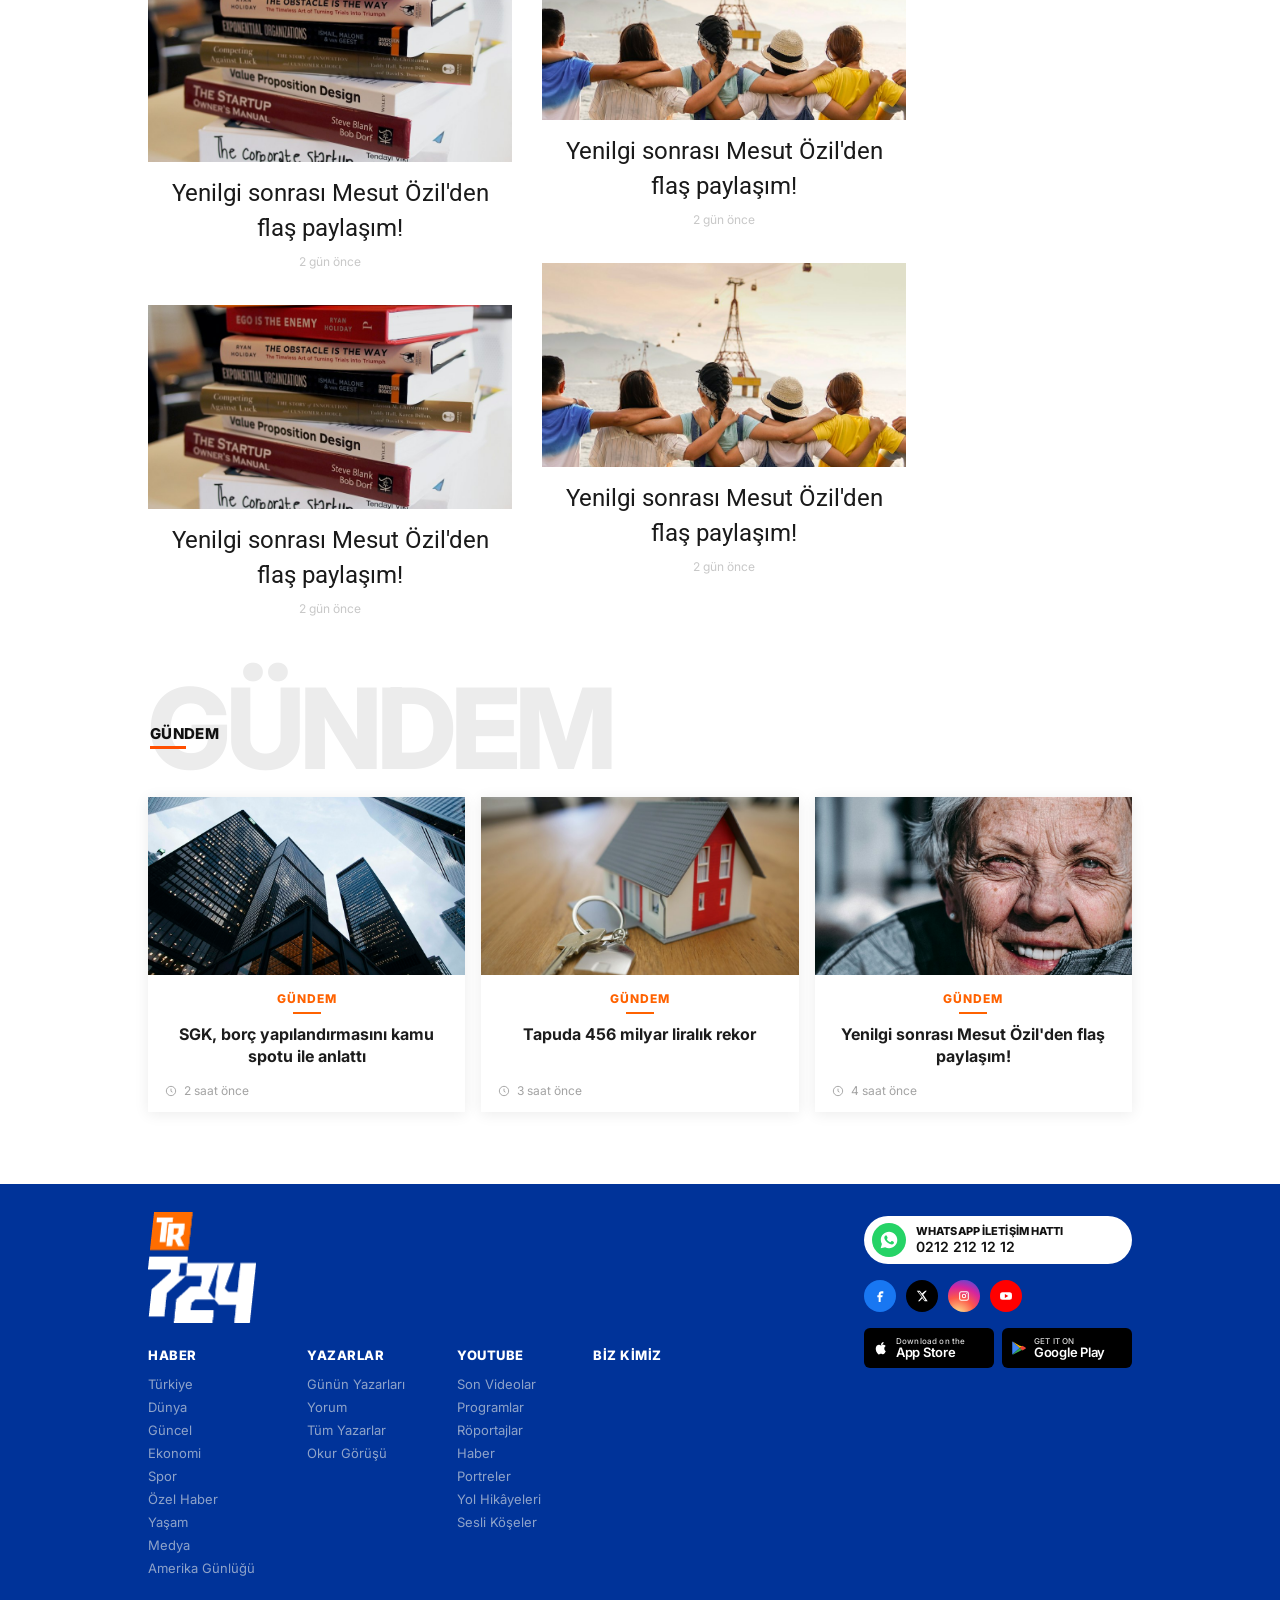
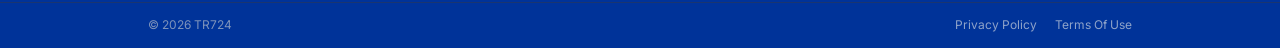
==== commit 47fdfe77: "feat: footer added" ====
--- a/wp/html-them/index.html
+++ b/wp/html-them/index.html
@@ -1804,7 +1804,7 @@
       </div>
       <div class="site-footer__bottom">
         <div class="site-footer__inner">
-          <p>© 2025 News, Design by The Response 200</p>
+          <p>© 2026 TR724 </p>
           <nav aria-label="Yasal">
             <a href="#">Privacy Policy</a>
             <a href="#">Terms Of Use</a>
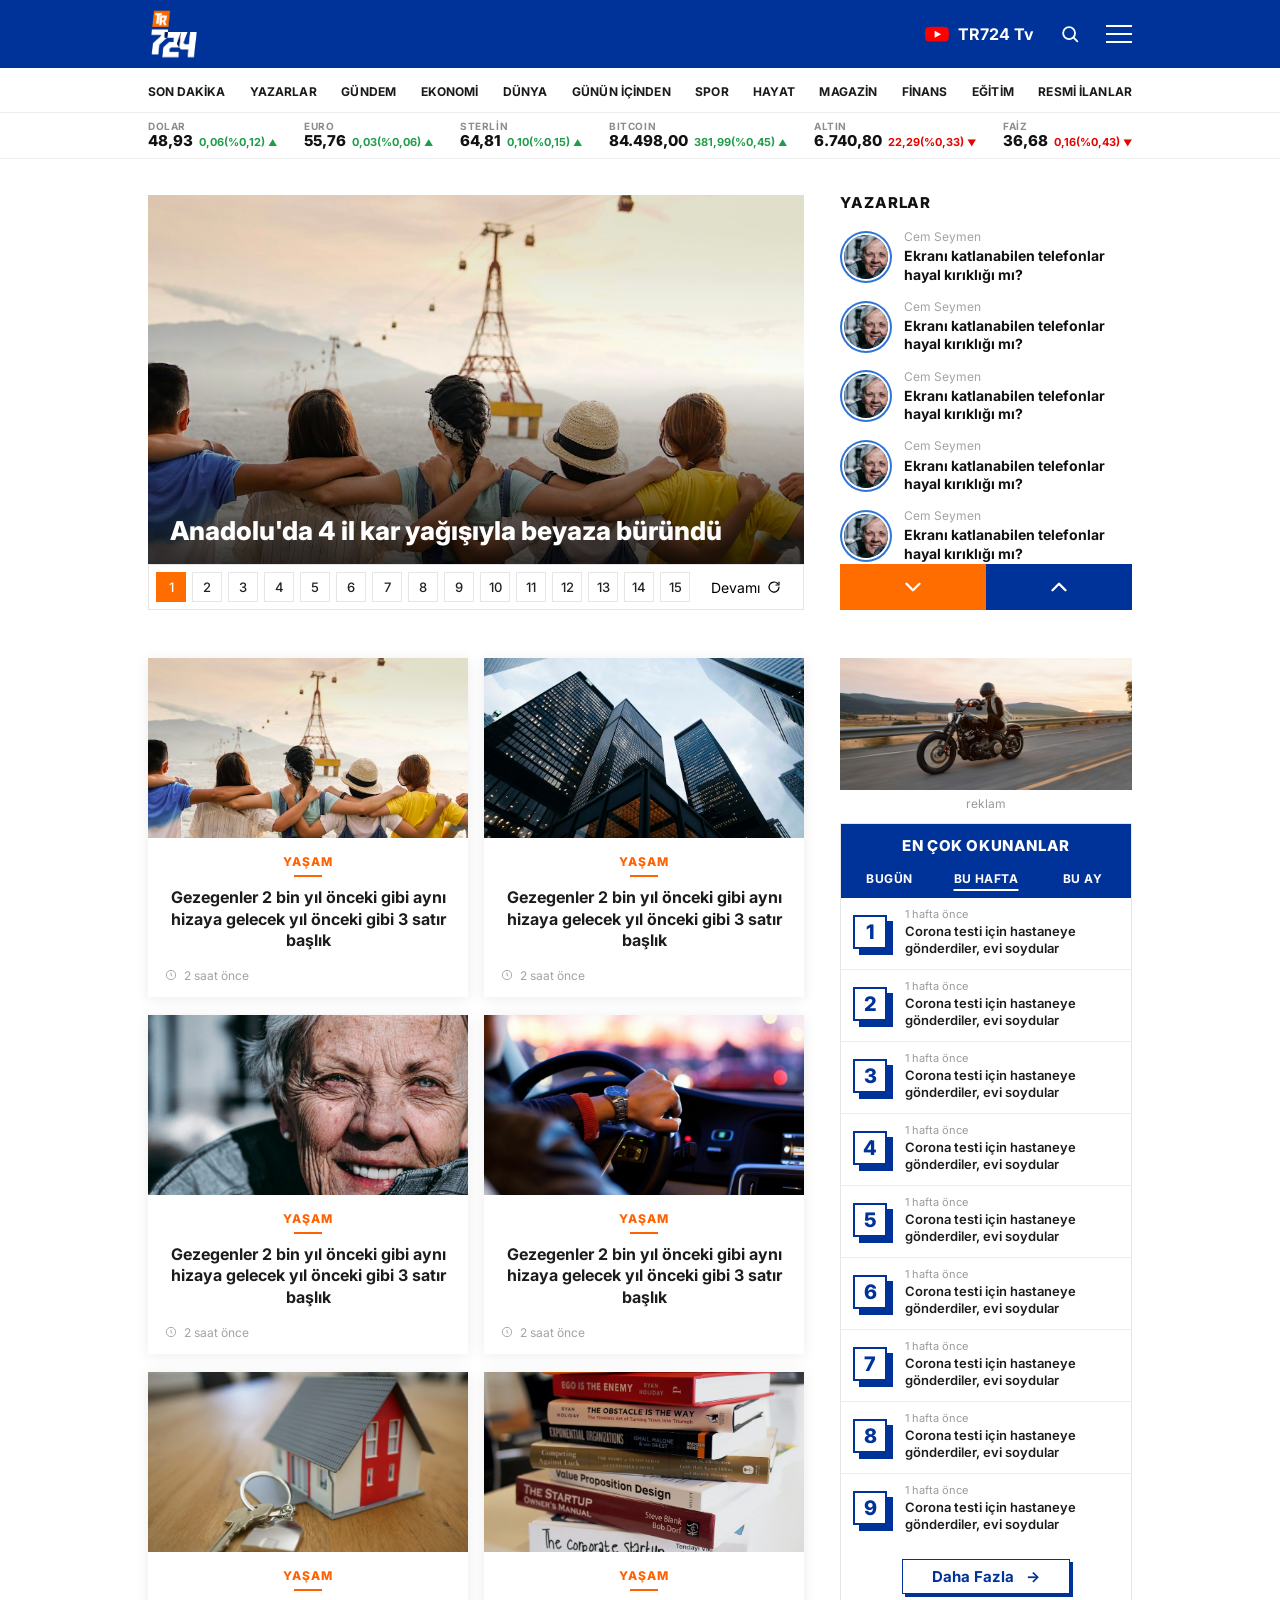
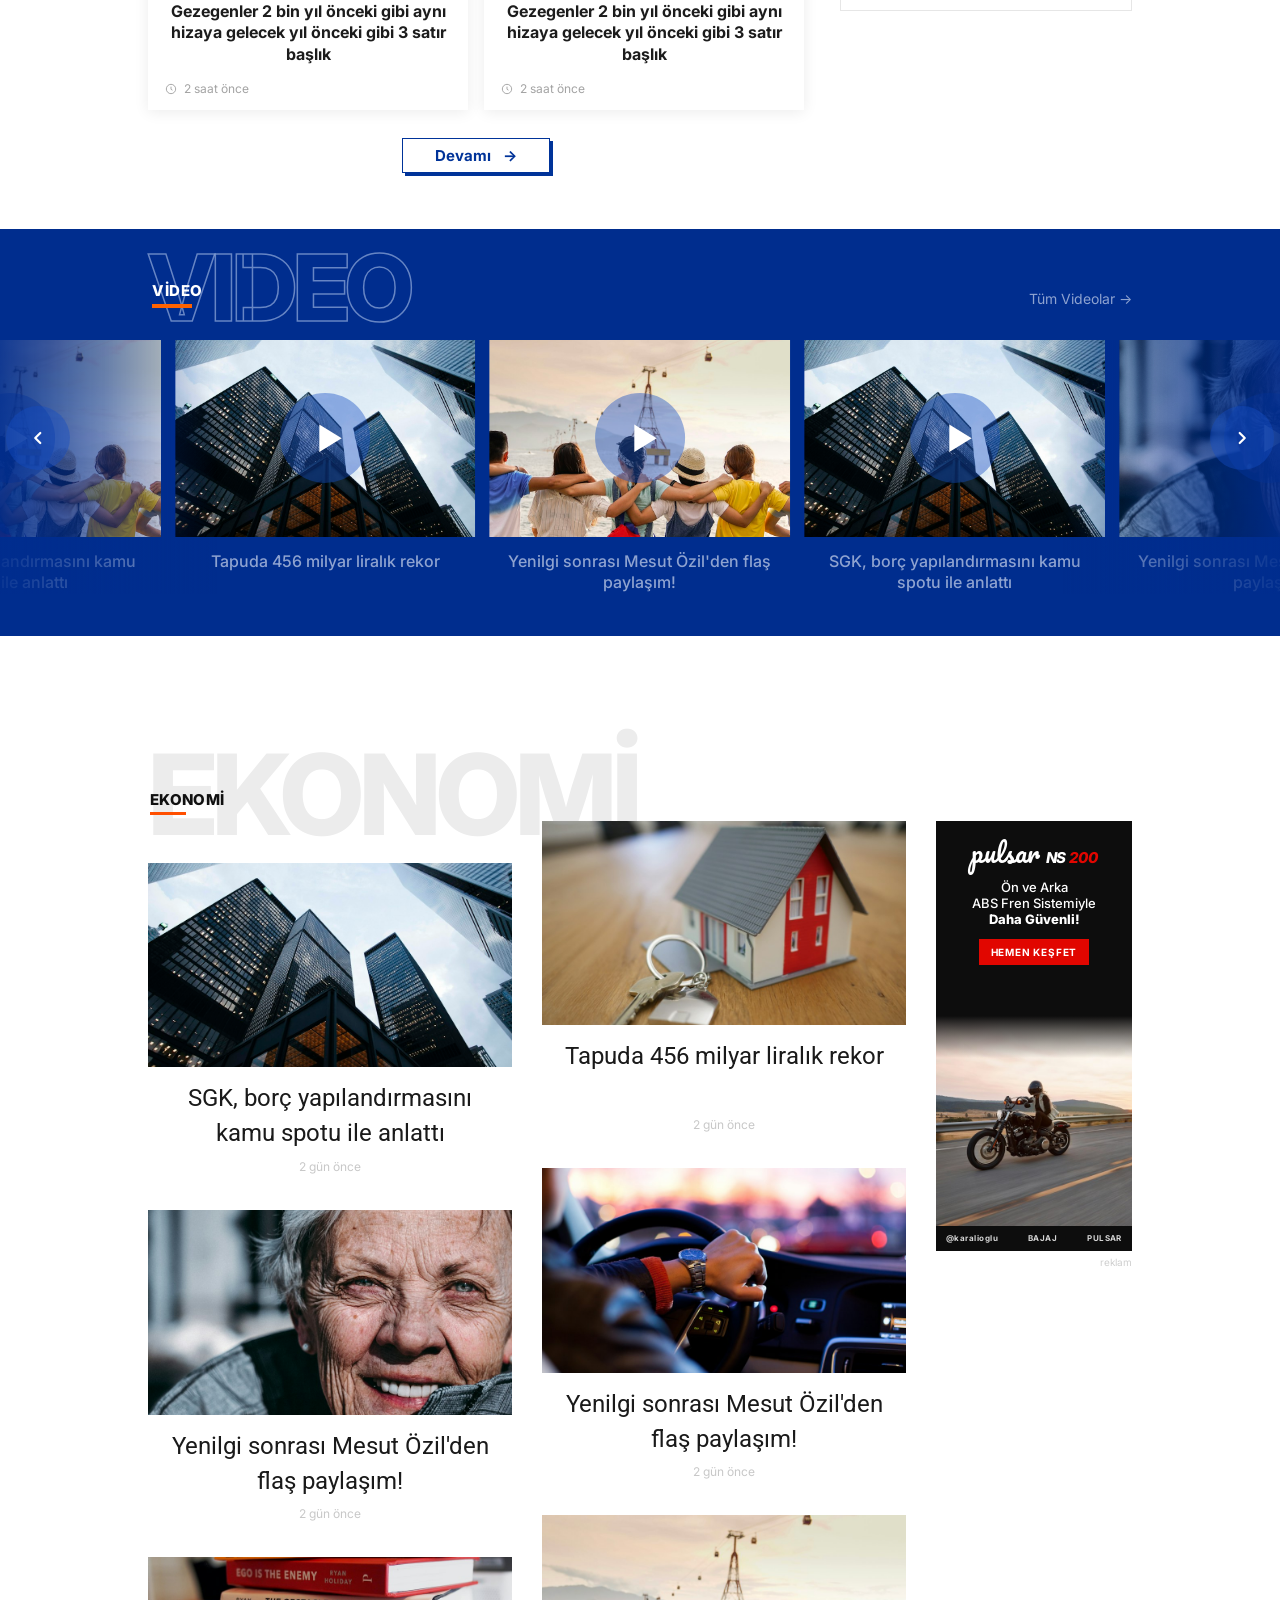
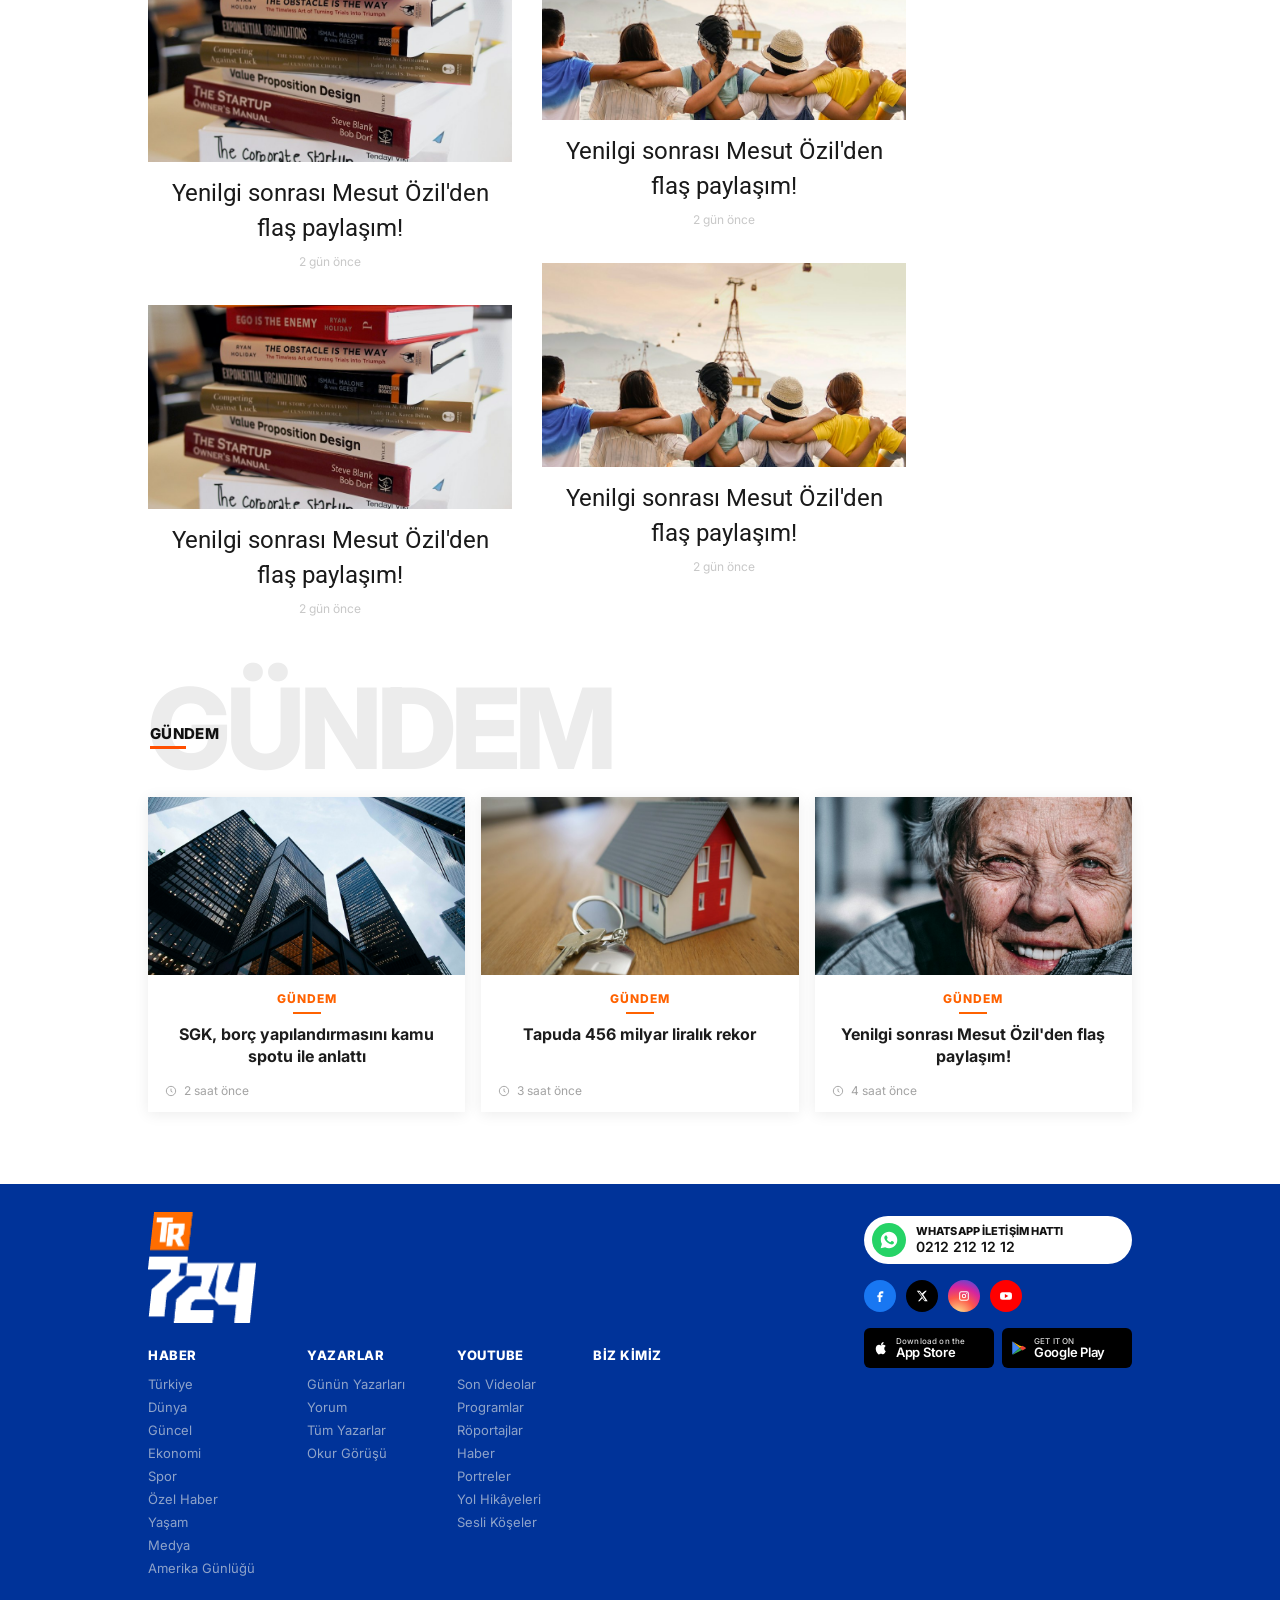
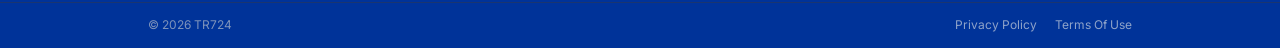
==== commit f4e1e92b: "fix: bunch of updates" ====
--- a/wp/html-them/index.html
+++ b/wp/html-them/index.html
@@ -27,10 +27,10 @@
             <a class="site-header__tv" href="#">
               <svg viewBox="0 0 24 24" aria-hidden="true">
                 <path
-                  fill="currentColor"
+                  fill="#ff0000"
                   d="M23 12.2s0-3.2-.4-4.6c-.2-.9-.9-1.6-1.8-1.8C19.2 5.4 12 5.4 12 5.4s-7.2 0-8.8.4c-.9.2-1.6.9-1.8 1.8C1 9 1 12.2 1 12.2s0 3.2.4 4.6c.2.9.9 1.6 1.8 1.8 1.6.4 8.8.4 8.8.4s7.2 0 8.8-.4c.9-.2 1.6-.9 1.8-1.8.4-1.4.4-4.6.4-4.6z"
                 />
-                <path fill="#1a4fbf" d="M9.8 15.5V8.9l6 3.3-6 3.3z" />
+                <path fill="#fff" d="M9.8 15.5V8.9l6 3.3-6 3.3z" />
               </svg>
               TR724 Tv
             </a>
--- a/wp/html-them/styles.css
+++ b/wp/html-them/styles.css
@@ -162,6 +162,14 @@
   height: 26px;
 }
 
+.site-header__tv svg path:first-child {
+  fill: #ff0000;
+}
+
+.site-header__tv svg path:last-child {
+  fill: #fff;
+}
+
 .site-header__search {
   display: grid;
   width: 28px;
@@ -3076,7 +3084,7 @@
 
 .writer {
   display: grid;
-  grid-template-columns: 62px minmax(0, 1fr);
+  grid-template-columns: 64px minmax(0, 1fr);
   gap: 10px;
   align-items: center;
   min-width: 0;
@@ -3084,18 +3092,21 @@
 
 .writer__avatar {
   display: block;
-  width: 62px;
-  height: 62px;
-  overflow: hidden;
-  border: 2px solid var(--color-brand);
+  width: 64px;
+  height: 64px;
+  padding: 2px;
   border-radius: 50%;
+  background: #4e7ad226;
 }
 
 .writer__avatar img {
   display: block;
   width: 100%;
   height: 100%;
+  border: 2px solid #fff;
+  border-radius: 50%;
   object-fit: cover;
+  object-position: center 18%;
 }
 
 .writer__name {
@@ -3150,7 +3161,7 @@
 }
 
 .writer__social-link--x {
-  background: #1da1f2;
+  background: #000;
 }
 
 .writer__social-link--youtube {
